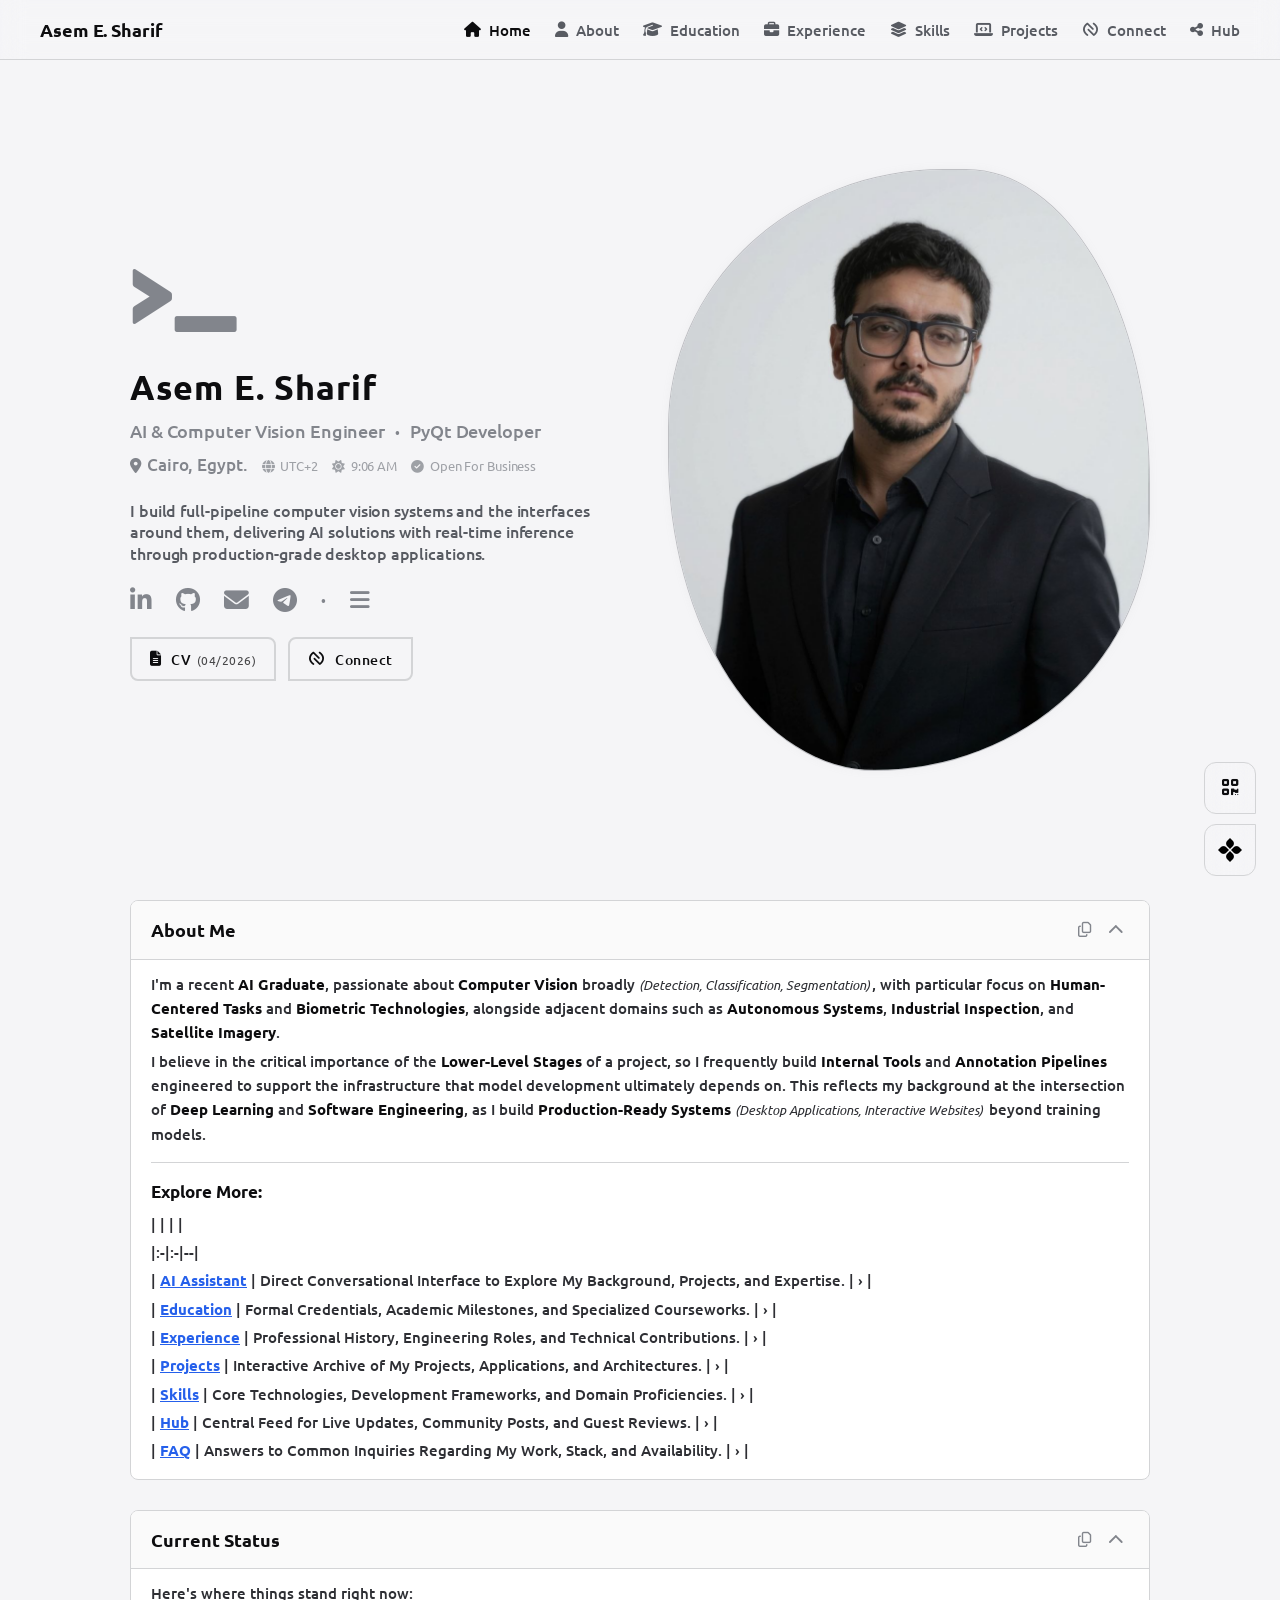
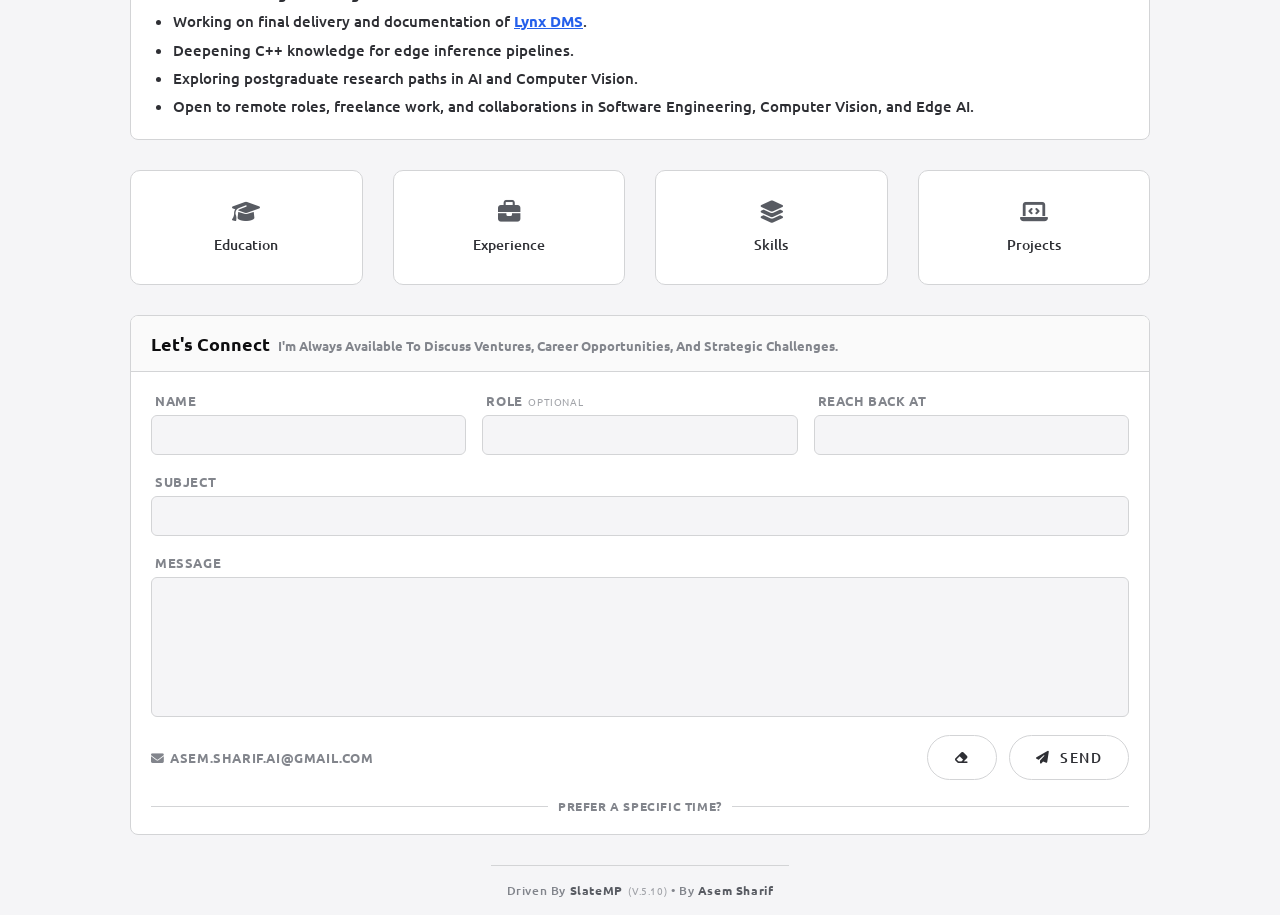
==== index.html @ 16b09dbc "Initial" ====
<!-- SlateMP - Minimal Portfolio Template | https://github.com/asem-sharif-ai/SlateMP -->

<!DOCTYPE html>
<html lang='en'>
  <head>
    <meta charset='UTF-8' />
    <meta name='viewport' content='width=device-width, initial-scale=1.0' />
    <title>SlateMP - Portfolio</title>
    <link rel='stylesheet' href='https://cdnjs.cloudflare.com/ajax/libs/font-awesome/6.5.1/css/all.min.css' />
    <link rel='preconnect' href='https://fonts.googleapis.com'>
    <link rel='preconnect' href='https://fonts.gstatic.com' crossorigin>
    <link href='https://fonts.googleapis.com/css2?family=Inter:wght@400;500;700&family=Rubik+Mono+One&display=swap' rel='stylesheet'>
    <link href='https://fonts.googleapis.com/css2?family=Ubuntu:wght@400;500;600;700&display=swap' rel='stylesheet'>
    <link rel='stylesheet' href='style.css' />
  </head>
  <body>
    <nav class='navbar navbar-index has-glow'>
      <div class='nav-profile'> <div class='nav-name nav-name-home' id='nav-user-name'>Loading...</div> </div>
      <div class='nav-links' id='nav-items'></div>
      <div class='nav-menu' id='nav-menu'><i class='fa-solid fa-bars'></i></div>
    </nav>
    <div class='filter-panel' id='nav-panel'>
      <!-- <div class='filter-header'>Portfolio Sections</div> -->
      <div class='filter-dropdown' id='nav-dropdown'></div>
    </div>
    <section class='hero' id='home-hero'>
      <div class='hero-card container'>
        <div class='hero-logo'>&lt;/&gt;</div>
      </div>
    </section>
    <main class='container' id='sections-container'></main>
    <script src='https://cdn.jsdelivr.net/npm/marked/marked.min.js'></script>
    <script src='https://cdn.jsdelivr.net/npm/dompurify/dist/purify.min.js'></script>
    <script src="https://code.iconify.design/iconify-icon/2.1.0/iconify-icon.min.js"></script>
    <script src='base.js'></script>
    <script src='chat.js'></script>
    <script src='index.js'></script>
  </body>
</html>
---- style.css ----
:root {
  --bg-primary: #111113;
  --bg-card: #161619;
  --card-header: #141417;
  --border-color: #252830;
  --deep-shadow: rgba(0, 0, 0, 0.25);
  --focus-shadow: rgba(85, 87, 92, 0.25);
  --text-body: #b8bbc2;
  --text-bright: #eceef2;
  --text-deep-muted: #636670;
  --text-muted: #92959c;
  --navbar-bg: rgba(15, 15, 17, 0.85);
  --scrollbar-thumb: #2b2d31;
  --scrollbar-thumb-hover: #404247;

  --shdow-color: rgba(0, 0, 0, 0.45);

  --approved-color: #3de8aa;
  --pending-color: #ffc34d;
  --heart-color: #ff4040;
  --heart-color-sub: #b02020;
  --highlight-color: rgb(0, 175, 75);
  --error-shadow: rgba(239, 68, 68, 0.35);
  --pin-color: #d4d9e2;
  --pin-color-sub: #9aa0aa;
  --star-color: #f5c842;
  --star-color-sub: #d4a020;
  --url-color: #2560eb;
  --url-color-sub: #9e148c;

  --default-transition: background-color 0.3s ease, border-color 0.3s ease, color 0.3s ease, opacity 0.3s ease;
  --filter-transition: color 0.3s ease, background-color 0.3s ease, border-color 0.3s ease, transform 0.3s ease, opacity 0.3s ease;
  --search-transition: width 0.3s cubic-bezier(0.25, 1, 0.5, 1), border-color 0.3s ease, box-shadow 0.3s ease, background-color 0.3s ease, color 0.3s ease;

  overflow-y: scroll;
  scrollbar-width: none;
}

body.light-mode {
  --bg-primary: #f5f5f7;
  --bg-card: #ffffff;
  --card-header: #fafafa;
  --border-color: #d3d4d6;
  --text-muted: #585b62;
  --text-body: #2e2f34;
  --text-bright: #0d0d0f;
  --text-deep-muted: #82858c;
  --scrollbar-thumb: #ced0d6;
  --scrollbar-thumb-hover: #b2b4b9;
  --navbar-bg: rgba(245, 245, 247, 0);
  --focus-shadow: rgba(160, 162, 167, 0.2);
  --deep-shadow: rgba(255, 255, 255, 0.25);
  --highlight-color: rgb(0, 255, 100);
  --pin-color: #6b707a;
  --pin-color-sub: #4e535b;
}

body.light-mode #qr-light { display: block; }
body:not(.light-mode) #qr-dark { display: block; }

html { scroll-behavior: smooth; scrollbar-color: var(--scrollbar-thumb) var(--bg-card); scrollbar-width: none; }
html::-webkit-scrollbar { width: 10px; }
html::-webkit-scrollbar-track { background: var(--bg-card); transition: var(--default-transition); }
html::-webkit-scrollbar-thumb { background-color: var(--scrollbar-thumb); border: 2px solid var(--bg-card); border-radius: 10px; transition: var(--default-transition); }
html::-webkit-scrollbar-thumb:hover { background-color: var(--scrollbar-thumb-hover); }

body {
  align-items: center;
  background-color: var(--bg-primary);
  color: var(--text-muted);
  display: flex;
  flex-direction: column;
  font-family: 'Ubuntu', sans-serif;
  font-size: 16px;
  font-weight: 500;
  margin: 0;
  min-height: 100vh;
  overflow-x: hidden;
  padding: 0;
  transition: var(--default-transition);
}

body.is-dragging, body.is-dragging * { cursor: grabbing !important; }

footer a { border-bottom: none; text-decoration: none;}

/* ---------- ---------- [ANIMATIONS] ---------- ---------- ---------- ---------- ---------- ---------- ---------- ---------- */

.has-glow {
  position: relative;
  z-index: 1;
}

.has-glow::before {
  animation: oceanFlow 10s ease infinite;
  background: linear-gradient(
    135deg,
    transparent 0%,
    transparent 35%,
    var(--border-color) 50%,
    transparent 65%,
    transparent 100%
  );
  background-size: 400% 400%;
  bottom: 0;
  content: '';
  left: 0;
  opacity: 0.5;
  pointer-events: none;
  position: absolute;
  right: 0;
  top: 0;
  transition: var(--default-transition);
  z-index: -1;
}

.has-fast-glow {
  position: relative;
  z-index: 1;
}

.has-fast-glow::before {
  animation: oceanFlow 5s ease infinite;
  background: linear-gradient(
    135deg,
    transparent 0%,
    transparent 35%,
    var(--border-color) 50%,
    transparent 65%,
    transparent 100%
  );
  background-size: 400% 400%;
  bottom: 0;
  content: '';
  left: 0;
  opacity: 0.5;
  pointer-events: none;
  position: absolute;
  right: 0;
  top: 0;
  transition: var(--default-transition);
  z-index: -1;
}

@keyframes slideUp {
  from { opacity: 0; transform: translateY(30px); }
  to { opacity: 1; transform: translateY(0); }
}

@keyframes oceanFlow {
  0%   { background-position: 0%   50%; }
  50%  { background-position: 100% 50%; }
  100% { background-position: 0%   50%; }
}

@keyframes typingBounce {
  0%, 80%, 100% { transform: scale(0.6); opacity: 0.4; }
  40% { transform: scale(1); opacity: 1; }
}

@keyframes starCelebration {
  0% {
    transform: translate(-50%, -50%) translate(0, 0) scale(0.1) rotate(0deg);
    opacity: 1;
  }
  100% {
    transform: translate(-50%, -50%) translate(var(--tx), var(--ty)) scale(var(--final-scale)) rotate(var(--rot));
    opacity: 0;
  }
}

@keyframes slideOutLeft {
  from { opacity: 1; transform: translateX(0); }
  to { opacity: 0; transform: translateX(-40px); }
}

@keyframes slideOutRight {
  from { opacity: 1; transform: translateX(0); }
  to { opacity: 0; transform: translateX(40px); }
}
@keyframes slideInLeft {
  from { opacity: 0; transform: translateX(40px); }
  to { opacity: 1; transform: translateX(0); }
}
@keyframes slideInRight {
  from { opacity: 0; transform: translateX(-40px); }
  to { opacity: 1; transform: translateX(0); }
}

@keyframes footerGripFadeIn {
  from { opacity: 0; }
  to { opacity: 1; }
}

@keyframes fadeIn {
  from { opacity: 0; transform: translateY(4px); }
  to   { opacity: 1; transform: translateY(0); }
}

/* ---------- ---------- [NAVBAR_&_FOOTER] ---------- ---------- ---------- ---------- ---------- ---------- ---------- ---------- */

.navbar {
  -webkit-backdrop-filter: blur(12px);
  backdrop-filter: blur(12px);
  align-items: center;
  background-color: var(--navbar-bg);
  border-bottom: 1px solid var(--border-color);
  box-sizing: border-box;
  display: flex;
  height: 60px;
  justify-content: space-between;
  left: 0;
  overflow: hidden;
  padding: 0 40px;
  position: fixed;
  top: 0;
  transition: var(--default-transition);
  width: 100%;
  z-index: 1000;
}

.nav-profile {
  align-items: baseline;
  display: flex;
  gap: 12px;
  user-select: none;
}

.nav-name {
  color: var(--text-bright);
  font-size: 1.15rem;
  font-weight: 700;
  letter-spacing: -0.1px;
  transition: var(--default-transition);
}

.nav-role {
  color: var(--text-deep-muted);
  font-size: 0.85rem;
  font-weight: 400;
  transition: var(--default-transition);
}

.nav-links {
  display: flex;
  flex-shrink: 0;
  gap: 24px;
  margin-left: auto;
}

.nav-links a {
  align-items: center;
  color: var(--text-muted);
  cursor: pointer;
  display: flex;
  font-size: 0.95rem;
  font-weight: 500;
  gap: 8px;
  text-decoration: none;
  border-bottom: none !important;
  transition: var(--default-transition);
}
.nav-links a:hover, .nav-links a.active { color: var(--text-bright); }

.nav-menu {
  align-items: center;
  color: var(--text-muted);
  cursor: pointer;
  display: none;
  font-size: 1.15rem;
  justify-content: center;
  transition: var(--default-transition);
}
.nav-menu:hover { color: var(--text-bright); }

.filter-item .nav-label { display: inline; }

.share-icon:not(#nav-share-icon .share-icon) { font-size: 0.95rem; }

.filter-wrapper {
  align-items: center;
  display: flex;
  position: relative;
}

.filter-panel {
  background-color: var(--bg-card);
  border: 1px solid var(--border-color);
  border-radius: 8px;
  box-shadow: 0 8px 24px var(--deep-shadow);
  min-width: 200px;
  opacity: 0;
  overflow: hidden;
  pointer-events: none;
  position: fixed;
  transform: translateY(-8px);
  transition: var(--filter-transition);
  z-index: 2000;
}

.filter-panel.open {
  opacity: 1;
  pointer-events: all;
  transform: translateY(0);
}

.filter-header {
  border-bottom: 1px solid var(--border-color);
  color: var(--text-deep-muted);
  font-size: 0.75rem;
  font-weight: 600;
  letter-spacing: 0.7px;
  padding: 10px 12px;
  text-transform: uppercase;
  transition: var(--filter-transition);
  user-select: none;
}

.filter-dropdown {
  display: flex;
  flex-direction: column;
  max-height: 80vh;
  overflow-y: auto;
  scrollbar-color: var(--scrollbar-thumb) var(--bg-card);
  scrollbar-width: thin;
  z-index: 9999;
}

.filter-segment-line {
  align-items: center;
  color: var(--text-muted);
  display: flex;
  font-size: 0.75rem;
  font-weight: 600;
  letter-spacing: 0.6px;
  padding: 10px 14px 6px 14px;
  text-transform: uppercase;
  transition: var(--filter-transition);
  user-select: none;
}

.filter-segment-line .segment-btn {
  color: var(--text-muted);
  cursor: pointer;
  padding: 4px 8px;
  transition: var(--filter-transition);
}

.filter-segment-line.inactive-mode {
  color: var(--text-body);
}
.filter-segment-line .segment-btn.active {
  color: var(--text-bright);
}

.filter-segment-line.inactive-mode .segment-btn,
.filter-segment-line.inactive-mode .segment-btn.active {
  color: var(--text-deep-muted);
  cursor: default;
}

.filter-segment-line .segment-line {
  border-top: 1px solid var(--border-color);
  flex: 1;
}

.filter-segment-line .line-left {
  margin-right: 8px;
}
.filter-segment-line .line-middle {
  margin-left: 8px;
}
.filter-segment-line .line-right {
  margin-left: 8px;
}

.filter-item {
  color: var(--text-muted);
  cursor: pointer;
  font-size: 0.88rem;
  padding: 8px 14px;
  transition: var(--filter-transition);
  user-select: none;
}

.filter-item:hover {
  background-color: var(--bg-primary);
  color: var(--text-bright);
}

.filter-item.active {
  color: var(--text-bright);
}

.filter-item-all,
.filter-item-star {
  border-bottom: 1px solid var(--border-color);
  font-weight: 600;
  padding-bottom: 12px;
  padding-top: 12px;
}

.index-nav-item {
  align-items: center;
  border-bottom: 1px solid var(--border-color);
  display: flex;
  padding: 12px 6px;
  text-decoration: none;
}

.index-nav-item:last-child {
  border-bottom: none;
}

.index-nav-item i {
  flex-shrink: 0;
  margin-left: 6px;
  text-align: center;
  width: 1.1em;
}

.index-nav-item .nav-label {
  margin-left: 10px;
}

.search-wrapper {
  align-items: center;
  background-color: var(--bg-card);
  border: 1px solid var(--border-color);
  border-radius: 6px;
  box-sizing: border-box;
  display: flex;
  height: 32px;
  padding: 4px 4px;
  position: relative;
  transition: var(--search-transition);
}

.search-wrapper .search-icon {
  color: var(--text-deep-muted);
  font-size: 0.8rem;
  font-weight: 600;
  margin-left: 6px;
  margin-right: 8px;
  margin-top: 2px;
  transition: var(--search-transition);
}

.search-wrapper input {
  background: transparent;
  border: none;
  color: var(--text-bright);
  font-family: 'Ubuntu', sans-serif;
  font-size: 0.9rem;
  letter-spacing: 0.5px;
  outline: none;
  padding: 0;
  transition: var(--search-transition);
  width: 100px;
}

.search-wrapper input::placeholder {
  color: var(--text-deep-muted);
  font-family: 'Ubuntu', sans-serif;
  font-size: 0.9rem;
  font-weight: 500;
  letter-spacing: 0.8px;
}

.search-wrapper:focus-within {
  border-color: var(--text-deep-muted);
  box-shadow: 0 0 15px var(--focus-shadow);
}

.search-wrapper input:focus {
  width: 120px;
}

#nav-share-icon {
  transition: opacity 0.3s ease, color 0.3s ease;
}

#nav-share-icon.ui-disabled:hover {
  color: var(--text-deep-muted);
}

.ui-disabled,
.ui-disabled:hover {
  color: var(--text-deep-muted);
  cursor: not-allowed !important;
  opacity: 0.35 !important;
}

.template-footer {
  border-top: 1px solid var(--border-color);
  color: var(--text-deep-muted);
  font-size: 0.75rem;
  letter-spacing: 0.05em;
  padding: 16px;
  text-align: center;
}

.template-footer a {
  color: var(--text-muted);
  text-decoration: none;
  transition: var(--default-transition);
}

.template-footer a:hover {
  color: var(--text-bright);
}

.post-detail {
  font-size: 0.8em;
  font-weight: normal;
  margin-left: 2px;
  opacity: 0.75;
}

@media (max-width: 1024px) {
  .navbar-index .nav-profile, .nav-links .nav-link-section, .navbar-keep .nav-profile .nav-role, .filter-detail { display: none; }
  .navbar-index .nav-links {
    display: flex;
    align-items: center;
    justify-content: space-between;
    width: 100%;
    gap: 0;
  }

  .nav-links a {
    align-items: center;
    display: flex;
    flex: none;
    justify-content: center;
  }
}

@media (max-width: 840px) {
  .navbar { padding: 12px 18px; position: relative; }

  .nav-profile, .nav-menu { display: flex !important; }
  .nav-role, .navbar-index .nav-links, .navbar-keep .nav-profile, #hub-search-wrapper, #nav-share-icon { display: none !important; }

  .navbar-side .nav-links {
    display: flex;
    align-items: center;
    justify-content: center;
    gap: 0;
  }
  .navbar-side .nav-profile { white-space: nowrap; }

  .navbar-keep .nav-links { width: 100%; justify-content: space-between; }
  .navbar-keep .nav-links a {
    align-items: center;
    display: flex;
    flex: none;
    flex-direction: column;
    font-size: 1.1rem;
    gap: 4px;
    justify-content: center;
    text-align: center;
  }

  .navbar-keep .nav-links a .nav-label {
    display: block;
    font-size: 0.65rem;
    font-weight: 500;
    letter-spacing: 0.45px;
    margin-top: 4px;
  }

  .navbar-keep .nav-links { flex-direction: row-reverse; }
  
  .filter-panel { top: 72px !important; left: 40px !important; right: 40px !important; width: auto !important; }
  .filter-wrapper { order: 3; }
  .search-wrapper { order: 0; max-width: 160px; }
  

  #hub-tab-feed {order: 2;}
  #hub-tab-guests {order: 1;}
  #hub-tab-faq  {order: 0;}

}

/* ---------- ---------- [FLOATING TRIGGERS] ---------- ---------- ---------- ---------- ---------- ---------- ---------- ---------- */

.floating-trigger {
  -webkit-backdrop-filter: blur(12px);
  backdrop-filter: blur(12px);
  align-items: center;
  background-color: var(--navbar-bg);
  border: 1px solid var(--border-color);
  border-radius: 0px;
  color: var(--text-bright);
  cursor: pointer;
  display: flex;
  font-size: 1.15rem;
  height: 52px;
  justify-content: center;
  overflow: hidden;
  position: fixed;
  right: 24px;
  transition:
    transform 0.3s cubic-bezier(0.175, 0.885, 0.32, 1.275),
    border-color 0.3s ease,
    background-color 0.3s ease,
    box-shadow 0.3s ease,
    opacity 0.3s ease;
  width: 52px;
  z-index: 999;
}

.floating-trigger:hover {
  border-color: var(--text-deep-muted);
  transform: scale(1.03);
}

.floating-trigger img {
  height: 24px;
  object-fit: contain;
  width: 24px;
}

#modal-trigger .feed-card-avatar {
  border: none;
  border-radius: 0;
  height: 100%;
  max-height: 100%;
  max-width: 100%;
  object-fit: cover;
  width: 100%;
}

#modal-trigger .feed-card-avatar-fallback {
  background: none;
  border: none;
  height: 100%;
  width: 100%;
}

.chat-trigger, .feed-action-trigger {
  border-radius: 12px 0px 12px 12px;
  bottom: 24px;
}

.chat-window {
  background-color: var(--bg-card);
  border: 1px solid var(--border-color);
  border-radius: 14px 14px 0px 14px;
  bottom: 86px;
  box-shadow: 0 8px 24px var(--shadow-color);
  display: flex;
  flex-direction: column;
  height: 490px;
  max-height: calc(100vh - 120px);
  max-width: calc(100vw - 48px);
  opacity: 0;
  pointer-events: none;
  position: fixed;
  right: 24px;
  transform: scale(0.1);
  transform-origin: bottom right;
  transition: opacity 0.3s cubic-bezier(0.25, 1, 0.5, 1), transform 0.3s cubic-bezier(0.25, 1, 0.5, 1);
  width: 360px;
  z-index: 1000;
}

.chat-window.open {
  opacity: 1;
  pointer-events: auto;
  transform: scale(1);
}

.chat-header {
  align-items: center;
  background-color: var(--card-header);
  border-bottom: 1px solid var(--border-color);
  border-top-left-radius: 14px;
  border-top-right-radius: 14px;
  display: flex;
  justify-content: space-between;
  padding: 14px 16px;
}

.chat-footer {
  align-items: center;
  background-color: var(--card-header);
  border-radius: 0px 0px 0 14px;
  border-top: 1px solid var(--border-color);
  display: flex;
  gap: 8px;
  padding: 12px;
}

.chat-bot-info {
  align-items: center;
  display: flex;
  flex-grow: 1;
  gap: 10px;
}
.chat-bot-avatar {
  flex-shrink: 0;
  height: 24px;
  object-fit: contain;
  width: 24px;
}
.chat-bot-brand {
  align-items: baseline;
  display: flex;
  gap: 6px;
}

.chat-messages {
  display: flex;
  flex: 1;
  flex-direction: column;
  gap: 16px;
  overflow-y: auto;
  padding: 16px;
  scrollbar-color: var(--scrollbar-thumb) var(--bg-card);
  scrollbar-width: thin;
}
.chat-messages::-webkit-scrollbar {
  width: 4px;
}
.chat-messages::-webkit-scrollbar-track {
  background: transparent;
}
.chat-messages::-webkit-scrollbar-thumb {
  background: var(--scrollbar-thumb);
  border-radius: 4px;
}

.chat-msg-item {
  display: flex;
  flex-direction: column;
  max-width: 85%;
}
.chat-msg-item.assistant {
  align-self: flex-start;
}
.chat-msg-item.user {
  align-self: flex-end;
}
.chat-msg-item.system-error {
  align-self: center;
  max-width: 100%;
}

.chat-msg {
  font-size: 0.88rem;
  line-height: 1.45;
  padding: 10px 14px;
  word-wrap: break-word;
}
.chat-msg-item.assistant .chat-msg {
  background-color: var(--bg-primary);
  border-radius: 12px 12px 12px 0px;
  color: var(--text-body);
}
.chat-msg-item.user .chat-msg {
  background-color: var(--text-deep-muted);
  border-radius: 12px 12px 0px 12px;
  color: var(--text-bright);
}
.chat-msg-item.system-error .chat-msg {
  background: transparent;
  color: var(--heart-color);
  font-size: 0.82rem;
  padding: 4px 0;
  text-align: center;
}

.chat-msg-meta {
  color: var(--text-muted);
  font-size: 0.72rem;
  margin-top: 4px;
  opacity: 0.65;
  padding: 0 4px;
}
.chat-msg-item.assistant .chat-msg-meta {
  align-self: flex-start;
}
.chat-msg-item.user .chat-msg-meta {
  align-self: flex-end;
}
.chat-msg-item.system-error .chat-msg-meta {
  display: none;
}

.chat-input-wrapper {
  align-items: center;
  background-color: var(--bg-primary);
  border: 1px solid var(--border-color);
  border-radius: 6px;
  box-sizing: border-box;
  display: flex;
  flex: 1;
  height: 38px;
  padding: 4px 12px;
}
.chat-input-wrapper input {
  background: transparent;
  border: none;
  color: var(--text-bright);
  font-family: inherit;
  font-size: 0.88rem;
  outline: none;
  width: 100%;
}
.chat-input-wrapper input::placeholder {
  color: var(--text-deep-muted);
}

.chat-close-btn,
.chat-send-btn,
.chat-clear-btn {
  align-items: center;
  background: none;
  border: none;
  cursor: pointer;
  display: flex;
  justify-content: center;
}

.chat-close-btn {
  color: var(--text-deep-muted);
  font-size: 1.1rem;
  padding: 4px;
  transition: color 0.15s ease;
}

.chat-close-btn:hover {
  color: var(--text-bright);
}

.chat-send-btn,
.chat-clear-btn {
  color: var(--text-bright);
  font-size: 0.95rem;
  opacity: 0.45;
  padding: 4px 8px;
  transition: opacity 0.15s ease;
}

.chat-send-btn:hover,
.chat-clear-btn:hover {
  opacity: 1;
}
.chat-send-btn:disabled,
.chat-clear-btn:disabled {
  cursor: not-allowed;
  opacity: 0.15;
}

.typing-indicator {
  align-items: center;
  display: flex;
  gap: 4px;
  padding: 4px 8px;
}

.typing-indicator span {
  animation: typingBounce 1.4s infinite ease-in-out both;
  background-color: var(--text-muted);
  border-radius: 50%;
  display: inline-block;
  height: 6px;
  width: 6px;
}

.typing-indicator span:nth-child(1) {
  animation-delay: -0.32s;
}

.typing-indicator span:nth-child(2) {
  animation-delay: -0.16s;
}

.qr-trigger, .feed-switch-trigger {
  border-radius: 12px 12px 0px 12px;
  bottom: 86px;
}

.qr-modal-overlay {
  align-items: center;
  backdrop-filter: blur(8px);
  background: var(--shadow-color);
  display: flex;
  height: 100vh;
  justify-content: center;
  left: 0;
  opacity: 0;
  pointer-events: none;
  position: fixed;
  top: 0;
  transition: opacity 0.3s ease;
  width: 100vw;
  z-index: 9999;
}

.qr-modal-overlay.open {
  opacity: 1;
  pointer-events: auto;
}

.qr-modal-content {
  background: var(--bg-primary);
  border: 1px solid var(--border-color);
  border-radius: 12px;
  box-shadow: 0 8px 32px var(--shadow-color);
  max-width: 90%;
  overflow: hidden;
  text-align: center;
  transform: scale(0.95);
  transition: transform 0.3s ease;
  width: 320px;
}

.qr-modal-overlay.open .qr-modal-content {
  transform: scale(1);
}

.qr-modal-header {
  align-items: center;
  display: flex;
  justify-content: space-between;
  padding: 20px 20px 16px;
}

.close-qr-modal {
  color: var(--text-muted);
  cursor: pointer;
  font-size: 1.2rem;
}

.qr-image-wrapper {
  background: var(--bg-primary);
  display: flex;
  justify-content: center;
  padding: 10px 20px 30px 20px;
}

.qr-code-img {
  display: none;
  height: 220px;
  width: 220px;
}

.item-card-title {
  color: var(--text-bright);
  font-size: 1rem;
  font-weight: 600;
}

@media (max-width: 840px) {
  .chat-trigger, .feed-action-trigger {
    bottom: 16px;
    right: 16px;
  }

  .qr-trigger, .feed-switch-trigger{
    bottom: 78px;
    right: 16px;
  }

  .chat-window {
    border-radius: 14px 14px 0px 14px;
    bottom: 78px;
    left: 16px;
    max-width: none;
    right: 16px;
    width: auto;
  }
}

/* ---------- ---------- [HEROS] ---------- ---------- ---------- ---------- ---------- ---------- ---------- ---------- */

.hero {
  min-height: 100vh;
  width: 100%;
  padding-bottom: 20px;
  display: flex;
  box-sizing: border-box;
  align-items: center;
  justify-content: center;
}

.hero-logo {
  -webkit-background-clip: text;
  -webkit-text-fill-color: transparent;
  animation: oceanFlow 10s ease infinite;
  background: linear-gradient(
    135deg,
    var(--text-deep-muted) 0%,
    var(--text-deep-muted) 35%,
    var(--text-muted) 50%,
    var(--text-deep-muted) 65%,
    var(--text-deep-muted) 100%
  );
  background-clip: text;
  background-size: 400% 100%;
  cursor: pointer;
  display: inline-block;
  font-family: 'Rubik Mono One', sans-serif;
  font-size: 5.1rem;
  letter-spacing: -14px;
  line-height: 1;
  overflow: visible;
  padding-right: 14px;
  margin-left: -14px;
  transition: var(--default-transition);
  user-select: none;
}

.hero-card {
  align-items: center;
  box-sizing: border-box;
  display: flex;
  flex-direction: column;
  gap: 12px;
  margin-left: auto;
  margin-right: auto;
  max-width: calc(100% - 80px);
  text-align: center;
  width: 100%;
}

.hero-card h2 {
  color: var(--text-bright);
  font-size: 2.15rem;
  font-weight: 700;
  letter-spacing: 1.1px;
  transition: var(--default-transition);
  margin: 0px;
  margin-top: 12px;
}

.subtitle {
  color: var(--text-deep-muted);
  font-size: 0.95rem;
  letter-spacing: -0.1px;
  transition: var(--default-transition);
  margin: 0px;
}

#user-role { font-size: 1.15rem; margin-top: -2px; margin-bottom: -2px; }

#user-location { font-size: 1.05rem; }
#user-location::before {
  content: '\f3c5';
  font-family: 'Font Awesome 6 Free';
  font-size: 0.95rem;
  font-weight: 600;
  margin-right: 6px;
}

#timezone::before {
  content: '\f0ac';
  font-family: 'Font Awesome 6 Free';
  font-size: 0.8rem;
  font-weight: 600;
  margin-left: 8px;
  margin-right: 6px;
}

#clock::before {
  content: '\f186';
  font-family: 'Font Awesome 6 Free';
  font-size: 0.8rem;
  font-weight: 600;
  margin-left: 8px;
  margin-right: 6px;
}
#clock.is-day::before { content: '\f185'; }

#status::before {
  content: '\f058';
  font-family: 'Font Awesome 6 Free';
  font-size: 0.8rem;
  font-weight: 600;
  margin-left: 8px;
  margin-right: 6px;
}
#status.is-busy::before { content: '\f056'; }
#status.is-away::before { content: '\f554'; }

#user-bio {
  color: var(--text-muted);
  font-size: 1rem;
  line-height: 1.2;
  max-width: 480px;
  margin: 12px 0px;
  line-height: 1.35;
}

.socials {
  align-items: center;
  display: flex;
  flex-wrap: wrap;
  gap: 24px;
  justify-content: center;
}

.socials a,
.socials .socials-more {
  color: var(--text-deep-muted);
  display: inline-flex;
  align-items: center;
  justify-content: center;
  text-decoration: none;
  border: none;
  cursor: pointer;
  transition: color 0.3s ease;
}

.socials a:hover, .socials .socials-more:hover { color: var(--text-bright); }
.socials a i, .socials a iconify-icon { font-size: 1.55rem; display: inline-block; line-height: 1; }
#socials-list { font-size: 1.4rem; }

.socials-more { position: relative; }
.socials-more-panel {
  position: absolute;
  top: calc(100% + 12px);
  left: 50%;
  display: flex;
  flex-wrap: nowrap;
  width: max-content;
  gap: 18px;
  padding: 10px 16px;
  background: var(--bg-card);
  border: 1px solid var(--border-color);
  border-radius: 10px;
  visibility: hidden;
  opacity: 0;
  pointer-events: none;
  cursor: default;
  transform: translateX(-50%) translateY(-6px) scale(0.96);
  transition: opacity 0.3s ease, transform 0.3s ease, visibility 0.3s;
  z-index: 20;
}

.socials-more.is-open .socials-more-panel {
  visibility: visible;
  opacity: 1;
  pointer-events: auto;
  transform: translateX(-50%) translateY(0) scale(1);
}

.socials-more-panel a,
.socials-more-panel a i,
.socials-more-panel a iconify-icon {
  cursor: pointer !important;
  font-size: 1.45rem !important;
}

.separator {
  align-items: center;
  color: var(--text-deep-muted);
  display: inline-flex;
  font-size: 0.8rem;
  justify-content: center;
  transition: var(--default-transition);
  user-select: none;
}

.role-separator { margin: 0 10px; }

#cta-panel {
  display: flex;
  flex-direction: row;
  flex-wrap: wrap;
  position: relative;
  justify-content: center;
  gap: 12px;
  margin-top: 12px;
}

.cta-trigger {
  align-items: center;
  background-color: var(--bg-primary);
  border: 2px solid var(--border-color);
  border-radius: 6px;
  color: var(--text-bright);
  cursor: pointer;
  display: flex;
  font-size: 0.85rem;
  height: 44px;
  justify-content: center;
  padding: 0px 18px;
  overflow: hidden;
  transition: all 0.3s ease;
  white-space: nowrap;
}
.cta-trigger:hover {
  transform: scale(1.025);
  border-color: var(--text-deep-muted);
  background-color: var(--bg-card);
  box-shadow: var(--focus-shadow) 0px 4px 12px;
 }

.cta-trigger:active { transform: scale(0.975);
  background-color: var(--navbar-bg);
  box-shadow: var(--focus-shadow) 0px 2px 6px;
}

.cta-main {
  border-radius: 0px 8px 0px 8px;
}

.cta-side {
  border-radius: 8px 0px 8px 0px;
}

.cta-text {
  font-family: 'Ubuntu', sans-serif;
  font-size: 0.9rem;
  font-weight: 500;
  letter-spacing: 0.5px;
  color: inherit;
}

.cta-icon {
  font-size: 0.95rem;
  margin-right: 10px;
  color: inherit;
}

.hero-card.hero-split {
  display: grid;
  grid-template-columns: 1fr auto;
  align-items: center;
  gap: 48px;
  text-align: left;
  max-width: 1100px !important;
  margin-left: auto;
  margin-right: auto;
}

.hero-left {
  display: flex;
  flex-direction: column;
  align-items: flex-start;
  gap: 12px;
}

.hero-left .socials {
  justify-content: flex-start;
  margin-left: 0;
}

.hero-right {
  display: flex;
  align-items: center;
  justify-content: center;
}

.hero-picture-wrapper {
  position: relative;
  max-height: calc(100vh - 160px);
  max-width: 480px;
  aspect-ratio: 2 / 2.5;
  border-radius: 60% 40% 60% 45% / 45% 55% 45% 55%;
  clip-path: inset(-20px round 60% 40% 60% 45% / 45% 55% 45% 55%);
  overflow: hidden;
  isolation: isolate;
  border: 1px solid color-mix(in srgb, var(--text-muted) 35%, transparent);
  box-shadow: 0 0 8px color-mix(in srgb, var(--focus-shadow) 40%, transparent);
  transition: transform 1s cubic-bezier(0.15, 1, 0.3, 1), border-color 1s ease, box-shadow 1s ease;
}

.hero-picture {
  width: 100%;
  height: 100%;
  object-fit: cover;
  display: block;
  transition: transform 1.5s cubic-bezier(0.15, 1, 0.3, 1);
  will-change: transform;
}

.hero-picture-wrapper:hover {
  border-color: var(--text-muted);
  box-shadow: 0 0 15px var(--focus-shadow);
  transform: scale(1.025);
}

.hero-picture:hover { transform: scale(1.025); }

#latest-hero { margin-top: 60px; margin-bottom: -120px; padding-bottom: 0px; }
#latest-title { margin-top: -8px; margin-bottom: -8px; }
#latest-subtitle { margin: 16px 0 16px 0; }

.latest-meta {
  align-items: center;
  display: flex;
  gap: 10px;
  margin-bottom: 10px;
}

.latest-keywords-container {
  background: none;
  border: none;
  display: flex;
  flex-wrap: wrap;
  gap: 12px;
  gap: 8px;
  justify-content: center;
  margin-bottom: 22px;
  padding: 0;
}

#isolate-latest-btn { margin-top: 0px; }
#isolate-latest-btn i { font-size: 0.9rem; }

@media (max-width: 840px) {
  .hero-card.hero-split {
    grid-template-columns: 1fr;
    text-align: center;
  }
  
  .hero-right { display: none; }
  .hero-left { align-items: center; width: 100% !important; }

  .hero-left .socials { justify-content: center; }

  #user-role {
    align-items: center;
    display: flex;
    flex-direction: column;
    gap: 4px;
  }

  #user-location {
    row-gap: 4px;
    display: flex;
    flex-wrap: wrap;
    align-items: center;
    justify-content: center;
  }

  #user-location::after {
    content: '';
    flex-basis: 100%;
    height: 0;
    order: 1;
  }

  #user-location .post-detail {
    display: inline-flex;
    align-items: center;
    order: 2;
  }

  .socials-more-panel {
    flex-wrap: wrap;
    justify-content: center;
    flex-direction: column;
    padding: 14px 10px;
    position: absolute;
    top: 50%;
    left: 50%;
    bottom: auto;
    right: auto;
    transform: translate(-50%, -50%) scale(0.96);
  }
  .socials-more.is-open .socials-more-panel { transform: translate(-50%, -50%) scale(1); }
  
  .separator { display: none; }
  
  #latest-hero { margin-top: 0px; margin-bottom: -60px; }
}

/* ---------- ---------- [CONTAINERS] ---------- ---------- ---------- ---------- ---------- ---------- ---------- ---------- */

.container {
  box-sizing: border-box;
  display: flex;
  flex-direction: column;
  gap: 30px;
  max-width: 1100px;
  margin-top: 60px;
  padding: 30px 40px 30px 40px;
  width: 100%;
}

#sections-container {
  padding-top: 0px;
  padding-bottom: 30px;
  margin-top: 0px;
}

#projects-container {
  margin-top: 60px;
}

#list-container, #feed-container, #guests-container {
  display: flex;
  flex-direction: column;
  width: 100%;
  gap: 30px;
}

.row {
  align-items: start;
  display: grid;
  gap: 30px;
  grid-template-columns: repeat(var(--col-count, 1), 1fr);
  width: 100%;
}

@media (max-width: 840px) {
  .container {
    margin-top: 0px;
  }
  
  .row {
    grid-template-columns: 1fr !important;
  }

  .row .card {
    grid-column: span 1 !important;
  }

  #projects-container {
    margin-top: 0px;
  }
  
  #feed-container, #guests-container {
    margin-top: 0;
  }
}

/* ---------- [CARDS] ---------- ---------- ---------- ---------- */

.card {
  background-color: var(--bg-card);
  border: 1px solid var(--border-color);
  border-radius: 8px;
  display: flex;
  flex-direction: column;
  opacity: 0;
  overflow: hidden;
  scroll-margin-top: 90px;
  transition: var(--default-transition);
}

.card.focus {
  border-color: var(--text-deep-muted);
  box-shadow: 0 0 15px var(--focus-shadow);
}

.card.visible {
  animation: slideUp 0.3s ease-out forwards;
}

.card-header {
  align-items: center;
  background-color: var(--card-header);
  border-bottom: 1px solid var(--border-color);
  cursor: pointer;
  display: flex;
  justify-content: space-between;
  padding: 16px 20px;
  transition: background-color 0.3s ease, border-color 0.3s ease;
  user-select: none;
  z-index: 5;
}

.card-header:has(+ .card-collapse.closed) {
  border-bottom: none;
}

.idle-header {
  cursor: default;
}

.card-collapse {
  display: grid;
  grid-template-rows: 1fr;
  transition: grid-template-rows 0.3s ease-out;
}

.card-collapse.closed {
  grid-template-rows: 0fr;
}

.card-body {
  min-height: 0;
  max-height: calc(100vh - 180px);
  overflow: auto;
  scrollbar-width: none;
}

.card:has(.mail-form) .card-collapse,
.card:has(.mail-form) .card-body,
.card:has(.home-card) .card-collapse,
.card:has(.home-card) .card-body {
  overflow: visible !important;
  max-height: none !important;
}

.project-card .card-body { max-height: calc(100vh - 195px) !important; }

.card-title {
  color: var(--text-bright);
  font-size: 1.1rem;
  font-weight: 700;
  text-transform: capitalize;
  transition: color 0.3s ease;
}

.card-title-link {
  text-decoration: underline transparent;
  text-decoration-thickness: 1px;
  text-underline-offset: 2px;
  border: none;
  cursor: pointer;
  gap: 4px;
  transition: text-decoration-color 0.3s ease, color 0.3s ease;
}

.card-title-icon {
  margin-right: 4px;
}

.card-title-link:hover {
  color: var(--text-bright);
  text-decoration-color: var(--text-bright);
}

.project-title-container {
  align-items: center;
  display: flex;
  gap: 10px;
}

.project-card-footer {
  background-color: var(--card-header);
  border-top: 1px solid var(--border-color);
  cursor: pointer;
  display: grid;
  grid-template-rows: 1fr;
  overflow: hidden;
  transition: grid-template-rows 0.3s ease-out, background-color 0.3s ease, border-color 0.3s ease;
  user-select: none;
}

.project-card-footer-inner {
  align-items: center;
  display: flex;
  min-height: 0;
  overflow: hidden;
}

.project-card-footer-topics {
  display: flex;
  flex: 1;
  flex-wrap: wrap;
  gap: 6px;
  min-width: 0;
  padding: 10px 12px 10px 20px;
}

.project-card-footer::after {
  background: linear-gradient(var(--border-color), var(--border-color)) center calc(50% - 3px) / 60px 1.5px no-repeat, linear-gradient(var(--border-color), var(--border-color)) center calc(50% + 3px) / 40px 1.5px no-repeat;
  content: '';
  display: none;
  flex-shrink: 0;
  height: 16px;
  position: relative;
}

.project-card-footer.closed::after {
  animation: footerGripFadeIn 0.3s ease forwards;
  animation-delay: 0.35s;
  display: block;
  opacity: 0;
}

.project-card-footer.closed:hover::after {
  background:
    linear-gradient(var(--text-deep-muted), var(--text-deep-muted)) center calc(50% - 3px) / 60px 1.5px no-repeat,
    linear-gradient(var(--text-deep-muted), var(--text-deep-muted)) center calc(50% + 3px) / 40px 1.5px no-repeat;
}

/* ---------- [QUICK_LINKS] ---------- ---------- ---------- ---------- */

.quick-links-row {
  display: grid;
  grid-template-columns: repeat(var(--quick-count, 4), 1fr);
  gap: 30px;
}

.quick-link-item.visible {
  animation: slideUp 0.3s ease-out forwards !important;
}

.quick-link-item {
  display: flex;
  flex-direction: column;
  align-items: center;
  justify-content: center;
  gap: 8px;
  padding: 30px 15px;
  background: var(--bg-card);
  border: 1px solid var(--border-color);
  border-radius: 10px;
  color: var(--text-body);
  text-decoration: none;
  transition: var(--default-transition);
  overflow: hidden;
  opacity: 0;
}

.quick-link-item i {
  font-size: 1.4rem;
  color: var(--text-muted);
  transition: var(--default-transition);
}

.quick-link-item:hover {
  background: var(--card-header);
  border-color: var(--text-deep-muted);
  color: var(--text-bright);
}

.quick-link-item:hover i {
  color: var(--text-bright);
}

.quick-link-label {
  font-size: 0.85rem;
  font-weight: 500;
  margin-top: 4px;
}

/* ---------- ---------- [MAIL_FORM] ---------- ---------- ---------- ---------- ---------- ---------- ---------- ---------- */

#form-card-body {
  display: flex;
  flex-direction: column;
  justify-content: space-between;
  overflow: visible !important;
  padding: 20px;
}

.mail-form {
  display: flex;
  flex-direction: column;
  justify-content: space-between;
  overflow: visible !important;
  gap: 18px;
}

.mail-form .form-textarea {
  font-size: 0.9rem;
  line-height: 1.5;
  min-height: 140px;
  resize: none;
  overflow: hidden;
}

.form-stack {
  position: relative;
  overflow: hidden;
}

.form-screen {
  display: none;
  opacity: 0;
}

.form-screen.active {
  display: block;
  opacity: 1;
  animation: fadeIn 0.3s ease;
}

.form-row-top {
  display: grid;
  grid-template-columns: repeat(3, 1fr);
  gap: 16px;
}

.form-group {
  display: flex;
  flex-direction: column;
  flex: 1;
  gap: 6px;
  min-width: 0;
}

.form-label {
  color: var(--text-deep-muted);
  font-size: 0.8rem;
  font-weight: 600;
  letter-spacing: 0.6px;
  text-transform: uppercase;
  transition: color 0.3s ease;
}

.form-group .form-label {
  margin-left: 4px;
}

.form-footer i { margin-right: 2px; }
.form-footer a { border-bottom: none; text-decoration: none; }

.form-last {
  color: var(--text-muted);
  font-size: 0.9rem;
  cursor: pointer;
}

.form-last:hover {
  color: var(--text-bright);
}

.form-input {
  background-color: var(--bg-primary);
  border: 1px solid var(--border-color);
  border-radius: 6px;
  box-sizing: border-box;
  color: var(--text-bright);
  font-family: 'Ubuntu', sans-serif;
  font-size: 0.9rem;
  letter-spacing: 0.4px;
  outline: none;
  padding: 10px 12px;
  transition: var(--search-transition);
  width: 100%;
}

.form-input:focus {
  border-color: var(--text-deep-muted);
  box-shadow: 0 0 15px var(--focus-shadow);
}

.form-input::placeholder {
  color: var(--text-deep-muted);
}

.form-actions-wrapper {
  display: flex;
  gap: 12px;
}

.form-footer {
  align-items: center;
  display: flex;
  justify-content: flex-end;
  overflow: visible;
  gap: 16px;
  padding-bottom: 18px;
}

.form-footer .action-btn {
  margin: 0;
  padding: 12px 26px;
}

.form-footer a {
  border-bottom: none;
  text-align: left;
  margin-right: auto;
}

.form-footer a:hover {
  color: var(--text-bright);
}

.time-grid {
  display: grid;
  grid-template-columns: repeat(2, 1fr);
  grid-template-rows: repeat(3, auto);
  gap: 18px;
  padding-bottom: 18px;
}

.time-day-cell {
  background-color: var(--bg-primary);
  border: 1px solid var(--border-color);
  border-radius: 6px;
  display: flex;
  flex-direction: column;
  gap: 12px;
  padding: 10px 12px;
}

.time-day-label {
  display: flex;
  align-items: baseline;
  justify-content: space-between;
}

.timezone-note {
  color: var(--text-deep-muted);
  font-size: 0.75rem;
  line-height: 1.4;
  margin: 0 0 14px;
}

.timezone-note:empty {
  display: none;
}

.timezone-note-label {
  color: var(--text-deep-muted);
  font-size: 0.68rem;
  line-height: 1.3;
  border-top: 1px dashed var(--border-color);
  padding-top: 6px;
  margin-top: 2px;
  display: none;
}

.timezone-note-label.show {
  display: block;
}

.time-day-bar {
  display: grid;
  grid-template-columns: repeat(auto-fit, minmax(80px, 1fr));
  gap: 12px;
}

.time-slot-part {
  background-color: var(--bg-secondary, var(--bg-primary));
  border: 1px solid var(--border-color);
  border-radius: 4px;
  color: var(--text-muted);
  cursor: pointer;
  display: flex;
  flex-direction: column;
  font-family: 'Ubuntu', sans-serif;
  font-size: 0.65rem;
  padding: 8px 4px;
  text-align: center;
  transition: var(--search-transition);
}

.time-slot-from,
.time-slot-to {
  padding: 1px 0;
}

.time-slot-part:hover {
  border-color: var(--text-deep-muted);
  color: var(--text-bright);
}

.time-slot-part.selected {
  background-color: var(--text-bright);
  border-color: var(--text-bright);
  color: var(--bg-primary);
  font-weight: 600;
}

.form-status {
  color: var(--approved-color);
  font-size: 0.8rem;
  opacity: 0;
  transition: opacity 0.3s ease, color 0.3s ease;
}

.form-status-error {
  color: var(--heart-color);
}

.form-status-visible {
  opacity: 1;
}

.autocomplete-wrapper { position: relative; }

.autocomplete-suggestions {
  position: absolute;
  top: 100%;
  left: 0;
  width: 100%;
  box-sizing: border-box;
  background-color: var(--bg-primary);
  border: 1px solid var(--border-color);
  border-radius: 6px;
  margin-top: 6px;
  z-index: 100;
  overflow-y: auto;
  overflow-x: hidden;
  max-height: 220px;
  box-shadow: 0 10px 25px rgba(0, 0, 0, 0.5);
  opacity: 0;
  transform: translateY(-4px);
  pointer-events: none;
  transition: opacity 0.3s cubic-bezier(0.4, 0, 0.2, 1), transform 0.3s cubic-bezier(0.4, 0, 0.2, 1);
  scrollbar-width: thin;
  scrollbar-color: var(--border-color) transparent;
}

.autocomplete-suggestions::-webkit-scrollbar { width: 6px; }
.autocomplete-suggestions::-webkit-scrollbar-thumb { background: var(--border-color); border-radius: 3px; }

.autocomplete-suggestions.show {
  opacity: 1;
  transform: translateY(0);
  pointer-events: auto;
}

.suggestion-item {
  height: 44px;
  padding: 0 14px;
  display: flex;
  align-items: center;
  box-sizing: border-box;
  color: var(--text-bright);
  font-family: 'Ubuntu', sans-serif;
  font-size: 0.9rem;
  cursor: pointer;
  border-bottom: 1px solid var(--border-color);
  background-color: var(--bg-primary);
  transition: background-color 0.15s ease, padding-left 0.15s ease, color 0.15s ease;
}

.suggestion-item:last-child { border-bottom: none; }

.suggestion-item:hover {
  background-color: rgba(255, 255, 255, 0.05); 
  color: var(--text-bright);
  padding-left: 18px; 
}

.form-input.error-glow {
  border-color: var(--heart-color) !important;
  box-shadow: 0 0 15px var(--error-shadow) !important;
}

.action-btn.btn-success-glow {
  color: var(--text-bright);
  background-color: var(--approved-color) !important;
  border-color: var(--approved-color) !important;
  box-shadow: 0 0 15px var(--approved-color) !important;
}

.action-btn.btn-fail-glow {
  color: var(--text-bright);
  background-color: var(--heart-color) !important;
  border-color: var(--heart-color) !important;
  box-shadow: 0 0 15px var(--heart-color) !important;
}

@media (max-width: 840px) {
  .card { scroll-margin-top: 30px; }
  .quick-links-row { grid-template-columns: repeat(2, 1fr); }
  .time-grid { grid-template-columns: 1fr; }

  .form-row-top {
    grid-template-columns: 1fr;
    gap: 18px;
  }

  .form-actions-wrapper {
    width: 100%;
    justify-content: space-around;
    gap: 20px;
  }

  .form-footer a {
    display: none;
  }
}

/* ---------- [HEADER_BUTTONS] ---------- ---------- ---------- ---------- */

.card-btns {
  align-items: center;
  display: flex;
  gap: 8px;
}

.card-url-btn { font-size: 0.9rem; }

.card-header:has(+ .card-collapse.closed) .next-btn {
  transform: translateX(var(--stack-x, 33px)) rotate(90deg);
  opacity: 0 !important;
  pointer-events: none !important;
  filter: blur(1px);
}

.card-header:has(+ .card-collapse.closed) .prev-btn {
  transform: translateX(var(--stack-x, 66px)) rotate(-90deg);
  opacity: 0 !important;
  pointer-events: none !important;
  filter: blur(1px);
}

.header-slide-btn { transition: transform 0.3s ease, opacity 0.3s ease, filter 0.3s ease; }
.slide-counter { transition: transform 0.3s ease; }

.card-toggle-btn { overflow: visible; transform: rotate(0deg); transition: transform 0.3s ease, color 0.3s ease; }
.copy-icon, .download-icon { font-size: 0.9em; transition: opacity 0.3s ease; opacity: 1; }
.copy-icon.copy-icon-hidden, .download-icon.copy-icon-hidden { opacity: 0; }
.card-toggle-btn path { transition: d 0.4s ease; }
.card-header:has(+ .card-collapse.closed) .card-toggle-btn { transform: rotate(180deg); }
.card-toggle-btn.checked { transform: rotate(0deg) !important; color: var(--text-bright); }

@media (max-width: 840px) {
  .card-header:has(+ .card-collapse.closed) .slide-counter {
    transform: translateX(var(--counter-stack-x, 33px));
    pointer-events: none;
  }

  .url-action-btn, .header-slide-btn { display: none !important; }
  .faq-btns { flex-direction: column; gap: 4px;}
}

/* ---------- [HEADER_BUTTONS] ---------- ---------- ---------- ---------- */

.keyword {
  -webkit-backdrop-filter: blur(12px);
  backdrop-filter: blur(12px);
  align-items: center;
  background-color: var(--navbar-bg);
  border: 1px solid var(--border-color);
  border-radius: 4px;
  color: var(--text-muted);
  display: inline-flex;
  font-size: 0.72rem;
  font-weight: 500;
  justify-content: center;
  letter-spacing: 0.2px;
  min-height: 15px;
  overflow: hidden;
  padding: 4px 10px;
  position: relative;
  transition:
    color 0.3s ease,
    background-color 0.3s ease,
    border-color 0.3s ease;
  user-select: none;
}

.keyword::before {
  animation: oceanFlow 5s ease infinite;
  background: linear-gradient(
    135deg,
    transparent 0%,
    transparent 35%,
    var(--border-color) 50%,
    transparent 65%,
    transparent 100%
  );
  background-size: 400% 400%;
  bottom: 0;
  content: '';
  left: 0;
  opacity: 0.5;
  pointer-events: none;
  position: absolute;
  right: 0;
  top: 0;
  transition: background 0.3s ease;
  z-index: -1;
}

.keyword-big {
  align-items: center;
  align-self: center;
  border: 1px solid var(--border-color);
  border-radius: 4px;
  color: var(--text-deep-muted);
  display: flex;
  font-size: 0.8rem;
  font-weight: 600;
  justify-content: center;
  letter-spacing: 0.8px;
  margin: 0 auto;
  min-height: 22px;
  padding: 2px 8px;
  text-align: center;
  text-transform: uppercase;
  transition: var(--default-transition);
  user-select: none;
  width: fit-content;
}

.star-icon {
  align-items: center;
  cursor: default;
  display: inline-flex;
  flex-shrink: 0;
  justify-content: center;
  position: relative;
}

.star-icon::before {
  -webkit-background-clip: text;
  -webkit-text-fill-color: transparent;
  animation: oceanFlow 5s ease infinite;
  background: linear-gradient(
    135deg,
    var(--star-color) 0%,
    var(--star-color) 35%,
    var(--star-color-sub) 50%,
    var(--star-color) 65%,
    var(--star-color) 100%
  );
  background-clip: text;
  background-size: 400% 400%;
  content: '\f005';
  cursor: default;
  display: inline-block;
  filter: drop-shadow(0 0 3px color-mix(in srgb, var(--star-color-sub) 50%, transparent));
  font-family: 'Font Awesome 6 Free';
  font-size: 1.05rem;
  font-weight: 900;
  position: relative;
}

.star-celebration-overlay {
  height: 100vh;
  left: 0;
  pointer-events: none;
  position: fixed;
  top: 0;
  width: 100vw;
  z-index: 9999;
}

.bursting-star {
  animation: starCelebration 2s cubic-bezier(0.25, 1, 0.5, 1) forwards;
  color: var(--star-color);
  font-family: 'Font Awesome 6 Free';
  font-size: 1.5rem;
  font-weight: 900;
  position: absolute;
  transform: translate(-50%, -50%);
}

.star-item,
.star-item::before {
  font-size: 0.85rem;
  margin-right: 4px;
  transition: var(--filter-transition);
}

.heart-icon {
  align-items: center;
  cursor: default;
  display: inline-flex;
  flex-shrink: 0;
  justify-content: center;
  position: relative;
}

.heart-icon::before {
  -webkit-background-clip: text;
  -webkit-text-fill-color: transparent;
  animation: oceanFlow 5s ease infinite;
  background: linear-gradient(
    135deg,
    var(--heart-color) 0%,
    var(--heart-color) 35%,
    var(--heart-color-sub) 50%,
    var(--heart-color) 65%,
    var(--heart-color) 100%
  );
  background-clip: text;
  background-size: 400% 400%;
  content: '\f004';
  cursor: default;
  display: inline-block;
  filter: drop-shadow(
    0 0 3px color-mix(in srgb, var(--heart-color-sub) 50%, transparent)
  );
  font-family: 'Font Awesome 6 Free';
  font-size: 1.05rem;
  font-weight: 900;
  position: relative;
}

.pin-icon {
  align-items: center;
  cursor: default;
  display: inline-flex;
  flex-shrink: 0;
  justify-content: center;
  position: relative;
}

.pin-icon::before {
  -webkit-background-clip: text;
  -webkit-text-fill-color: transparent;
  animation: oceanFlow 5s ease infinite;
  background: linear-gradient(
    135deg,
    var(--pin-color) 0%,
    var(--pin-color) 35%,
    var(--pin-color-sub) 50%,
    var(--pin-color) 65%,
    var(--pin-color) 100%
  );
  background-clip: text;
  background-size: 400% 400%;
  content: '\f02e';
  cursor: default;
  display: inline-block;
  filter: drop-shadow(
    0 0 3px color-mix(in srgb, var(--pin-color-sub) 50%, transparent)
  );
  font-family: 'Font Awesome 6 Free';
  font-size: 1.05rem;
  font-weight: 900;
  position: relative;
}

/* ---------- [BUTTONS & SCROLL_AREAS] ---------- ---------- ---------- ---------- */

.btn {
  align-items: center;
  background: none;
  border: none;
  color: var(--text-deep-muted);
  cursor: pointer;
  display: flex;
  font-size: 1.05rem;
  justify-content: center;
  padding: 4px;
  transition: color 0.15s ease;
}

.btn:hover {
  color: var(--text-bright);
  cursor: pointer;
}

.prev-btn, .next-btn {
  transition: color 0.15s ease, opacity 0.25s ease, transform 0.3s ease, filter 0.3s ease;
  transform: translateX(0) rotate(0deg);
}

.action-btn {
  align-items: center;
  background-color: var(--bg-card);
  border: 1px solid var(--border-color);
  border-radius: 40px;
  color: var(--text-body);
  cursor: pointer;
  display: inline-flex;
  font: inherit;
  font-size: 14px;
  justify-content: center;
  letter-spacing: 1.5px;
  margin-bottom: 30px;
  margin-top: 24px;
  overflow: hidden;
  padding: 15px 30px;
  position: relative;
  text-transform: uppercase;
  transition: all 0.3s cubic-bezier(0.25, 1, 0.5, 1);
  user-select: none;
  z-index: 1;
}

.action-btn::before {
  animation: oceanFlow 5s ease infinite;
  background: linear-gradient(
    135deg,
    transparent 0%,
    transparent 35%,
    var(--border-color) 50%,
    transparent 65%,
    transparent 100%
  );
  background-size: 400% 400%;
  bottom: 0;
  content: '';
  left: 0;
  opacity: 0.5;
  pointer-events: none;
  position: absolute;
  right: 0;
  top: 0;
  transition: opacity 0.3s ease;
  z-index: -1;
}

.action-btn i {
  font-size: 0.8rem;
  margin-right: 10px;
  margin-top: 2px;
  transition: transform 0.3s ease;
}

.action-btn:hover {
  background-color: var(--navbar-bg);
  border-color: var(--text-deep-muted);
  box-shadow: var(--focus-shadow) 0px 4px 24px;
  color: var(--text-bright);
  letter-spacing: 2px;
}
.action-btn:hover i { transform: scale(1.025); }
.action-btn:active {
  background-color: var(--bg-primary);
  box-shadow: var(--focus-shadow) 0px 2px 6px;
  color: var(--text-bright);
  letter-spacing: 1.5px;
  transform: scale(0.975);
}

.scroll-area {
  box-sizing: border-box;
  color: var(--text-body);
  font-size: 0.95rem;
  line-height: 1.6;
  margin-bottom: 8px;
  margin-top: 8px;
  overflow-y: auto;
  padding: 20px;
  padding-bottom: 4px;
  padding-top: 4px;
  position: relative;
  scrollbar-width: none;
  scrollbar-color: var(--scrollbar-thumb) var(--bg-card);
  touch-action: pan-y;
  transition: color 0.3s ease;
}

.slide-out-left { animation: slideOutLeft 180ms ease forwards; }
.slide-out-right { animation: slideOutRight 180ms ease forwards; }
.slide-in-left { animation: slideInLeft 180ms ease forwards; }
.slide-in-right { animation: slideInRight 180ms ease forwards; }

/* ---------- [CONTENT_AREA] ---------- ---------- ---------- ---------- */

h1, h2, h3 {
  color: var(--text-bright);
  font-size: 1.05rem;
  font-weight: 600;
  margin: 12px 0 6px 0;
  transition: color 0.3s ease;
}
h1:first-child, h2:first-child, h3:first-child { margin-top: 0; }

p { margin: 0 0 4px 0px; }
p:last-child { margin-bottom: 0px; }

p img {
  width: 100%;
  height: 60vh;
  object-fit: cover;
  border-radius: 8px;
}

a { font-weight: 600; color: var(--url-color); transition: color 0.3s ease, border-color 0.3s ease; }
a:hover { color: var(--url-color-sub); }

ul, ol {
  margin: 0 6px 6px 0;
  padding-left: 22px;
  list-style-position: outside;
}
li { margin-top: 4px; margin-bottom: 4px; }
li:first-child { margin-top: 0px; }
li:last-child { margin-bottom: 8px; }
li:has(> input[type='checkbox']) { list-style: none; display: flex; align-items: center; margin-left: -22px; padding-left: 0; }

em { text-transform: capitalize; font-size: smaller; padding-right: 2px; }

hr { border: none; border-top: 1px solid var(--border-color); margin: 16px 0; }
strong { color: var(--text-bright); font-weight: 600; }

table { border: none; border-collapse: collapse; width: 100%; text-align: center; }
table a { color: var(--text-bright) !important; text-decoration: none !important; }

th, td { border: 1px solid var(--border-color); padding: 4px 8px; }
th:first-child, td:first-child { padding-left: 0; }
tr:first-child th, tr:first-child td { border-top: none; }
tr:last-child td { border-bottom: none; }
th:first-child, td:first-child { border-left: none; }
th:last-child, td:last-child { border-right: none; }
thead th { border-bottom: 1px solid var(--border-color); }
thead:has(th:empty) { display: none; }

tbody tr { transition: background-color 0.3s ease; cursor: pointer; }
tbody tr:hover { background-color: var(--bg-primary); }
tbody tr:active { background-color: var(--navbar-bg); }

code {
  background: var(--bg-primary);
  border: 1px solid var(--border-color);
  border-radius: 3px;
  font-family: 'SF Mono', 'Fira Code', monospace;
  font-weight: 600;
  font-size: 0.8rem;
  padding: 2px 6px;
  transition: all 0.3s ease;
}
code:hover { background-color: var(--card-header); color: var(--text-bright); border-color: var(--scrollbar-thumb); }
code:active { background-color: var(--navbar-bg); color: var(--text-body); border-color: var(--border-color); }

input[type='checkbox'] {
  appearance: none;
  -webkit-appearance: none;
  width: 18px;
  height: 18px;
  border: 2px solid var(--border-color);
  border-radius: 5px;
  background-color: var(--card-header);
  margin-right: 8px;
  position: relative;
  cursor: default;
  vertical-align: middle;
  flex-shrink: 0;
  transition: background-color 0.3s ease, border-color 0.3s ease;
}

input[type='checkbox']:checked {
  background-color: var(--url-color);
  border-color: var(--url-color);
}

input[type='checkbox']:checked:hover {
  background-color: var(--approved-color);
  border-color: var(--approved-color);
}

input[type='checkbox']:checked::after {
  content: '';
  position: absolute;
  top: 50%;
  left: 50%;
  width: 4px;
  height: 8px;
  border: solid var(--text-bright);
  border-width: 0 2px 2px 0;
  transform: translate(-50%, -60%) rotate(45deg);

}

.media-element {
  border-radius: 4px;
  display: block;
  max-height: 400px;
  max-width: 100%;
}

.image-element {
  height: auto;
  object-fit: contain;
  width: auto;
}

.video-element {
  background: var(--navbar-bg);
  height: auto;
  width: 100%;
}

.image-container,
.video-container {
  align-items: center;
  display: flex;
  height: 100%;
  justify-content: center;
  min-width: 0;
  width: 100%;
}

.image-container img,
.video-container video {
  border-radius: 4px;
  display: block;
  max-height: calc(100vh - 260px);
  max-width: 100%;
  min-width: 0;
}

.image-container img {
  height: auto;
  object-fit: contain;
  width: auto;
}

.video-container video {
  background: black;
  height: auto;
  width: 100%;
}

.gallery-pane {
  box-sizing: border-box;
  display: flex;
  flex-direction: column;
  overflow: hidden;
}

.gallery-viewport {
  -webkit-user-select: none;
  align-items: center;
  display: flex;
  flex: 1;
  justify-content: center;
  min-height: 200px;
  overflow: hidden;
  position: relative;
  touch-action: pan-y;
  user-select: none;
}

.gallery-track {
  display: flex;
  height: 100%;
  transition: transform 0.3s ease;
  width: 100%;
}

.gallery-slide {
  align-items: center;
  box-sizing: border-box;
  display: flex;
  height: 100%;
  justify-content: center;
  align-self: center;
  min-width: 100%;
  padding: 16px;
  cursor: grab;
}

.gallery-slide img,
.gallery-slide video {
  -webkit-user-drag: none;
  -webkit-user-select: none;
  border-radius: 4px;
  display: block;
  height: auto;
  max-height: 240px;
  max-width: 100%;
  object-fit: contain;
  pointer-events: auto;
  user-select: none;
  width: auto;
}

.gallery-sub {
  align-items: center;
  display: flex;
  gap: 8px;
  justify-content: center;
  padding: 8px 12px;
  height: 16px;
}

.gallery-header { border-bottom: 1px solid var(--border-color); }
.gallery-controls { border-top: 1px solid var(--border-color); }

.gallery-btn {
  font-size: 0.75rem;
  padding: 2px;
}

.gallery-btn:disabled,
.gallery-btn.edge {
  cursor: default;
  opacity: 0.35;
  pointer-events: none;
}

.slide-counter {
  font-size: 0.75rem;
  letter-spacing: 1.5px;
  line-height: 1;
  margin-left: -5px;
  margin-right: -5px;
  opacity: 0.75;
}

.gallery-counter {
  min-width: 32px;
  text-align: center;
}

.gallery-lightbox-overlay {
  position: fixed;
  top: 0;
  left: 0;
  width: 100vw;
  height: 100vh;
  background: rgba(0, 0, 0, 0.85);
  backdrop-filter: blur(6px);
  -webkit-backdrop-filter: blur(6px);
  display: flex;
  align-items: center;
  justify-content: center;
  z-index: 9999;
  opacity: 0;
  transition: opacity 0.3s ease;
}
.gallery-lightbox-overlay.is-visible { opacity: 1; }

.gallery-lightbox-overlay img {
  max-width: 90vw;
  max-height: 90vh;
  object-fit: contain;
  border-radius: 4px;
  box-shadow: 0 10px 40px rgba(0, 0, 0, 0.5);
}

.gallery-lightbox-close {
  position: absolute;
  top: 30px;
  right: 40px;
  background: transparent;
  border: none;
  color: var(--text-bright);
  font-size: 20px;
  cursor: pointer;
  line-height: 1;
  transition: transform 0.3s ease;
}

.gallery-lightbox-close:hover {
  transform: scale(1.25);
}

/* ---------- [LOG_PAGE] ---------- ---------- ---------- ---------- */

.log-card-header {
  background-color: var(--card-header);
  border-bottom: 1px solid var(--border-color);
  display: flex;
  flex-direction: column;
  cursor: pointer;
  gap: 6px;
  padding: 16px;
  transition: var(--default-transition);
  user-select: none;
}

.log-card-header:has(+ .card-collapse.closed) {
  border-bottom: none;
}

.log-flex-row {
  align-items: center;
  display: flex;
  gap: 8px;
  justify-content: space-between;
  width: 100%;
}

.log-flex-left {
  align-items: center;
  display: flex;
  gap: 8px;
  min-width: 0;
  overflow: wrap;
}

.log-flex-right {
  align-items: center;
  display: flex;
  flex-shrink: 0;
  gap: 8px;
}

.log-card-title {
  flex: 1;
  min-width: 0;
  overflow: wrap;
  white-space: normal;
  word-break: break-word;
  border: none;
}

.log-entity {
  color: var(--text-muted);
  flex-shrink: 0;
  font-size: 0.88rem;
  font-weight: 500;
  min-width: 0;
  overflow: wrap;
  transition: color 0.3s ease;
}

.log-entity a {
  color: inherit;
  text-decoration: none;
  border: none;
  transition: color 0.3s ease;
}
.log-entity a:hover { color: var(--text-bright); }

.log-subtitle {
  color: var(--text-deep-muted);
  font-size: 0.8rem;
  min-width: 0;
  overflow: hidden;
  text-overflow: ellipsis;
  transition: color 0.3s ease;
}

.log-date, .log-type, .log-location { flex-shrink: 0; white-space: nowrap; }
.log-date-mobile { display: none; }
.log-type::before, .log-location::before {
  font-family: 'Font Awesome 6 Free';
  font-weight: 900;
  margin-right: 4px;
}

.log-type::before { content: '\f017'; }
.log-location::before { content: '\f3c5'; }

.log-body {
  display: flex;
  gap: 0;
  max-height: calc(100vh - 205px);
  min-height: 0;
  overflow: hidden;
  scrollbar-width: none;
}

.log-body.has-gallery .log-md-pane {
  flex-shrink: 0;
  width: 65%;
}

.log-body.has-gallery .gallery-pane {
  border-left: 1px solid var(--border-color);
  flex-shrink: 0;
  width: 35%;
}

.log-md-pane {
  box-sizing: border-box;
  overflow-y: auto;
  padding: 20px 24px;
  scrollbar-color: var(--scrollbar-thumb) var(--bg-card);
  scrollbar-width: none;
  width: 100%;
}

.log-md-content {
  color: var(--text-body);
  font-size: 0.9rem;
  line-height: 1.7;
  transition: color 0.3s ease;
}

.skill-card-body { max-height: none !important; overflow: visible !important; }
.meta-separator { margin: 0 5px; }

.skills-grid {
  display: grid;
  grid-template-columns: 2fr 0px 1fr 1fr;
  grid-auto-rows: minmax(75px, auto);
  gap: 16px;
  margin: 20px 20px;
  align-items: stretch;
}

.skill-slider {
  display: flex;
  flex-direction: column;
  justify-content: center;
  gap: 12px;
}

.skill-box {
  display: flex;
  flex-direction: column;
  align-items: center;
  justify-content: center;
  text-align: center;
  padding: 12px 8px;
  gap: 6px;
  border: 1px solid var(--border-color);
  border-radius: 10px;
  overflow: hidden;
  background: var(--navbar-bg);
}

.skill-url {
  cursor: pointer;
  transition: transform 0.6s cubic-bezier(0.15, 1, 0.3, 1), border-color 0.6s ease, box-shadow 0.6s ease;
}

.skill-url:hover {
  border-color: var(--text-deep-muted);
  box-shadow: 0 0 15px var(--focus-shadow);
  transform: scale(1.025);
}

.progress-bar {
  background-color: var(--border-color);
  border-radius: 2px;
  height: 8px;
  margin-top: auto;
  overflow: hidden;
  width: 100%;
}

.progress-bar-fill {
  background-color: var(--text-bright);
  border-radius: 2px;
  height: 100%;
  transition: width 0.3s ease;
}

.log-flex-row, .progress-bar, .skill-slider-meta { margin: 0; }

@media (max-width: 840px) {
  .log-card-header .log-flex-row:first-child .log-date,
  .log-card-header .log-flex-row:first-child .keyword,
  .log-card-header .log-type,
  .log-card-header .log-location,
  .log-card-header .log-flex-row:last-child > .log-flex-right > .separator {
    display: none;
  }
  .log-date-mobile { display: inline; }
  .log-entity { margin-left: auto; text-align: right; }
  .log-body.has-gallery { flex-direction: column; }
  .log-body.has-gallery .log-md-pane, .log-body.has-gallery .gallery-pane { width: 100%; }
  .log-body.has-gallery .gallery-pane { border-left: none; }
  .log-body { -webkit-overflow-scrolling: touch; overflow-y: auto; }
  .log-md-pane { -webkit-overflow-scrolling: touch; overflow-y: auto; padding-bottom: 0px; }
  .log-flex-left {margin-right: -8px;  flex: 1;}

  .skills-grid { display: grid; grid-template-columns: 1fr 1fr; gap: 12px; }
  .skill-slider { grid-column: 1 / 3 !important; grid-row: auto !important; order: 0; }
  .skill-box { grid-column: span 1 !important; grid-row: auto !important; order: 1; }
  .skill-box.skill-full { grid-column: 1 / 3 !important; }

  .gallery-header {
    border-top: 1px solid var(--border-color);
    margin-top: 8px;
  }

  td:nth-child(2) {
    display: -webkit-box;
    line-clamp: 3;
    -webkit-line-clamp: 3;
    -webkit-box-orient: vertical;
    overflow: hidden;
  }
}

/* ---------- ---------- [HUB] ---------- ---------- ---------- ---------- ---------- ---------- ---------- ---------- */

.hub-hidden { display: none !important; }

.hub-main {
  display: flex;
  flex-direction: column;
  overflow: hidden;
  align-items: center;
  width: 100%;
}

#hub-panel-feed, #hub-panel-guests {
  box-sizing: border-box;
  display: flex;
  gap: 30px;
  flex-direction: column;
  align-items: center;
}

#guests-container {
  width: 100% !important;
  row-gap: 30px !important;
}

.faq-question {
  color: var(--text-bright);
  flex: 1;
  font-size: 0.92rem;
  font-weight: 600;
  line-height: 1.4;
  padding-right: 12px;
  transition: color 0.3s ease;
}

.faq-index {
  color: var(--text-deep-muted);
  font-size: 0.72rem;
  font-weight: 600;
  letter-spacing: 0.4px;
  transition: color 0.3s ease;
  user-select: none;
}

.faq-answer {
  color: var(--text-body);
  display: block;
  font-size: 0.88rem;
  line-height: 1.65;
  margin: 0;
  padding: 14px 18px;
  transition: color 0.3s ease;
}

.hub-highlight {
  background-color: var(--highlight-color);
  border-radius: 2px;
  color: var(--text-bright);
  padding: 1px 2px;
  margin: 0px 0px;
}

.feed-text {
  color: var(--text-body);
  display: block;
  font-size: 0.88rem;
  line-height: 1.65;
  margin-top: 0px;
  margin-bottom: 14px;
  padding: 0px 18px;
  transition: color 0.3s ease;
}

.log-subtitle p, .faq-question p, .faq-answer p, .feed-text p { margin: 0 !important; }

.feed-row { display: flex; justify-content: space-between; }
.feed-row .feed-msg { flex-shrink: 0; width: 65%; }
.feed-row .gallery-pane { border-left: 1px solid var(--border-color); flex-shrink: 0; width: 35%; }
.feed-row .feed-msg-pane { width: 65%; }

.feed-modal-overlay {
  align-items: center;
  backdrop-filter: blur(8px);
  background: var(--shadow-color);
  display: flex;
  height: 100vh;
  justify-content: center;
  left: 0;
  opacity: 0;
  pointer-events: none;
  position: fixed;
  top: 0;
  transition: opacity 0.3s ease;
  width: 100vw;
  z-index: 9999;
}

.feed-modal-overlay.open {
  opacity: 1;
  pointer-events: auto;
}

.feed-modal {
  flex-shrink: 0;
  background: var(--bg-primary);
  border: 1px solid var(--border-color);
  border-radius: 12px;
  box-shadow: 0 8px 32px var(--shadow-color);
  box-sizing: border-box;
  display: flex;
  align-items: stretch;
  max-height: 80vh;
  overflow-y: auto;
  padding: 16px 18px;
  position: relative;
  transform: scale(0.95);
  transition: transform 0.3s ease;
  width: calc(100% - 80px);
  max-width: 840px;
  scrollbar-width: none;
}

.feed-modal-overlay.open .feed-modal {
  transform: scale(1);
}

#feed-modal-inner {
  display: flex;
  flex-direction: column;
  height: 100%;
  width: 100%;
}

#feed-state-loading,
#feed-state-user {
  align-items: center;
  display: flex;
  flex-direction: column;
  height: 100%;
  justify-content: center;
  width: 100%;
}

.feed-login-row {
  padding-bottom: 8px;
}

#feed-state-login {
  display: flex;
  flex-direction: column;
  gap: 24px;
  width: 100%;
}

.feed-login-title-row {
  align-items: flex-start;
  display: flex;
  gap: 12px;
  justify-content: space-between;
  padding-top: 4px;
  width: 100%;
}

.feed-login-title {
  color: var(--text-bright);
  font-size: 0.95rem;
  font-weight: 500;
  line-height: 1.4;
}

.form-divider {
  align-items: center;
  color: var(--text-deep-muted);
  display: flex;
  font-size: 0.75rem;
  gap: 10px;
  width: 100%;
}

.form-divider::before,
.form-divider::after {
  background: var(--border-color);
  content: '';
  flex: 1;
  height: 1px;
}

.feed-otp-row {
  align-items: center;
  display: flex;
  gap: 8px;
  width: 100%;
}

.feed-otp-row .form-input { flex: 3; }
.feed-otp-row .feed-otp-btn {
  flex: 1;
  padding: 10px !important;
  font-size: smaller;
}

.feed-login-row {
  align-items: center;
  display: flex;
  gap: 8px;
  justify-content: center;
  width: 100%;
}

.feed-modal .action-btn {
  margin: 0;
  width: 100%;
}

.feed-modal .action-btn i {
  margin: 0px 12px 0px 0px;
}

.feed-modal .subtitle:not(.hub-hidden) {
  align-self: center;
  margin-top: 10px;
  text-align: center;
  width: 100%;
}

.feed-modal .subtitle i {
  margin-right: 4px;
}

.feed-card-avatar {
  align-items: center;
  background-color: var(--bg-primary);
  border: 1px solid var(--border-color);
  border-radius: 50%;
  color: var(--text-deep-muted);
  display: flex;
  flex-shrink: 0;
  font-size: 0.85rem;
  height: 40px;
  justify-content: center;
  width: 40px;
}

.feed-card-avatar-fallback {
  align-items: center;
  background-color: var(--bg-primary);
  border: 1px solid var(--border-color);
  border-radius: 50%;
  color: var(--text-deep-muted);
  display: flex;
  flex-shrink: 0;
  font-size: 0.85rem;
  height: 40px;
  justify-content: center;
  width: 40px;
}
.feed-card-avatar-fallback i { font-size: larger; }

.feed-identity-info {
  display: flex;
  flex-direction: column;
  gap: 4px;
  min-width: 0;
}

.feed-name {
  text-transform: capitalize;
  color: var(--text-bright);
  font-size: 0.9rem;
  font-weight: 600;
  overflow: hidden;
  text-overflow: ellipsis;
}

.feed-gmail {
  text-transform: none !important;
  color: var(--text-deep-muted);
  font-size: 0.72rem;
  word-break: break-all;
}

.feed-date {
  color: var(--text-deep-muted);
  font-size: 0.72rem;
}

.feed-name-banned {
  color: var(--text-deep-muted);
  font-style: italic;
}

.feed-badge-pending,
.feed-badge-approved,
.feed-badge-banned { 
  border-color: var(--card-header); 
  color: var(--text-body); 
}

.feed-badge-pending::before {
  background: linear-gradient(
    135deg,
    transparent 0%,
    transparent 35%,
    var(--pending-color) 50%,
    transparent 65%,
    transparent 100%
  );
  background-size: 400% 400%;
}

.feed-badge-approved::before {
  background: linear-gradient(
    135deg,
    transparent 0%,
    transparent 35%,
    var(--approved-color) 50%,
    transparent 65%,
    transparent 100%
  );
  background-size: 400% 400%;
}

.feed-badge-banned::before {
  background: linear-gradient(
    135deg,
    transparent 0%,
    transparent 35%,
    var(--heart-color) 50%,
    transparent 65%,
    transparent 100%
  );
  background-size: 400% 400%;
}

.feed-card-icons {
  align-items: center;
  display: flex;
  flex-shrink: 1;
  flex-wrap: wrap;
  gap: 8px;
  justify-content: flex-end; 
  margin-left: auto;
}

#feed-state-user {
  align-items: stretch;
  gap: 10px;
}

#feed-state-admin {
  align-items: stretch;
  display: flex;
  flex-direction: column;
  gap: 14px;
  width: 100%;
}

.feed-admin-gallery-preview {
  display: grid;
  gap: 8px;
  grid-template-columns: repeat(auto-fill, minmax(72px, 1fr));
  width: 100%;
}

.feed-admin-gallery-preview:empty {
  display: none;
}

.feed-admin-gallery-thumb {
  aspect-ratio: 1 / 1;
  border: 1px solid var(--border-color);
  border-radius: 6px;
  overflow: hidden;
  position: relative;
}

.feed-admin-gallery-thumb img {
  display: block;
  height: 100%;
  object-fit: cover;
  width: 100%;
}

.feed-admin-gallery-thumb .feed-icon-close {
  background-color: var(--card-header);
  height: 22px;
  width: 22px;
  padding: 4px;
  position: absolute;
  right: 4px;
  top: 4px;
}
.feed-admin-gallery-thumb .feed-icon-close i { font-size: 0.7rem; }

.feed-state-admin-row {
  align-items: center;
  display: flex;
  flex: 1;
  gap: 10px;
  min-width: 0;
}

.feed-identity-row {
  align-items: center;
  display: flex;
  gap: 10px;
  width: 100%;
}

.feed-identity-meta {
  display: flex;
  flex: 1;
  flex-direction: column;
  gap: 2px;
  min-width: 0;
}

.feed-identity-left {
  align-items: center;
  display: flex;
  flex: 1;
  gap: 10px;
  min-width: 0;
}

.feed-identity-right {
  align-items: center;
  display: flex;
  flex-shrink: 0;
  gap: 6px;
}

.feed-entry-meta {
  align-items: center;
  color: var(--text-deep-muted);
  display: flex;
  font-size: 0.72rem;
  gap: 10px;
  justify-content: space-between;
}

.feed-preview-indicators {
  align-items: center;
  display: flex;
  gap: 12px;
  margin-left: auto;
}

.feed-unlink-btn {
  background: none;
  border: none;
  color: var(--text-deep-muted);
  cursor: pointer;
  flex-shrink: 0;
  font-size: 1.05rem;
  margin-left: auto;
  padding: 4px 6px;
  transition: color 0.3s ease;
}

.feed-unlink-btn:hover {
  color: var(--heart-color);
}

#feed-entry-preview {
  background-color: var(--bg-primary);
  border: 1px solid var(--border-color);
  border-radius: 8px;
  box-sizing: border-box;
  display: flex;
  flex-direction: column;
  gap: 6px;
  padding: 10px 14px;
  width: 100%;
}

.feed-preview-text {
  color: var(--text-body);
  font-size: 0.88rem;
  line-height: 1.55;
  margin: 0;
  word-break: break-word;
}

.feed-entry-status-approved { color: var(--approved-color); font-weight: 600; }
.feed-entry-status-pending { color: var(--pending-color); font-weight: 600; }

.feed-textarea {
  background-color: var(--bg-card);
  border: 1px solid var(--border-color);
  border-radius: 6px;
  box-sizing: border-box;
  color: var(--text-bright);
  font-family: 'Ubuntu', sans-serif;
  font-size: 0.9rem;
  letter-spacing: 0.5px;
  line-height: 1.5;
  max-height: 28vh;
  min-height: 70px;
  outline: none;
  overflow: hidden;
  padding: 6px 10px;
  resize: none;
  transition: var(--search-transition);
  width: 100%;
}

#feed-textarea:focus {
  border-color: var(--text-deep-muted);
  box-shadow: 0 0 15px var(--focus-shadow);
}

#feed-textarea::placeholder {
  color: var(--text-deep-muted);
  font-family: 'Ubuntu', sans-serif;
  font-size: 0.9rem;
  font-weight: 500;
  letter-spacing: 0.8px;
}

.feed-icon-btn {
  align-items: center;
  background: none;
  border: none;
  color: var(--text-deep-muted);
  cursor: pointer;
  display: flex;
  flex-shrink: 0;
  font-size: 0.9rem;
  justify-content: center;
  padding: 4px;
  transition: color 0.15s ease;
}

.feed-icon-close {
  background-color: var(--card-header);
  border: 1px solid var(--border-color);
  border-radius: 50%;
  padding: 6px 6px;
  width: 28px;
  height: 28px;
  margin-left: 4px;
  transition: all 0.3s ease;
}
.feed-icon-close i { transform: translate(0.15px, 1.35px); }
.feed-icon-close:hover { background-color: var(--bg-primary); box-shadow: 0 0 15px var(--focus-shadow); }
 

.feed-icon-btn:hover { color: var(--text-bright); }
.feed-icon-save, .feed-icon-cancel, .feed-icon-add, .feed-icon-close { font-size: 1.05rem; }
.feed-icon-save:hover { color: var(--approved-color); }
.feed-icon-cancel:hover, .feed-icon-delete:hover { color: var(--pending-color); }

.feed-card {
  background-color: var(--bg-card);
  border: 1px solid var(--border-color);
  border-radius: 8px;
  cursor: default;
  display: flex;
  flex-direction: column;
  padding: 0;
  width: 100% !important;
  box-sizing: border-box;
  transition: border-color 0.3s ease, background-color 0.3s ease;
}

.feed-card-header {
  align-items: center;
  display: flex;
  flex-wrap: wrap;
  gap: 12px;
  justify-content: space-between;
  min-width: 0;
  padding: 14px 18px 10px;
}

.feed-identity {
  align-items: center;
  display: flex;
  gap: 10px;
  min-width: 0;
}

.feed-msg {
  color: var(--text-body);
  font-size: 0.88rem;
  line-height: 1.65;
  margin: 0;
  min-height: 20px;
  padding: 0 18px 14px;
  word-break: break-word;
}

.feed-msg-rtl {
  direction: rtl;
  text-align: right;
}

.feed-btn {
  background: none;
  border: none;
  color: var(--text-deep-muted);
  cursor: pointer;
  font-size: 0.85rem;
  padding: 4px 6px;
  transition: color 0.15s ease;
}

.feed-btn:hover {
  color: var(--text-bright);
}

.feed-btn-active {
  color: var(--text-bright) !important;
}

.feed-btn-remove:hover,
.feed-btn-delete:hover,
.feed-btn-ban:hover {
  color: var(--heart-color);
}

.feed-btn-unban:hover {
  color: var(--approved-color);
}

.feed-card-banned {
  border-color: var(--heart-color) !important;
  box-shadow: 0 0 15px var(--heart-color-sub) !important;
  opacity: 0.75 !important;
}

@media (max-width: 840px) {
  .feed-row { flex-direction: column; }
  .feed-row .feed-msg-pane, .feed-row .gallery-pane { width: 100% !important; }
  .feed-row .gallery-pane { order: 1; margin-top: -10px; width: 100% !important; border-left: none !important; }
}
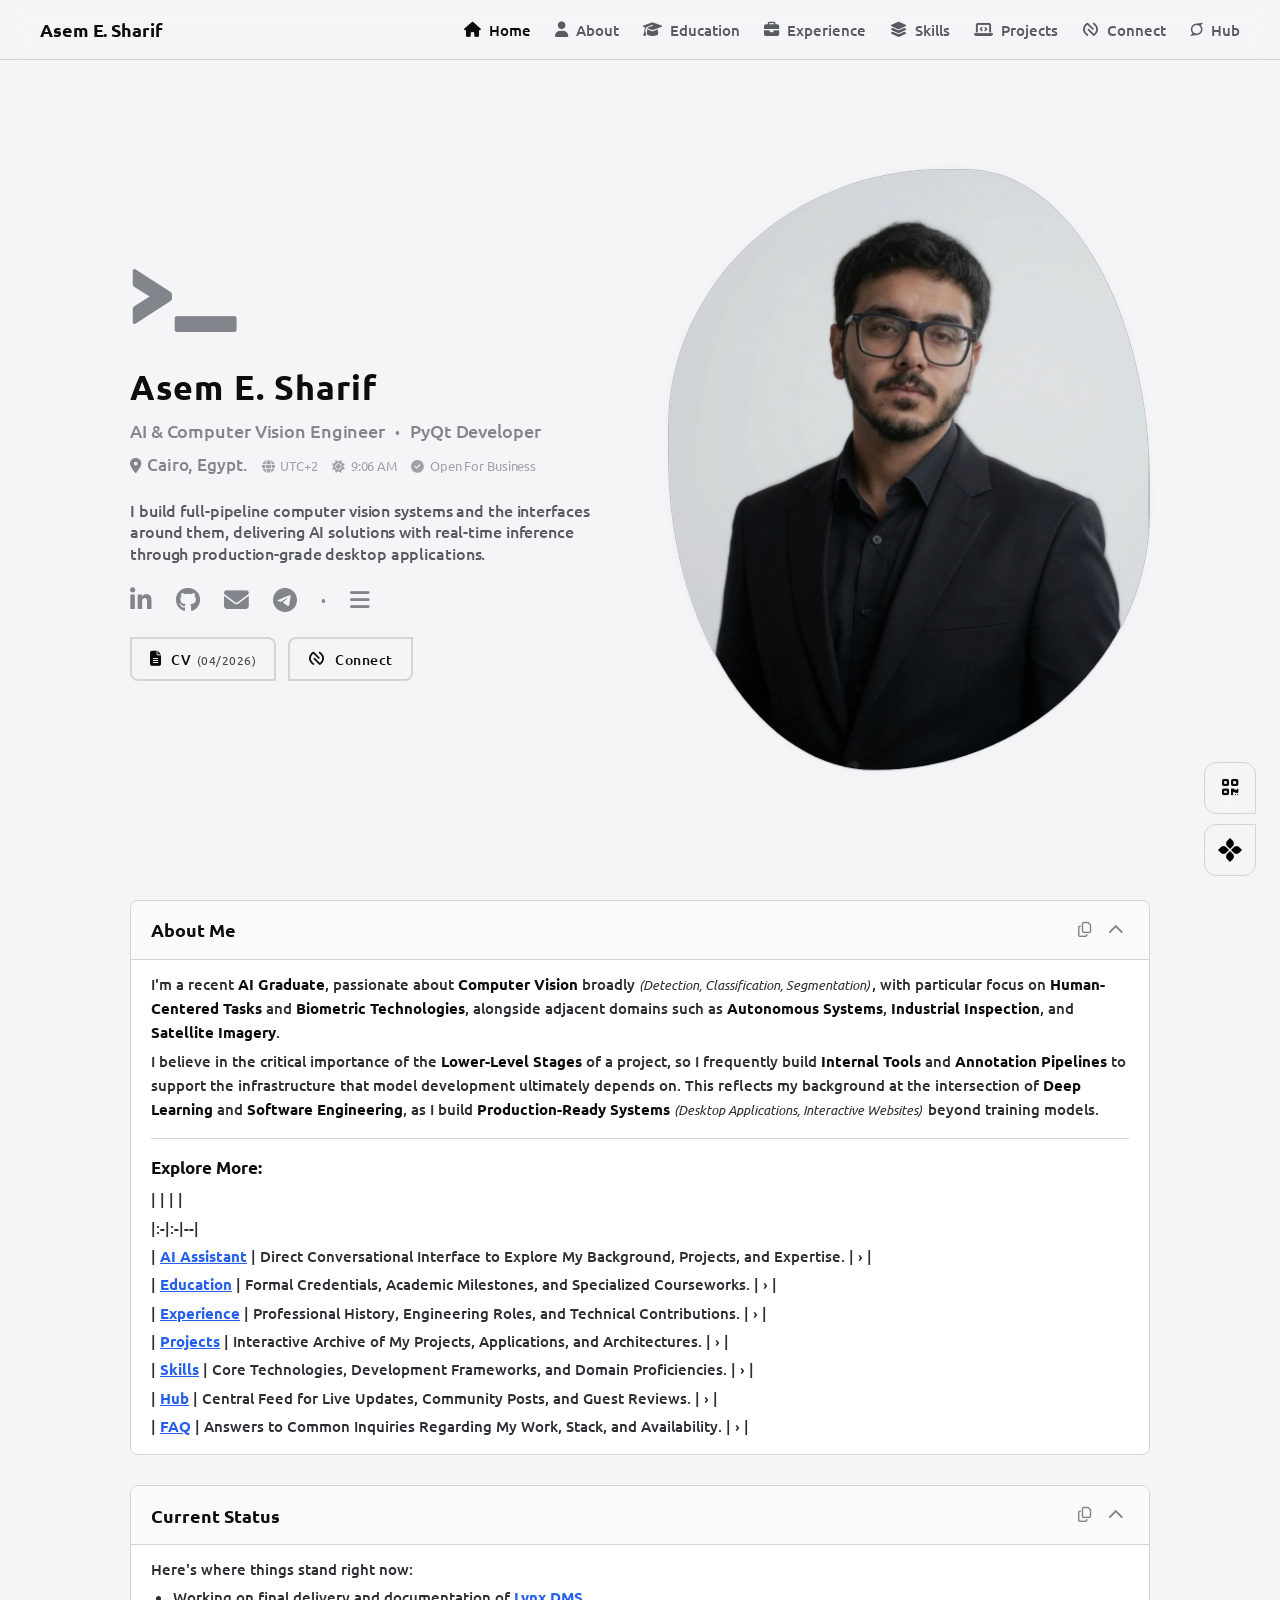
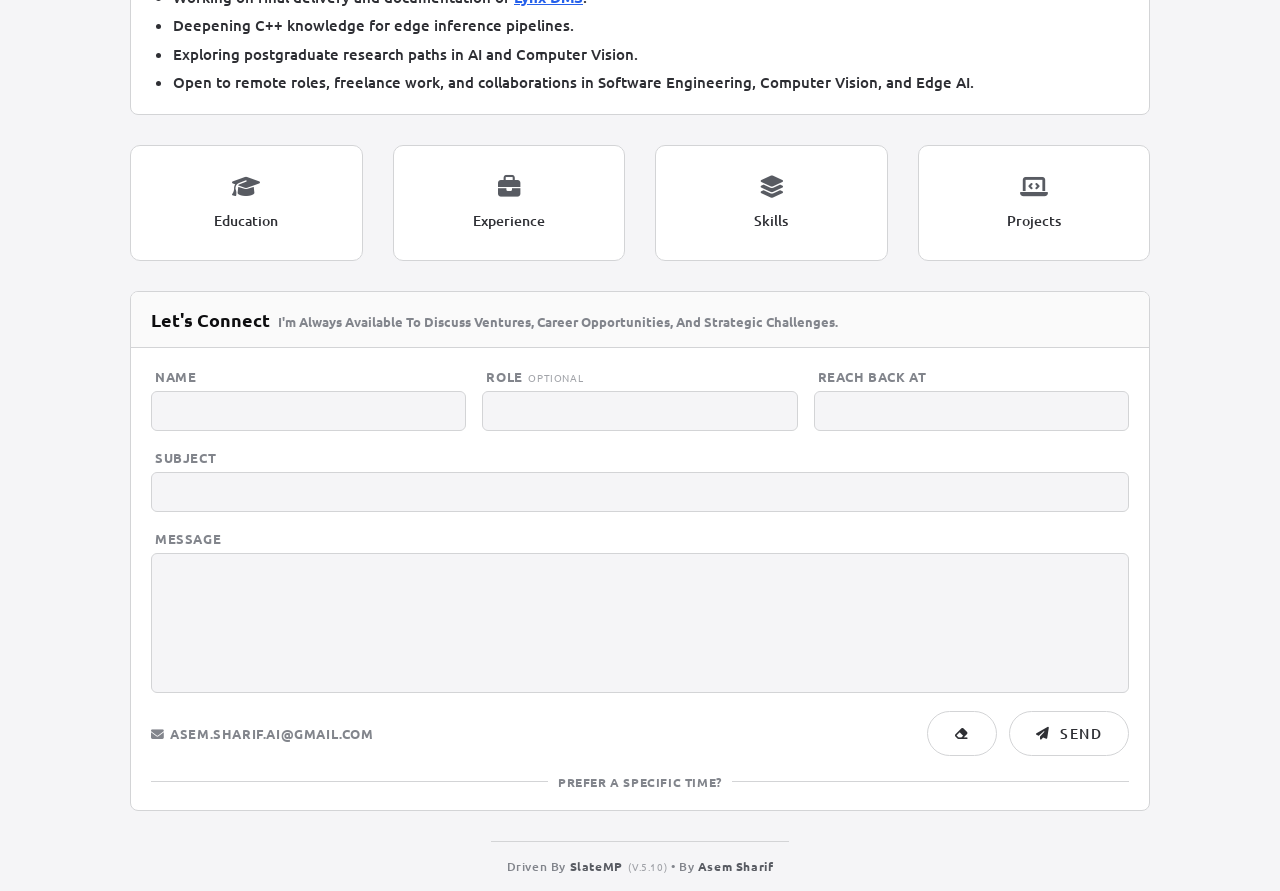
==== commit 2d4bba68: "Initial" ====
--- a/index.html
+++ b/index.html
@@ -17,10 +17,10 @@
     <nav class='navbar navbar-index has-glow'>
       <div class='nav-profile'> <div class='nav-name nav-name-home' id='nav-user-name'>Loading...</div> </div>
       <div class='nav-links' id='nav-items'></div>
-      <div class='nav-menu' id='nav-menu'><i class='fa-solid fa-bars'></i></div>
+      <div class='nav-menu' id='nav-menu'><i class='fa-solid fa-bars'> M E N U</i></div>
     </nav>
     <div class='filter-panel' id='nav-panel'>
-      <!-- <div class='filter-header'>Portfolio Sections</div> -->
+      <div class='filter-header'>Portfolio Sections</div>
       <div class='filter-dropdown' id='nav-dropdown'></div>
     </div>
     <section class='hero' id='home-hero'>
--- a/style.css
+++ b/style.css
@@ -142,6 +142,14 @@
   z-index: -1;
 }
 
+/* ---------- ---------- [KEY_FRAMES] ---------- ---------- ---------- ---------- ---------- ---------- ---------- ---------- */
+
+@property --glow-angle {
+  syntax: '<angle>';
+  initial-value: 0deg;
+  inherits: false;
+}
+
 @keyframes slideUp {
   from { opacity: 0; transform: translateY(30px); }
   to { opacity: 1; transform: translateY(0); }
@@ -187,16 +195,15 @@
   to { opacity: 1; transform: translateX(0); }
 }
 
-@keyframes footerGripFadeIn {
-  from { opacity: 0; }
-  to { opacity: 1; }
-}
-
 @keyframes fadeIn {
   from { opacity: 0; transform: translateY(4px); }
   to   { opacity: 1; transform: translateY(0); }
 }
 
+@keyframes ctaGlowSpin {
+  from { --glow-angle: 0deg; }
+  to   { --glow-angle: 360deg; }
+}
 /* ---------- ---------- [NAVBAR_&_FOOTER] ---------- ---------- ---------- ---------- ---------- ---------- ---------- ---------- */
 
 .navbar {
@@ -267,7 +274,8 @@
   color: var(--text-muted);
   cursor: pointer;
   display: none;
-  font-size: 1.15rem;
+  font-size: 1.05rem;
+  letter-spacing: 2px;
   justify-content: center;
   transition: var(--default-transition);
 }
@@ -288,7 +296,7 @@
   border: 1px solid var(--border-color);
   border-radius: 8px;
   box-shadow: 0 8px 24px var(--deep-shadow);
-  min-width: 200px;
+  min-width: 240px;
   opacity: 0;
   overflow: hidden;
   pointer-events: none;
@@ -305,6 +313,7 @@
 }
 
 .filter-header {
+  background-color: var(--card-header);
   border-bottom: 1px solid var(--border-color);
   color: var(--text-deep-muted);
   font-size: 0.75rem;
@@ -319,7 +328,7 @@
 .filter-dropdown {
   display: flex;
   flex-direction: column;
-  max-height: 80vh;
+  max-height: 65vh;
   overflow-y: auto;
   scrollbar-color: var(--scrollbar-thumb) var(--bg-card);
   scrollbar-width: thin;
@@ -341,38 +350,20 @@
 
 .filter-segment-line .segment-btn {
   color: var(--text-muted);
-  cursor: pointer;
   padding: 4px 8px;
   transition: var(--filter-transition);
 }
-
-.filter-segment-line.inactive-mode {
-  color: var(--text-body);
-}
-.filter-segment-line .segment-btn.active {
-  color: var(--text-bright);
-}
+ 
+.filter-segment-line.inactive-mode { color: var(--text-body); cursor: not-allowed; }
+.filter-segment-line .segment-btn.active { color: var(--text-bright); }
 
 .filter-segment-line.inactive-mode .segment-btn,
-.filter-segment-line.inactive-mode .segment-btn.active {
-  color: var(--text-deep-muted);
-  cursor: default;
-}
-
-.filter-segment-line .segment-line {
-  border-top: 1px solid var(--border-color);
-  flex: 1;
-}
-
-.filter-segment-line .line-left {
-  margin-right: 8px;
-}
-.filter-segment-line .line-middle {
-  margin-left: 8px;
-}
-.filter-segment-line .line-right {
-  margin-left: 8px;
-}
+.filter-segment-line.inactive-mode .segment-btn.active { color: var(--text-deep-muted); }
+
+.filter-segment-line .segment-line { border-top: 1px solid var(--border-color); flex: 1; }
+.filter-segment-line .line-left { margin-right: 8px; }
+.filter-segment-line .line-middle { margin-left: 8px; }
+.filter-segment-line .line-right { margin-left: 8px; }
 
 .filter-item {
   color: var(--text-muted);
@@ -382,46 +373,37 @@
   transition: var(--filter-transition);
   user-select: none;
 }
-
-.filter-item:hover {
-  background-color: var(--bg-primary);
-  color: var(--text-bright);
-}
-
-.filter-item.active {
-  color: var(--text-bright);
-}
+.filter-item:nth-child(even) { background-color: var(--card-header); }
+.filter-item:hover { background-color: var(--bg-primary); color: var(--text-bright); }
+.filter-item.active { color: var(--text-bright); }
 
 .filter-item-all,
 .filter-item-star {
+  background-color: var(--bg-card) !important;
   border-bottom: 1px solid var(--border-color);
   font-weight: 600;
   padding-bottom: 12px;
   padding-top: 12px;
 }
 
-.index-nav-item {
-  align-items: center;
+.index-menu-item {
+  align-items: center;
+  background-color: var(--bg-card);
   border-bottom: 1px solid var(--border-color);
   display: flex;
-  padding: 12px 6px;
+  padding: 12px 14px;
+  font-size: 0.95rem;
   text-decoration: none;
 }
-
-.index-nav-item:last-child {
-  border-bottom: none;
-}
-
-.index-nav-item i {
+.index-menu-item:last-child { border-bottom: none; }
+
+.index-menu-item i {
   flex-shrink: 0;
-  margin-left: 6px;
+  margin-left: 4px;
   text-align: center;
   width: 1.1em;
 }
-
-.index-nav-item .nav-label {
-  margin-left: 10px;
-}
+.index-menu-item .nav-label { margin-left: 12px; }
 
 .search-wrapper {
   align-items: center;
@@ -575,7 +557,6 @@
   .filter-wrapper { order: 3; }
   .search-wrapper { order: 0; max-width: 160px; }
   
-
   #hub-tab-feed {order: 2;}
   #hub-tab-guests {order: 1;}
   #hub-tab-faq  {order: 0;}
@@ -1191,6 +1172,9 @@
   overflow: hidden;
   transition: all 0.3s ease;
   white-space: nowrap;
+  position: relative;
+  z-index: 1;
+  isolation: isolate;
 }
 .cta-trigger:hover {
   transform: scale(1.025);
@@ -1211,6 +1195,31 @@
 .cta-side {
   border-radius: 8px 0px 8px 0px;
 }
+
+/* .cta-trigger::before {
+  content: '';
+  position: absolute;
+  inset: 0px;
+  z-index: -2;
+  border-radius: inherit;
+  background: conic-gradient(
+    from var(--glow-angle),
+    transparent 0%,
+    var(--text-body) 10%,
+    transparent 25%
+  );
+  animation: ctaGlowSpin 3s linear infinite;
+}
+
+.cta-trigger::after {
+  content: '';
+  position: absolute;
+  inset: 1px;
+  z-index: -1;
+  border-radius: inherit;
+  background-color: var(--bg-card);
+  transition: var(--default-transition);
+} */
 
 .cta-text {
   font-family: 'Ubuntu', sans-serif;
@@ -1571,7 +1580,7 @@
 }
 
 .project-card-footer.closed::after {
-  animation: footerGripFadeIn 0.3s ease forwards;
+  animation: fadeIn 0.3s ease forwards;
   animation-delay: 0.35s;
   display: block;
   opacity: 0;
@@ -1978,6 +1987,11 @@
 
 .card-url-btn { font-size: 0.9rem; }
 
+/* stack the slide chevrons behind the toggle button when the card closes */
+.header-slide-btn {
+  transition: transform 0.3s ease, opacity 0.3s ease, filter 0.3s ease;
+}
+
 .card-header:has(+ .card-collapse.closed) .next-btn {
   transform: translateX(var(--stack-x, 33px)) rotate(90deg);
   opacity: 0 !important;
@@ -1992,8 +2006,9 @@
   filter: blur(1px);
 }
 
-.header-slide-btn { transition: transform 0.3s ease, opacity 0.3s ease, filter 0.3s ease; }
-.slide-counter { transition: transform 0.3s ease; }
+.slide-counter {
+  transition: transform 0.3s ease;
+}
 
 .card-toggle-btn { overflow: visible; transform: rotate(0deg); transition: transform 0.3s ease, color 0.3s ease; }
 .copy-icon, .download-icon { font-size: 0.9em; transition: opacity 0.3s ease; opacity: 1; }
@@ -2368,16 +2383,13 @@
 hr { border: none; border-top: 1px solid var(--border-color); margin: 16px 0; }
 strong { color: var(--text-bright); font-weight: 600; }
 
-table { border: none; border-collapse: collapse; width: 100%; text-align: center; }
+table { border: none; border-collapse: separate; border-spacing: 0; width: 100%; text-align: center; }
 table a { color: var(--text-bright) !important; text-decoration: none !important; }
 
-th, td { border: 1px solid var(--border-color); padding: 4px 8px; }
+th, td { border: none; border-bottom: 1px solid var(--border-color); border-right: 1px solid var(--border-color); padding: 4px 8px; }
 th:first-child, td:first-child { padding-left: 0; }
-tr:first-child th, tr:first-child td { border-top: none; }
 tr:last-child td { border-bottom: none; }
-th:first-child, td:first-child { border-left: none; }
 th:last-child, td:last-child { border-right: none; }
-thead th { border-bottom: 1px solid var(--border-color); }
 thead:has(th:empty) { display: none; }
 
 tbody tr { transition: background-color 0.3s ease; cursor: pointer; }
@@ -2673,6 +2685,7 @@
 
 .log-entity {
   color: var(--text-muted);
+  /* flex-shrink: 1; */
   flex-shrink: 0;
   font-size: 0.88rem;
   font-weight: 500;
@@ -2699,7 +2712,7 @@
 }
 
 .log-date, .log-type, .log-location { flex-shrink: 0; white-space: nowrap; }
-.log-date-mobile { display: none; }
+.log-date-mobile { display: none; flex-direction: column; align-items: flex-end; gap: 0; }
 .log-type::before, .log-location::before {
   font-family: 'Font Awesome 6 Free';
   font-weight: 900;
@@ -2815,7 +2828,7 @@
   .log-card-header .log-flex-row:last-child > .log-flex-right > .separator {
     display: none;
   }
-  .log-date-mobile { display: inline; }
+  .log-date-mobile { display: flex; }
   .log-entity { margin-left: auto; text-align: right; }
   .log-body.has-gallery { flex-direction: column; }
   .log-body.has-gallery .log-md-pane, .log-body.has-gallery .gallery-pane { width: 100%; }
@@ -3389,8 +3402,6 @@
 }
 .feed-icon-close i { transform: translate(0.15px, 1.35px); }
 .feed-icon-close:hover { background-color: var(--bg-primary); box-shadow: 0 0 15px var(--focus-shadow); }
- 
-
 .feed-icon-btn:hover { color: var(--text-bright); }
 .feed-icon-save, .feed-icon-cancel, .feed-icon-add, .feed-icon-close { font-size: 1.05rem; }
 .feed-icon-save:hover { color: var(--approved-color); }
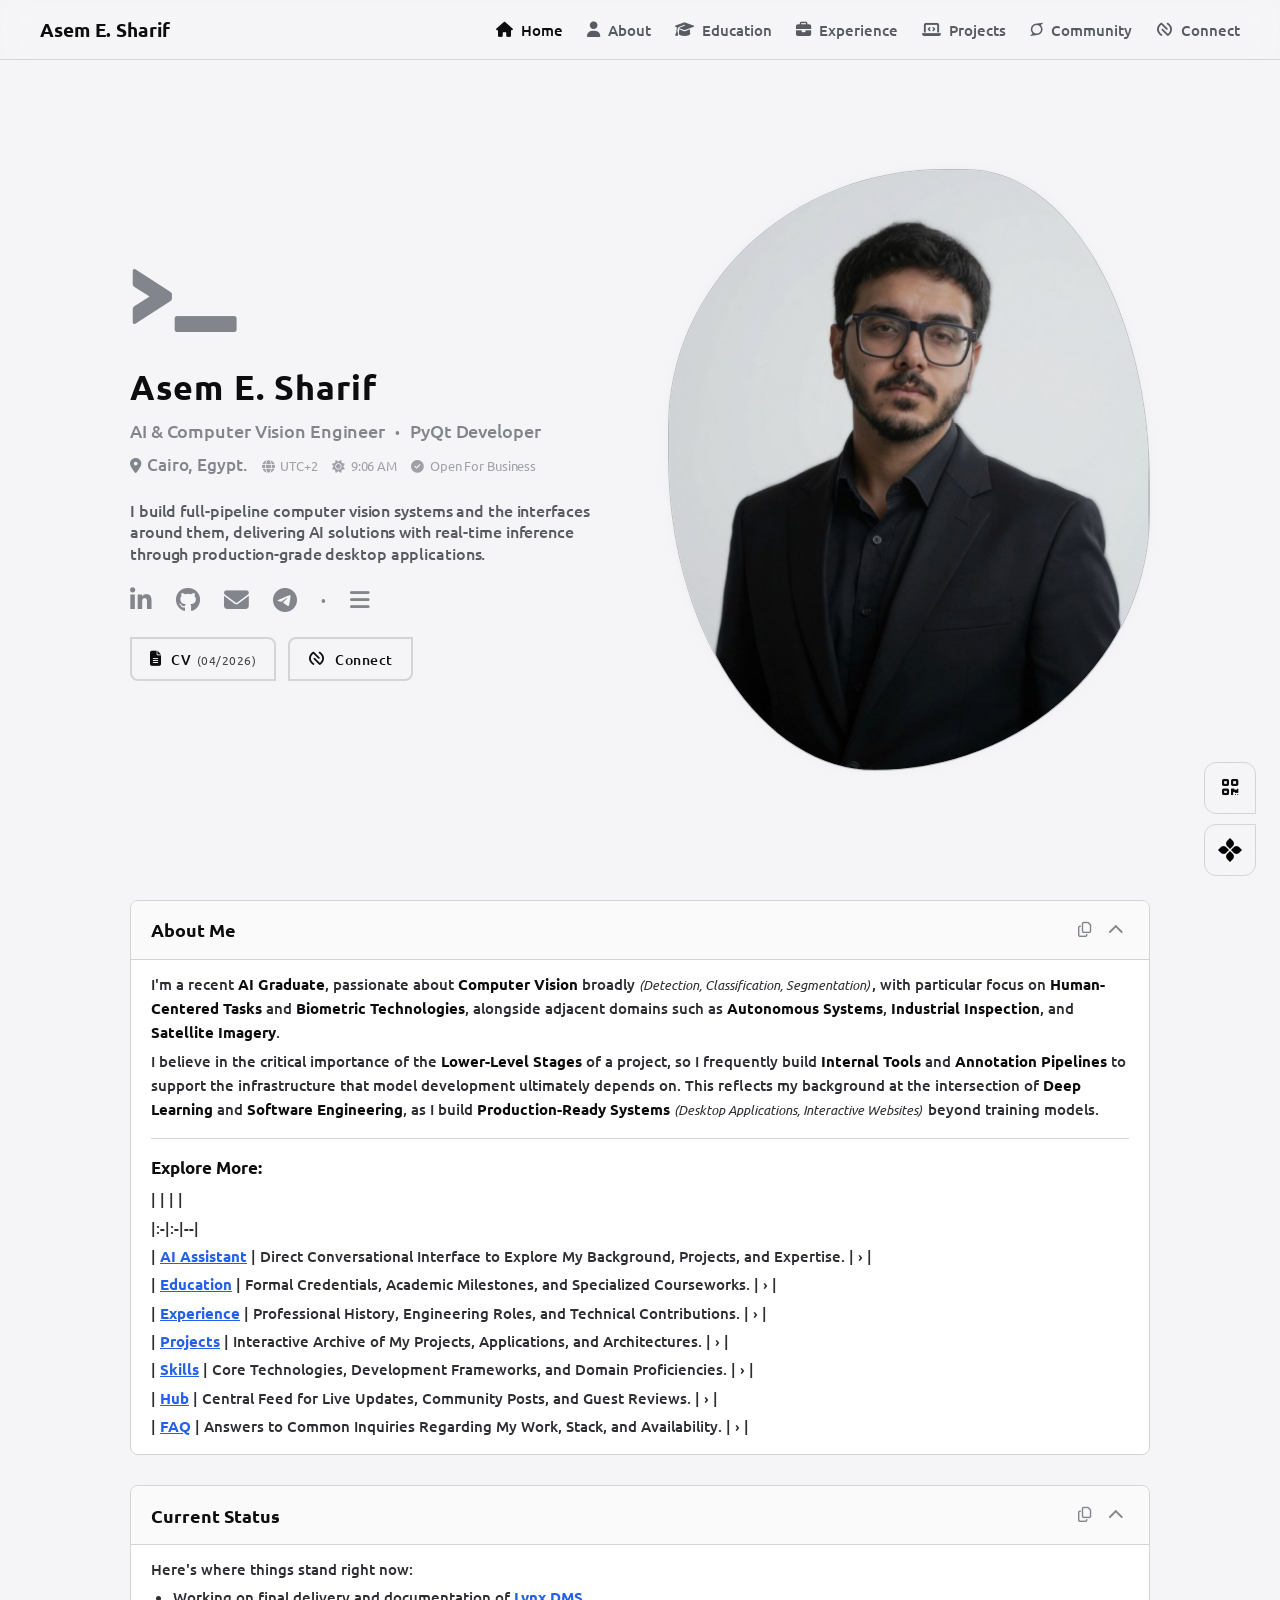
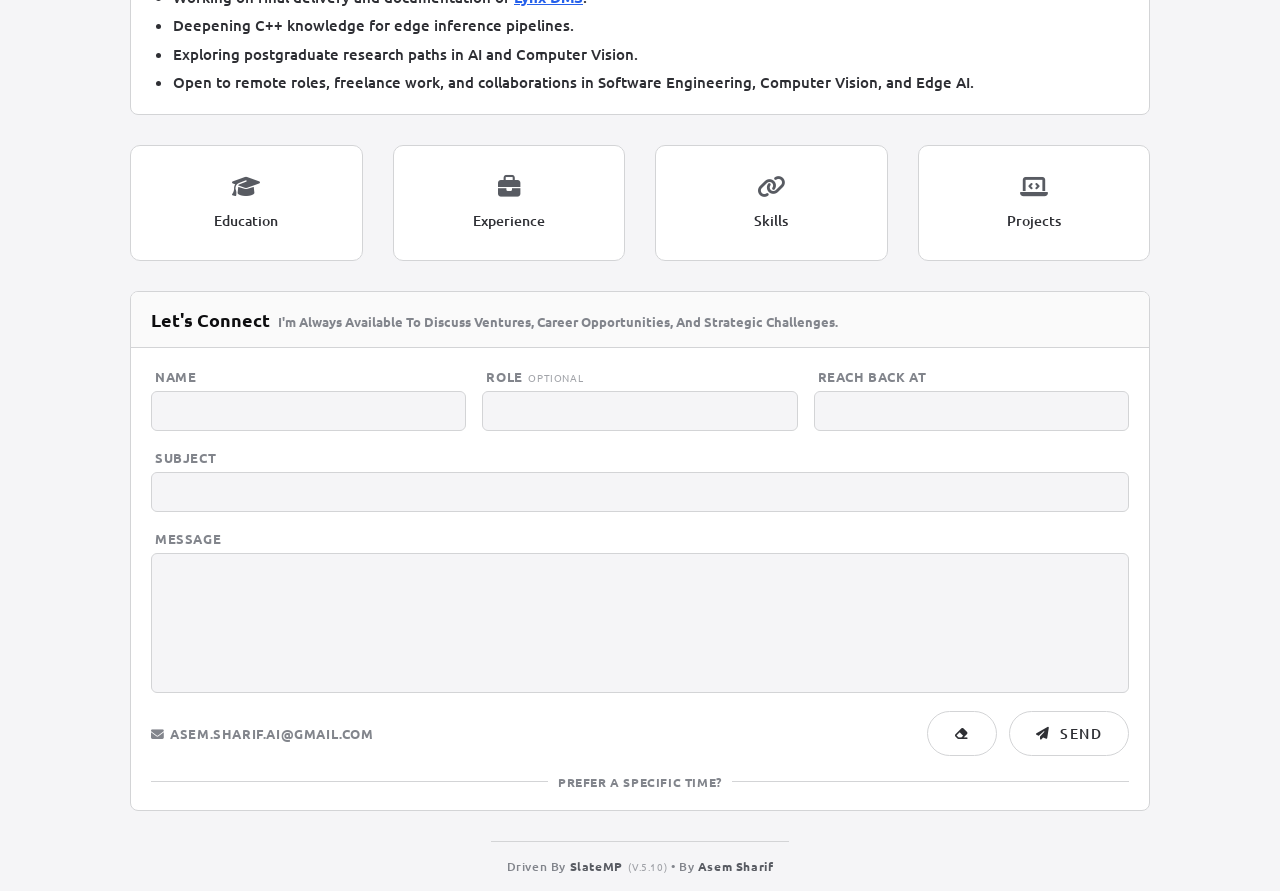
==== commit 7dc6b7cc: "Initial" ====
--- a/index.html
+++ b/index.html
@@ -15,12 +15,38 @@
   </head>
   <body>
     <nav class='navbar navbar-index has-glow'>
-      <div class='nav-profile'> <div class='nav-name nav-name-home' id='nav-user-name'>Loading...</div> </div>
+      <div class='nav-profile'>
+        <!-- <div class='nav-logo' id='nav-logo'></div> -->
+        <div class='nav-name' id='nav-user-name'>Loading...</div>
+      </div>
       <div class='nav-links' id='nav-items'></div>
-      <div class='nav-menu' id='nav-menu'><i class='fa-solid fa-bars'> M E N U</i></div>
+      <div class='nav-menu' id='nav-menu'>
+        <i class='fa-solid fa-bars'></i>
+        <i class='fa-solid menu-text'>Menu</i>
+      </div>
     </nav>
-    <div class='filter-panel' id='nav-panel'>
-      <div class='filter-header'>Portfolio Sections</div>
+    <div class='menu-panel' id='nav-panel'>
+      <div class='menu-header'>
+        <p>Portfolio Sections</p>
+        <button class='theme-toggle-btn' id='theme-toggle-btn' aria-label='Toggle theme' type='button'>
+          <svg class='theme-toggle-icon' id='theme-toggle-icon' viewBox='0 0 24 24' fill='none' stroke='currentColor' stroke-width='2' stroke-linecap='round' stroke-linejoin='round'>
+            <g class='theme-toggle-sun' id='theme-toggle-sun'>
+              <circle cx='12' cy='12' r='4.5'></circle>
+              <g stroke-linecap='round'>
+                <line x1='12' y1='1.5' x2='12' y2='3.5'></line>
+                <line x1='12' y1='20.5' x2='12' y2='22.5'></line>
+                <line x1='4.2' y1='4.2' x2='5.6' y2='5.6'></line>
+                <line x1='18.4' y1='18.4' x2='19.8' y2='19.8'></line>
+                <line x1='1.5' y1='12' x2='3.5' y2='12'></line>
+                <line x1='20.5' y1='12' x2='22.5' y2='12'></line>
+                <line x1='4.2' y1='19.8' x2='5.6' y2='18.4'></line>
+                <line x1='18.4' y1='5.6' x2='19.8' y2='4.2'></line>
+              </g>
+            </g>
+            <path class='theme-toggle-moon' id='theme-toggle-moon' d='M20 14.5A8.5 8.5 0 1 1 9.5 4a6.7 6.7 0 0 0 10.5 10.5z'></path>
+          </svg>
+        </button>
+      </div>
       <div class='filter-dropdown' id='nav-dropdown'></div>
     </div>
     <section class='hero' id='home-hero'>
--- a/style.css
+++ b/style.css
@@ -12,9 +12,7 @@
   --navbar-bg: rgba(15, 15, 17, 0.85);
   --scrollbar-thumb: #2b2d31;
   --scrollbar-thumb-hover: #404247;
-
   --shdow-color: rgba(0, 0, 0, 0.45);
-
   --approved-color: #3de8aa;
   --pending-color: #ffc34d;
   --heart-color: #ff4040;
@@ -27,14 +25,14 @@
   --star-color-sub: #d4a020;
   --url-color: #2560eb;
   --url-color-sub: #9e148c;
-
   --default-transition: background-color 0.3s ease, border-color 0.3s ease, color 0.3s ease, opacity 0.3s ease;
   --filter-transition: color 0.3s ease, background-color 0.3s ease, border-color 0.3s ease, transform 0.3s ease, opacity 0.3s ease;
   --search-transition: width 0.3s cubic-bezier(0.25, 1, 0.5, 1), border-color 0.3s ease, box-shadow 0.3s ease, background-color 0.3s ease, color 0.3s ease;
-
   overflow-y: scroll;
   scrollbar-width: none;
 }
+
+html { scroll-behavior: smooth; scrollbar-width: none; }
 
 body.light-mode {
   --bg-primary: #f5f5f7;
@@ -55,15 +53,6 @@
   --pin-color-sub: #4e535b;
 }
 
-body.light-mode #qr-light { display: block; }
-body:not(.light-mode) #qr-dark { display: block; }
-
-html { scroll-behavior: smooth; scrollbar-color: var(--scrollbar-thumb) var(--bg-card); scrollbar-width: none; }
-html::-webkit-scrollbar { width: 10px; }
-html::-webkit-scrollbar-track { background: var(--bg-card); transition: var(--default-transition); }
-html::-webkit-scrollbar-thumb { background-color: var(--scrollbar-thumb); border: 2px solid var(--bg-card); border-radius: 10px; transition: var(--default-transition); }
-html::-webkit-scrollbar-thumb:hover { background-color: var(--scrollbar-thumb-hover); }
-
 body {
   align-items: center;
   background-color: var(--bg-primary);
@@ -80,16 +69,20 @@
   transition: var(--default-transition);
 }
 
+body.light-mode #qr-light { display: block; }
+body:not(.light-mode) #qr-dark { display: block; }
 body.is-dragging, body.is-dragging * { cursor: grabbing !important; }
 
+body.light-mode .theme-toggle-icon { transform: rotate(0deg); }
+body:not(.light-mode) .theme-toggle-icon { transform: rotate(40deg); }
+body:not(.light-mode) .theme-toggle-sun { opacity: 0; transform: scale(0.4); }
+body:not(.light-mode) .theme-toggle-moon { opacity: 1; }
+
 footer a { border-bottom: none; text-decoration: none;}
 
 /* ---------- ---------- [ANIMATIONS] ---------- ---------- ---------- ---------- ---------- ---------- ---------- ---------- */
 
-.has-glow {
-  position: relative;
-  z-index: 1;
-}
+.has-glow { position: relative; z-index: 1; }
 
 .has-glow::before {
   animation: oceanFlow 10s ease infinite;
@@ -142,7 +135,49 @@
   z-index: -1;
 }
 
-/* ---------- ---------- [KEY_FRAMES] ---------- ---------- ---------- ---------- ---------- ---------- ---------- ---------- */
+@keyframes slideUp {
+  from { opacity: 0; transform: translateY(30px); }
+  to   { opacity: 1; transform: translateY(0);    }
+}
+
+@keyframes fadeIn {
+  from { opacity: 0; transform: translateY(4px); }
+  to   { opacity: 1; transform: translateY(0); }
+}
+
+@keyframes oceanFlow {
+  0%   { background-position: 0%   50%; }
+  50%  { background-position: 100% 50%; }
+  100% { background-position: 0%   50%; }
+}
+
+@keyframes typingBounce {
+  0%, 80%, 100% { transform: scale(0.6); opacity: 0.4; }
+  40%           { transform: scale(1);   opacity: 1;   }
+}
+
+@keyframes starCelebration {
+  0%   { transform: translate(-50%, -50%) translate(0, 0)                 scale(0.1)                rotate(0deg);       opacity: 1; }
+  100% { transform: translate(-50%, -50%) translate(var(--tx), var(--ty)) scale(var(--final-scale)) rotate(var(--rot)); opacity: 0; }
+}
+
+@keyframes slideOutLeft {
+  from { opacity: 1; transform: translateX(0);     }
+  to   { opacity: 0; transform: translateX(-40px); }
+}
+
+@keyframes slideOutRight {
+  from { opacity: 1; transform: translateX(0);    }
+  to   { opacity: 0; transform: translateX(40px); }
+}
+@keyframes slideInLeft {
+  from { opacity: 0; transform: translateX(40px); }
+  to   { opacity: 1; transform: translateX(0);    }
+}
+@keyframes slideInRight {
+  from { opacity: 0; transform: translateX(-40px); }
+  to   { opacity: 1; transform: translateX(0);     }
+}
 
 @property --glow-angle {
   syntax: '<angle>';
@@ -150,60 +185,11 @@
   inherits: false;
 }
 
-@keyframes slideUp {
-  from { opacity: 0; transform: translateY(30px); }
-  to { opacity: 1; transform: translateY(0); }
-}
-
-@keyframes oceanFlow {
-  0%   { background-position: 0%   50%; }
-  50%  { background-position: 100% 50%; }
-  100% { background-position: 0%   50%; }
-}
-
-@keyframes typingBounce {
-  0%, 80%, 100% { transform: scale(0.6); opacity: 0.4; }
-  40% { transform: scale(1); opacity: 1; }
-}
-
-@keyframes starCelebration {
-  0% {
-    transform: translate(-50%, -50%) translate(0, 0) scale(0.1) rotate(0deg);
-    opacity: 1;
-  }
-  100% {
-    transform: translate(-50%, -50%) translate(var(--tx), var(--ty)) scale(var(--final-scale)) rotate(var(--rot));
-    opacity: 0;
-  }
-}
-
-@keyframes slideOutLeft {
-  from { opacity: 1; transform: translateX(0); }
-  to { opacity: 0; transform: translateX(-40px); }
-}
-
-@keyframes slideOutRight {
-  from { opacity: 1; transform: translateX(0); }
-  to { opacity: 0; transform: translateX(40px); }
-}
-@keyframes slideInLeft {
-  from { opacity: 0; transform: translateX(40px); }
-  to { opacity: 1; transform: translateX(0); }
-}
-@keyframes slideInRight {
-  from { opacity: 0; transform: translateX(-40px); }
-  to { opacity: 1; transform: translateX(0); }
-}
-
-@keyframes fadeIn {
-  from { opacity: 0; transform: translateY(4px); }
-  to   { opacity: 1; transform: translateY(0); }
-}
-
 @keyframes ctaGlowSpin {
-  from { --glow-angle: 0deg; }
+  from { --glow-angle: 0deg;   }
   to   { --glow-angle: 360deg; }
 }
+
 /* ---------- ---------- [NAVBAR_&_FOOTER] ---------- ---------- ---------- ---------- ---------- ---------- ---------- ---------- */
 
 .navbar {
@@ -232,10 +218,20 @@
   gap: 12px;
   user-select: none;
 }
+.navbar-index .nav-profile { gap: 8px; align-items: center; }
+
+.nav-logo {
+  align-items: center;
+  display: flex;
+  flex-shrink: 0;
+  height: 28px;
+  width: 28px;
+}
+.nav-logo img { height: 100%; width: 100%; object-fit: contain; border-radius: 6px; }
 
 .nav-name {
   color: var(--text-bright);
-  font-size: 1.15rem;
+  font-size: 1.2rem;
   font-weight: 700;
   letter-spacing: -0.1px;
   transition: var(--default-transition);
@@ -275,15 +271,18 @@
   cursor: pointer;
   display: none;
   font-size: 1.05rem;
-  letter-spacing: 2px;
   justify-content: center;
   transition: var(--default-transition);
 }
 .nav-menu:hover { color: var(--text-bright); }
 
-.filter-item .nav-label { display: inline; }
-
-.share-icon:not(#nav-share-icon .share-icon) { font-size: 0.95rem; }
+.nav-menu .menu-text {
+  text-transform: uppercase;
+  letter-spacing: 6px;
+  margin-left: 8px;
+  font-size: 0.9rem;
+}
+
 
 .filter-wrapper {
   align-items: center;
@@ -291,7 +290,7 @@
   position: relative;
 }
 
-.filter-panel {
+.menu-panel {
   background-color: var(--bg-card);
   border: 1px solid var(--border-color);
   border-radius: 8px;
@@ -306,16 +305,19 @@
   z-index: 2000;
 }
 
-.filter-panel.open {
+.menu-panel.open {
   opacity: 1;
   pointer-events: all;
   transform: translateY(0);
 }
 
-.filter-header {
+.menu-header {
   background-color: var(--card-header);
   border-bottom: 1px solid var(--border-color);
   color: var(--text-deep-muted);
+  display: flex;
+  flex-direction: row;
+  justify-content: space-between;
   font-size: 0.75rem;
   font-weight: 600;
   letter-spacing: 0.7px;
@@ -325,6 +327,53 @@
   user-select: none;
 }
 
+.menu-header p { margin: 0 !important; padding: 0 !important; }
+
+#cancel-filter-icon { cursor: pointer; transition: color 0.3s ease; }
+#cancel-filter-icon:hover { color: var(--text-muted); }
+
+.theme-toggle-btn {
+  align-items: center;
+  background: none;
+  border: none;
+  color: var(--text-deep-muted);
+  cursor: pointer;
+  display: inline-flex;
+  justify-content: center;
+  margin: 0;
+  padding: 0;
+  transition: color 0.3s ease;
+}
+.theme-toggle-btn:hover { color: var(--text-muted); }
+
+.theme-toggle-icon {
+  height: 14px;
+  overflow: visible;
+  transition: transform 0.5s cubic-bezier(0.34, 1.56, 0.64, 1);
+  width: 14px;
+}
+
+.theme-toggle-sun {
+  transform-box: fill-box;
+  transform-origin: center;
+  transition: opacity 0.3s ease, transform 0.5s cubic-bezier(0.34, 1.56, 0.64, 1);
+}
+
+.theme-toggle-moon {
+  opacity: 0;
+  transition: opacity 0.3s ease;
+}
+
+#filter-mobile {
+  width: 0px;
+  overflow: visible;
+  display: none;
+  font-size: 0.7rem;
+  margin-left: 4px;
+  margin-top: auto;
+  white-space: nowrap;
+}
+
 .filter-dropdown {
   display: flex;
   flex-direction: column;
@@ -354,13 +403,13 @@
   transition: var(--filter-transition);
 }
  
+.filter-segment-line .segment-btn.active { color: var(--text-bright); }
+
 .filter-segment-line.inactive-mode { color: var(--text-body); cursor: not-allowed; }
-.filter-segment-line .segment-btn.active { color: var(--text-bright); }
-
 .filter-segment-line.inactive-mode .segment-btn,
 .filter-segment-line.inactive-mode .segment-btn.active { color: var(--text-deep-muted); }
-
 .filter-segment-line .segment-line { border-top: 1px solid var(--border-color); flex: 1; }
+
 .filter-segment-line .line-left { margin-right: 8px; }
 .filter-segment-line .line-middle { margin-left: 8px; }
 .filter-segment-line .line-right { margin-left: 8px; }
@@ -370,12 +419,13 @@
   cursor: pointer;
   font-size: 0.88rem;
   padding: 8px 14px;
-  transition: var(--filter-transition);
+  transition: var(--filter-transition), padding 0.3s ease;
   user-select: none;
 }
 .filter-item:nth-child(even) { background-color: var(--card-header); }
-.filter-item:hover { background-color: var(--bg-primary); color: var(--text-bright); }
-.filter-item.active { color: var(--text-bright); }
+.filter-item:hover { padding-left: 18px; background-color: var(--bg-primary); color: var(--text-bright); }
+.filter-item.active { padding-left: 36px; color: var(--text-bright); }
+.filter-item.active:hover { padding-left: 27px; }
 
 .filter-item-all,
 .filter-item-star {
@@ -396,14 +446,8 @@
   text-decoration: none;
 }
 .index-menu-item:last-child { border-bottom: none; }
-
-.index-menu-item i {
-  flex-shrink: 0;
-  margin-left: 4px;
-  text-align: center;
-  width: 1.1em;
-}
-.index-menu-item .nav-label { margin-left: 12px; }
+.index-menu-item i { flex-shrink: 0; margin-left: 4px; text-align: center; width: 1.1em; }
+.index-menu-item span { margin-left: 14px; }
 
 .search-wrapper {
   align-items: center;
@@ -426,6 +470,14 @@
   margin-right: 8px;
   margin-top: 2px;
   transition: var(--search-transition);
+}
+
+.search-wrapper .share-icon {
+  font-size: 0.85rem;
+  font-weight: 600;
+  margin-left: 8px;
+  margin-right: 6px;
+  margin-top: 2px;
 }
 
 .search-wrapper input {
@@ -440,7 +492,7 @@
   transition: var(--search-transition);
   width: 100px;
 }
-
+.search-wrapper input:focus { width: 120px; }
 .search-wrapper input::placeholder {
   color: var(--text-deep-muted);
   font-family: 'Ubuntu', sans-serif;
@@ -454,20 +506,46 @@
   box-shadow: 0 0 15px var(--focus-shadow);
 }
 
-.search-wrapper input:focus {
-  width: 120px;
-}
-
 #nav-share-icon {
   transition: opacity 0.3s ease, color 0.3s ease;
-}
-
-#nav-share-icon.ui-disabled:hover {
-  color: var(--text-deep-muted);
-}
-
-.ui-disabled,
-.ui-disabled:hover {
+  position: relative;
+  overflow: hidden;
+}
+#nav-share-icon.ui-disabled:hover { color: var(--text-deep-muted); }
+
+#nav-share-icon .share-icon {
+  display: inline-block;
+  transition: transform 0.35s cubic-bezier(.34, 1.56, .64, 1), opacity 0.25s ease;
+}
+
+#nav-share-icon .share-icon-check {
+  position: absolute;
+  top: 50%;
+  left: 50%;
+  transform: translate(-50%, -50%) scale(0.3) rotate(-45deg);
+  opacity: 0;
+  color: var(--approved-color);
+  margin: 0;
+}
+
+#nav-share-icon.copied .share-icon-upload {
+  transform: scale(0.3) rotate(45deg);
+  opacity: 0;
+}
+
+#nav-share-icon.copied .share-icon-check {
+  transform: translate(-50%, -50%) scale(1) rotate(0deg);
+  opacity: 1;
+}
+
+.post-detail {
+  font-size: 0.8em;
+  font-weight: normal;
+  margin-left: 2px;
+  opacity: 0.75;
+}
+
+.ui-disabled, .ui-disabled:hover {
   color: var(--text-deep-muted);
   cursor: not-allowed !important;
   opacity: 0.35 !important;
@@ -481,26 +559,11 @@
   padding: 16px;
   text-align: center;
 }
-
-.template-footer a {
-  color: var(--text-muted);
-  text-decoration: none;
-  transition: var(--default-transition);
-}
-
-.template-footer a:hover {
-  color: var(--text-bright);
-}
-
-.post-detail {
-  font-size: 0.8em;
-  font-weight: normal;
-  margin-left: 2px;
-  opacity: 0.75;
-}
+.template-footer a { color: var(--text-muted); text-decoration: none; transition: var(--default-transition); }
+.template-footer a:hover { color: var(--text-bright); }
 
 @media (max-width: 1024px) {
-  .navbar-index .nav-profile, .nav-links .nav-link-section, .navbar-keep .nav-profile .nav-role, .filter-detail { display: none; }
+  .navbar-index .nav-profile, .nav-links .nav-link-section, .navbar-keep .nav-profile .nav-role { display: none; }
   .navbar-index .nav-links {
     display: flex;
     align-items: center;
@@ -521,7 +584,7 @@
   .navbar { padding: 12px 18px; position: relative; }
 
   .nav-profile, .nav-menu { display: flex !important; }
-  .nav-role, .navbar-index .nav-links, .navbar-keep .nav-profile, #hub-search-wrapper, #nav-share-icon { display: none !important; }
+  .nav-role, .navbar-index .nav-links, .navbar-keep .nav-profile, #hub-search-wrapper { display: none !important; }
 
   .navbar-side .nav-links {
     display: flex;
@@ -545,22 +608,15 @@
 
   .navbar-keep .nav-links a .nav-label {
     display: block;
-    font-size: 0.65rem;
+    font-size: 0.7rem;
     font-weight: 500;
     letter-spacing: 0.45px;
     margin-top: 4px;
   }
 
-  .navbar-keep .nav-links { flex-direction: row-reverse; }
-  
-  .filter-panel { top: 72px !important; left: 40px !important; right: 40px !important; width: auto !important; }
-  .filter-wrapper { order: 3; }
-  .search-wrapper { order: 0; max-width: 160px; }
-  
-  #hub-tab-feed {order: 2;}
-  #hub-tab-guests {order: 1;}
-  #hub-tab-faq  {order: 0;}
-
+  .menu-panel { top: 72px !important; left: 40px !important; right: 40px !important; width: auto !important; }
+  .filter-wrapper .post-detail { display: none; }
+  .filter-wrapper .filter-mobile { display: flex !important; }
 }
 
 /* ---------- ---------- [FLOATING TRIGGERS] ---------- ---------- ---------- ---------- ---------- ---------- ---------- ---------- */
@@ -1402,7 +1458,7 @@
   margin-top: 60px;
 }
 
-#list-container, #feed-container, #guests-container {
+#list-container {
   display: flex;
   flex-direction: column;
   width: 100%;
@@ -1434,7 +1490,7 @@
     margin-top: 0px;
   }
   
-  #feed-container, #guests-container {
+  #list-container {
     margin-top: 0;
   }
 }
@@ -1928,14 +1984,12 @@
   background-color: var(--bg-primary);
   transition: background-color 0.15s ease, padding-left 0.15s ease, color 0.15s ease;
 }
-
-.suggestion-item:last-child { border-bottom: none; }
-
 .suggestion-item:hover {
-  background-color: rgba(255, 255, 255, 0.05); 
+  background-color: var(--navbar-bg); 
   color: var(--text-bright);
   padding-left: 18px; 
 }
+.suggestion-item:last-child { border-bottom: none; }
 
 .form-input.error-glow {
   border-color: var(--heart-color) !important;
@@ -2868,17 +2922,12 @@
   width: 100%;
 }
 
-#hub-panel-feed, #hub-panel-guests {
+#hub-panel {
   box-sizing: border-box;
   display: flex;
   gap: 30px;
   flex-direction: column;
   align-items: center;
-}
-
-#guests-container {
-  width: 100% !important;
-  row-gap: 30px !important;
 }
 
 .faq-question {
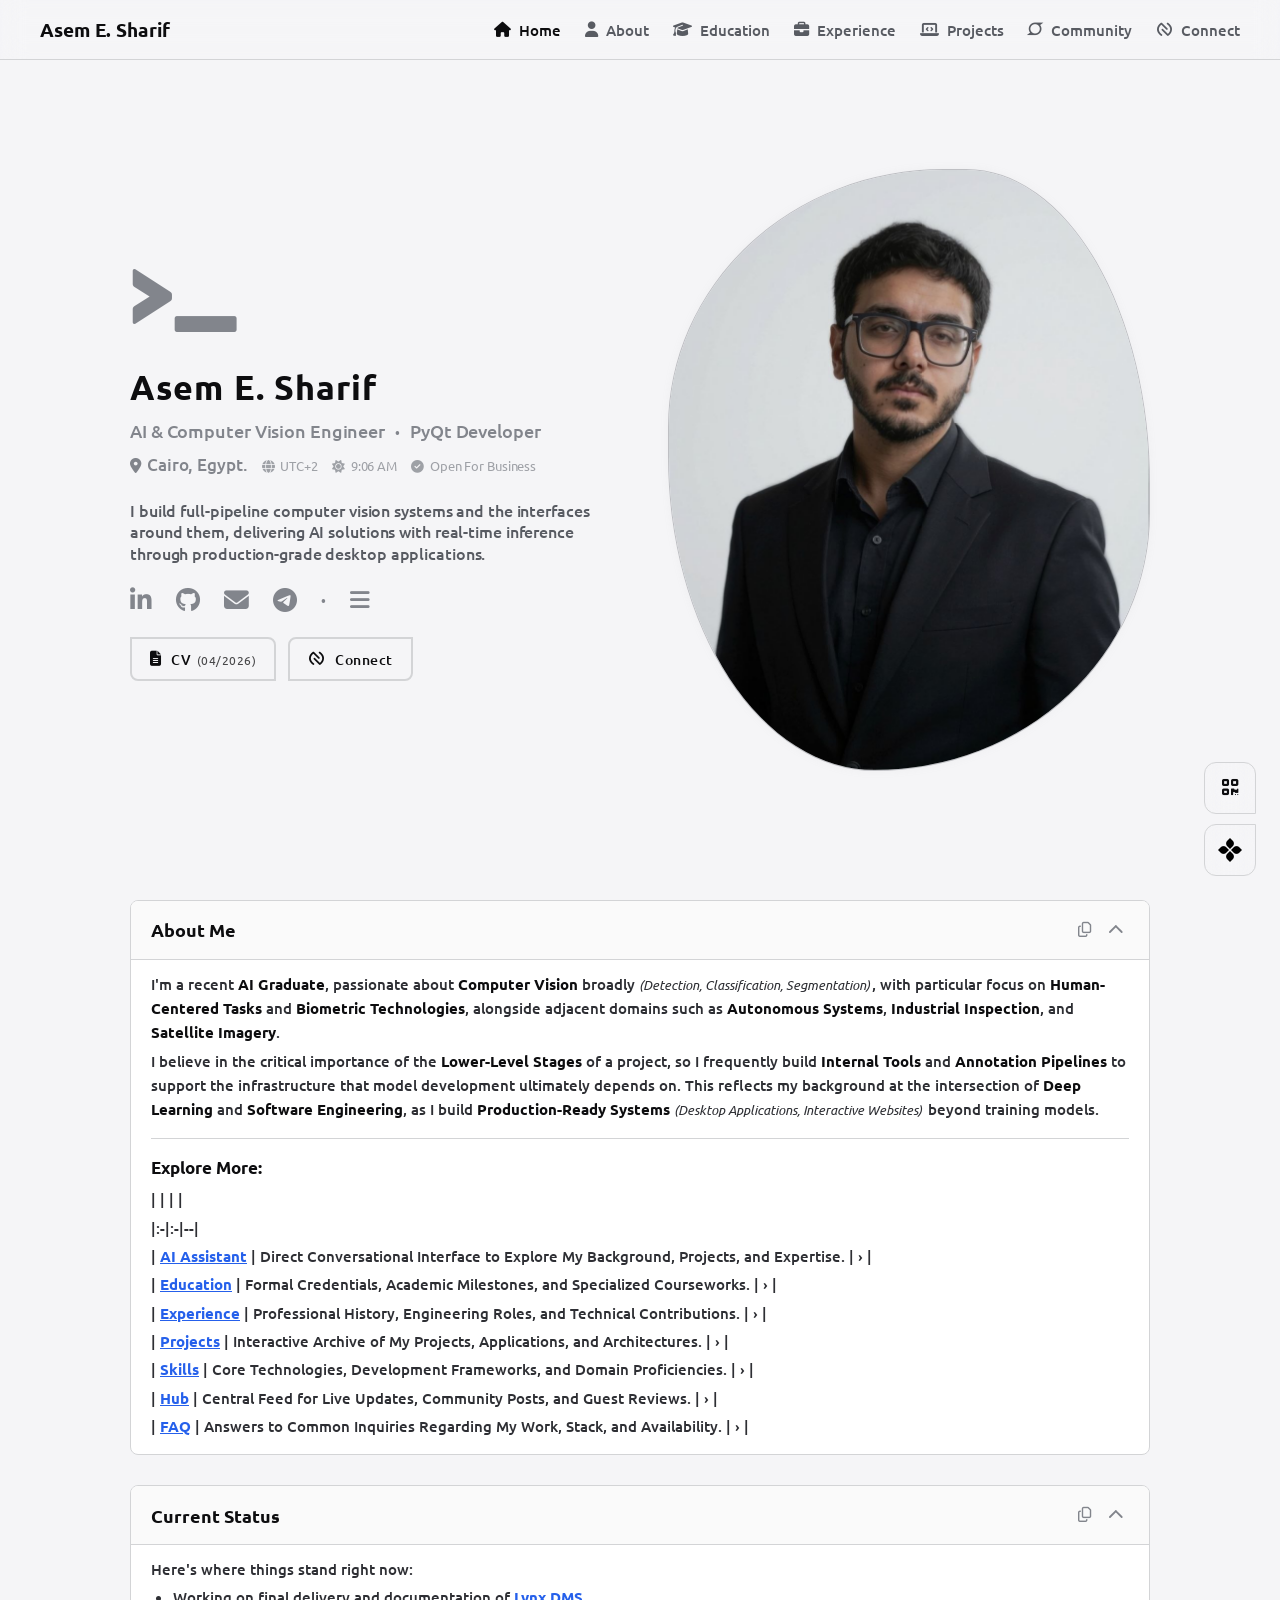
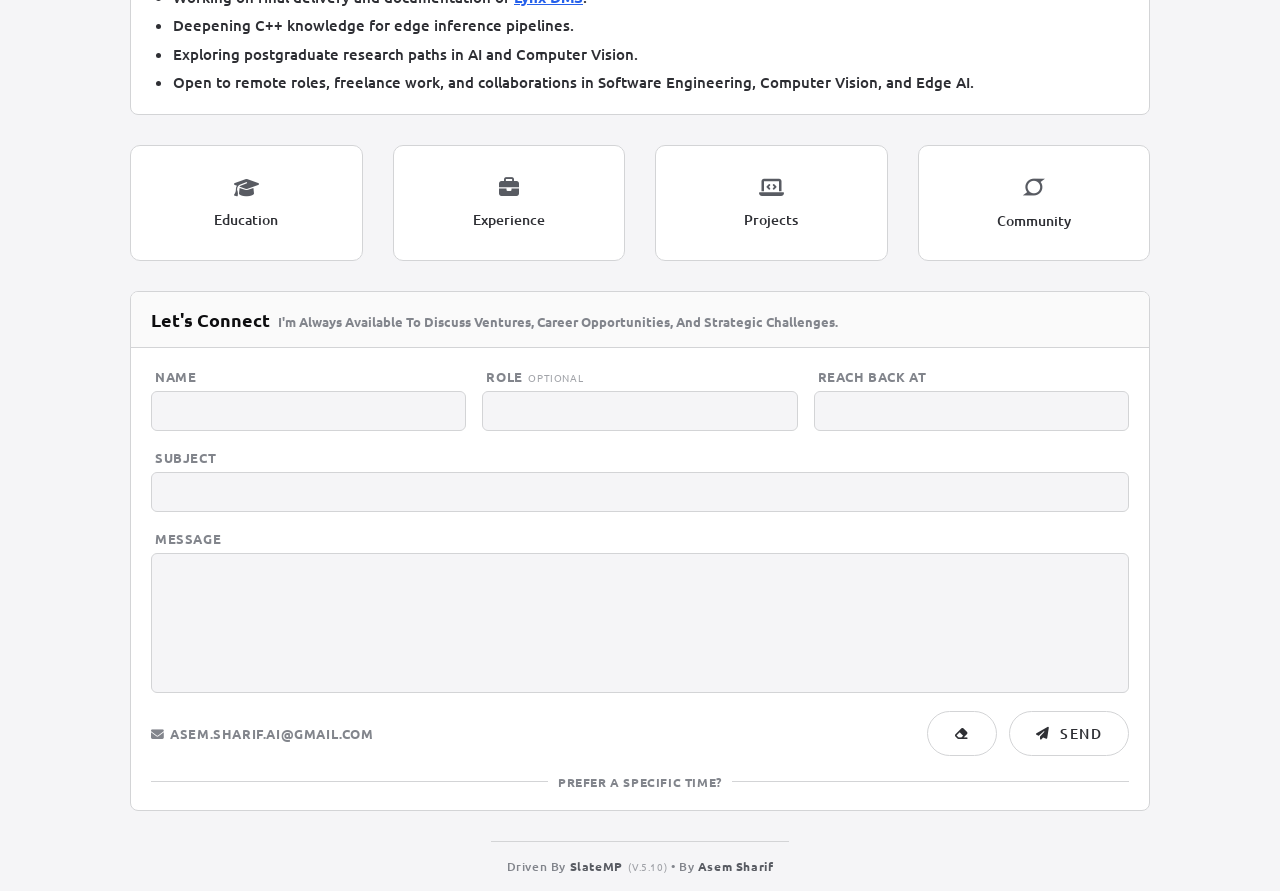
==== commit c9677d2e: "Initial" ====
--- a/index.html
+++ b/index.html
@@ -25,7 +25,7 @@
         <i class='fa-solid menu-text'>Menu</i>
       </div>
     </nav>
-    <div class='menu-panel' id='nav-panel'>
+    <div class='menu-panel index-menu' id='nav-panel'>
       <div class='menu-header'>
         <p>Portfolio Sections</p>
         <button class='theme-toggle-btn' id='theme-toggle-btn' aria-label='Toggle theme' type='button'>
--- a/style.css
+++ b/style.css
@@ -83,7 +83,6 @@
 /* ---------- ---------- [ANIMATIONS] ---------- ---------- ---------- ---------- ---------- ---------- ---------- ---------- */
 
 .has-glow { position: relative; z-index: 1; }
-
 .has-glow::before {
   animation: oceanFlow 10s ease infinite;
   background: linear-gradient(
@@ -107,34 +106,6 @@
   z-index: -1;
 }
 
-.has-fast-glow {
-  position: relative;
-  z-index: 1;
-}
-
-.has-fast-glow::before {
-  animation: oceanFlow 5s ease infinite;
-  background: linear-gradient(
-    135deg,
-    transparent 0%,
-    transparent 35%,
-    var(--border-color) 50%,
-    transparent 65%,
-    transparent 100%
-  );
-  background-size: 400% 400%;
-  bottom: 0;
-  content: '';
-  left: 0;
-  opacity: 0.5;
-  pointer-events: none;
-  position: absolute;
-  right: 0;
-  top: 0;
-  transition: var(--default-transition);
-  z-index: -1;
-}
-
 @keyframes slideUp {
   from { opacity: 0; transform: translateY(30px); }
   to   { opacity: 1; transform: translateY(0);    }
@@ -304,6 +275,7 @@
   transition: var(--filter-transition);
   z-index: 2000;
 }
+.index-menu { display: none; }
 
 .menu-panel.open {
   opacity: 1;
@@ -446,8 +418,9 @@
   text-decoration: none;
 }
 .index-menu-item:last-child { border-bottom: none; }
-.index-menu-item i { flex-shrink: 0; margin-left: 4px; text-align: center; width: 1.1em; }
+.index-menu-item i { flex-shrink: 0; margin-left: 4px; text-align: center; width: 1.2em; }
 .index-menu-item span { margin-left: 14px; }
+.index-menu-item .community-icon { width: 1.1em; }
 
 .search-wrapper {
   align-items: center;
@@ -490,9 +463,9 @@
   outline: none;
   padding: 0;
   transition: var(--search-transition);
-  width: 100px;
-}
-.search-wrapper input:focus { width: 120px; }
+  width: 80px;
+}
+.search-wrapper input:focus { width: 100px; }
 .search-wrapper input::placeholder {
   color: var(--text-deep-muted);
   font-family: 'Ubuntu', sans-serif;
@@ -563,7 +536,7 @@
 .template-footer a:hover { color: var(--text-bright); }
 
 @media (max-width: 1024px) {
-  .navbar-index .nav-profile, .nav-links .nav-link-section, .navbar-keep .nav-profile .nav-role { display: none; }
+  .navbar-index .nav-profile, .navbar-keep .nav-profile .nav-role { display: none; }
   .navbar-index .nav-links {
     display: flex;
     align-items: center;
@@ -615,6 +588,8 @@
   }
 
   .menu-panel { top: 72px !important; left: 40px !important; right: 40px !important; width: auto !important; }
+  .index-menu { display: inline; }
+
   .filter-wrapper .post-detail { display: none; }
   .filter-wrapper .filter-mobile { display: flex !important; }
 }
@@ -1532,7 +1507,7 @@
 }
 
 .card-header:has(+ .card-collapse.closed) {
-  border-bottom: none;
+  border-bottom: 1px solid transparent;
 }
 
 .idle-header {
@@ -1678,7 +1653,7 @@
 }
 
 .quick-link-item i {
-  font-size: 1.4rem;
+  font-size: 1.25rem;
   color: var(--text-muted);
   transition: var(--default-transition);
 }
@@ -1698,6 +1673,9 @@
   font-weight: 500;
   margin-top: 4px;
 }
+
+.community-icon { font-size: 110%; transform: rotate(8deg) }
+.quick-link-item .community-icon { font-size: 140%; }
 
 /* ---------- ---------- [MAIL_FORM] ---------- ---------- ---------- ---------- ---------- ---------- ---------- ---------- */
 
@@ -2670,23 +2648,6 @@
   box-shadow: 0 10px 40px rgba(0, 0, 0, 0.5);
 }
 
-.gallery-lightbox-close {
-  position: absolute;
-  top: 30px;
-  right: 40px;
-  background: transparent;
-  border: none;
-  color: var(--text-bright);
-  font-size: 20px;
-  cursor: pointer;
-  line-height: 1;
-  transition: transform 0.3s ease;
-}
-
-.gallery-lightbox-close:hover {
-  transform: scale(1.25);
-}
-
 /* ---------- [LOG_PAGE] ---------- ---------- ---------- ---------- */
 
 .log-card-header {
@@ -2730,21 +2691,17 @@
 
 .log-card-title {
   flex: 1;
-  min-width: 0;
   overflow: wrap;
   white-space: normal;
-  word-break: break-word;
   border: none;
 }
 
 .log-entity {
   color: var(--text-muted);
-  /* flex-shrink: 1; */
-  flex-shrink: 0;
   font-size: 0.88rem;
   font-weight: 500;
-  min-width: 0;
   overflow: wrap;
+  word-break: break-word;
   transition: color 0.3s ease;
 }
 
@@ -2967,6 +2924,16 @@
   margin: 0px 0px;
 }
 
+.reacts-count {
+  color: var(--text-deep-muted);
+  font-size: 0.9rem;
+  font-weight: 500;
+  letter-spacing: 0.4px;
+  transition: color 0.3s ease;
+  user-select: none;
+  margin-left: 6px;
+}
+
 .feed-text {
   color: var(--text-body);
   display: block;
@@ -3298,6 +3265,45 @@
   top: 4px;
 }
 .feed-admin-gallery-thumb .feed-icon-close i { font-size: 0.7rem; }
+
+.feed-admin-gallery-thumb {
+  cursor: grab;
+  transition: opacity 0.15s ease, transform 0.15s ease, outline-color 0.15s ease;
+}
+
+.feed-admin-gallery-thumb:active { cursor: grabbing; }
+
+.feed-admin-gallery-thumb.is-dragging {
+  opacity: 0.4;
+}
+
+.feed-admin-gallery-thumb.is-drop-target {
+  outline: 2px solid var(--accent-color, #4a90e2);
+  outline-offset: -2px;
+  transform: scale(0.97);
+}
+
+.feed-admin-gallery-drag {
+  align-items: center;
+  background-color: var(--card-header);
+  border-radius: 4px;
+  bottom: 4px;
+  display: flex;
+  height: 20px;
+  justify-content: center;
+  left: 4px;
+  opacity: 0;
+  position: absolute;
+  transition: opacity 0.15s ease;
+  width: 20px;
+}
+
+.feed-admin-gallery-drag i { font-size: 0.65rem; }
+
+.feed-admin-gallery-thumb:hover .feed-admin-gallery-drag,
+.feed-admin-gallery-thumb.is-dragging .feed-admin-gallery-drag {
+  opacity: 1;
+}
 
 .feed-state-admin-row {
   align-items: center;
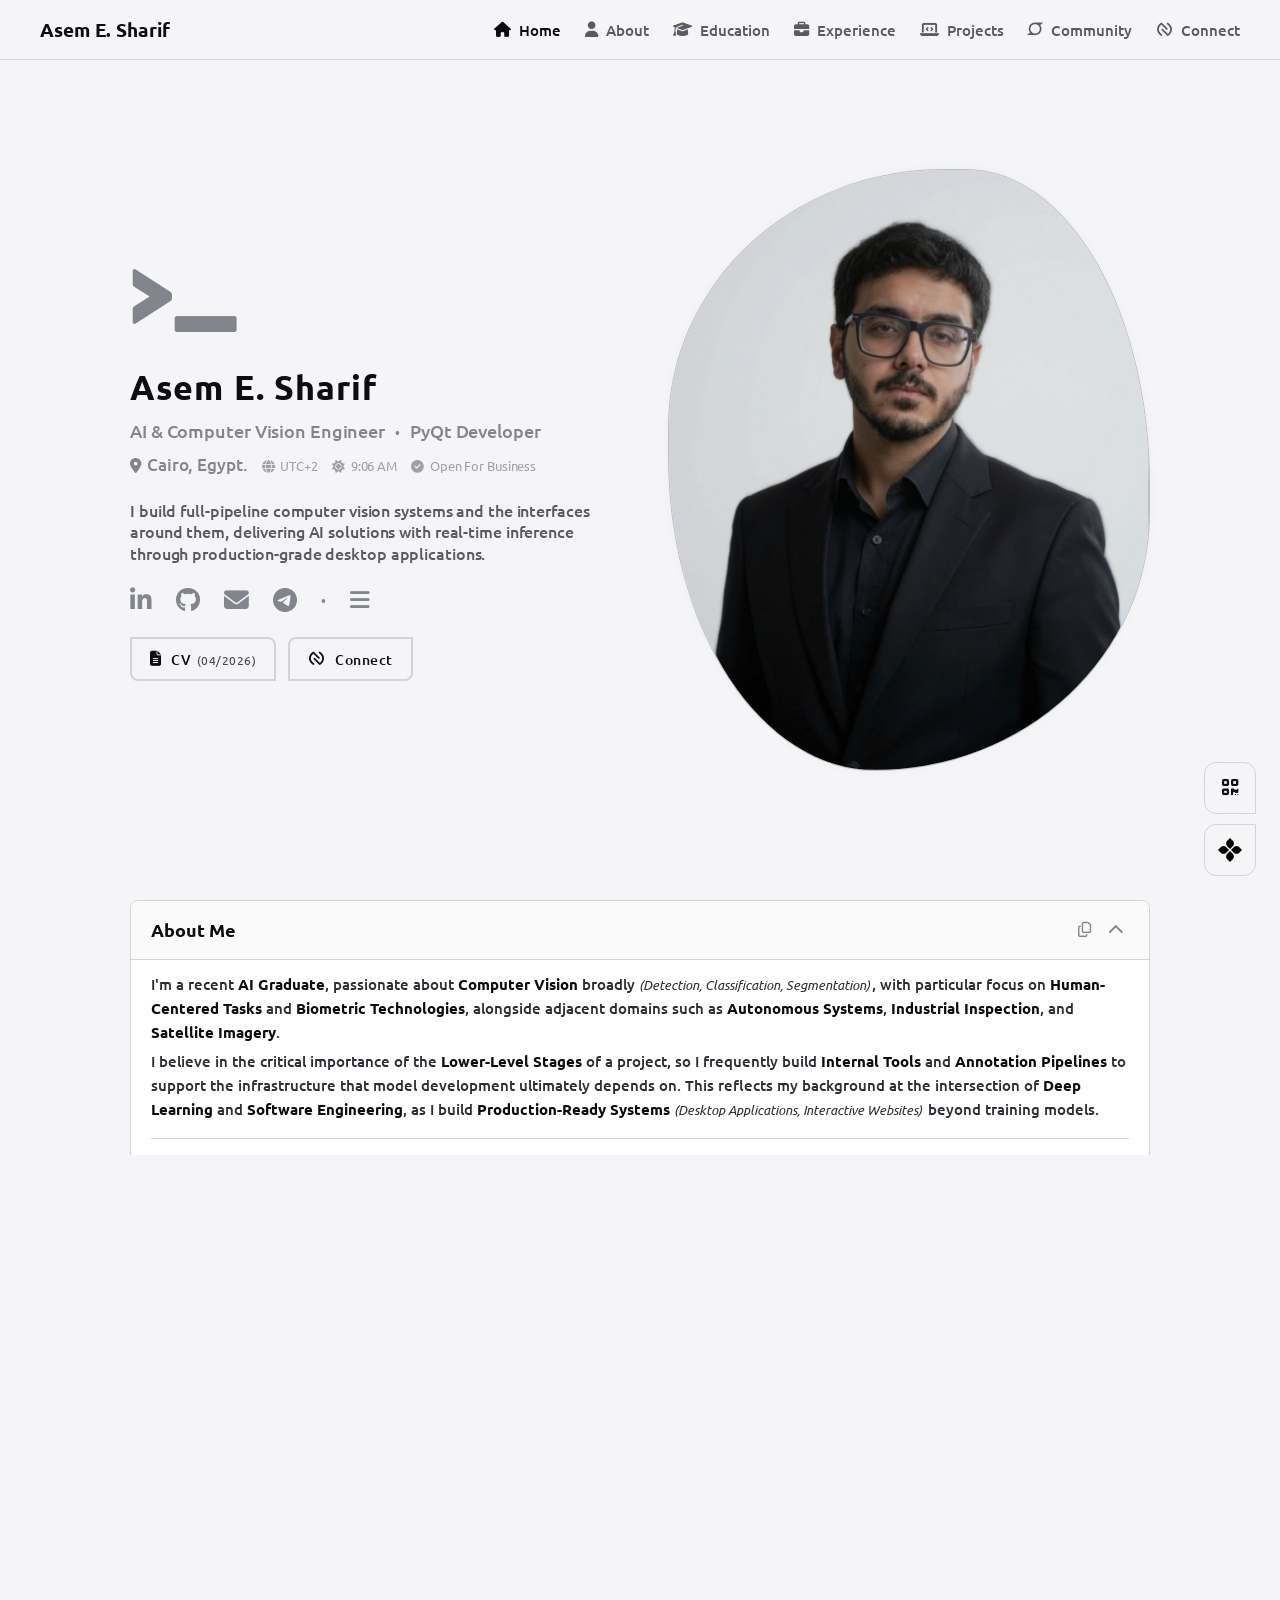
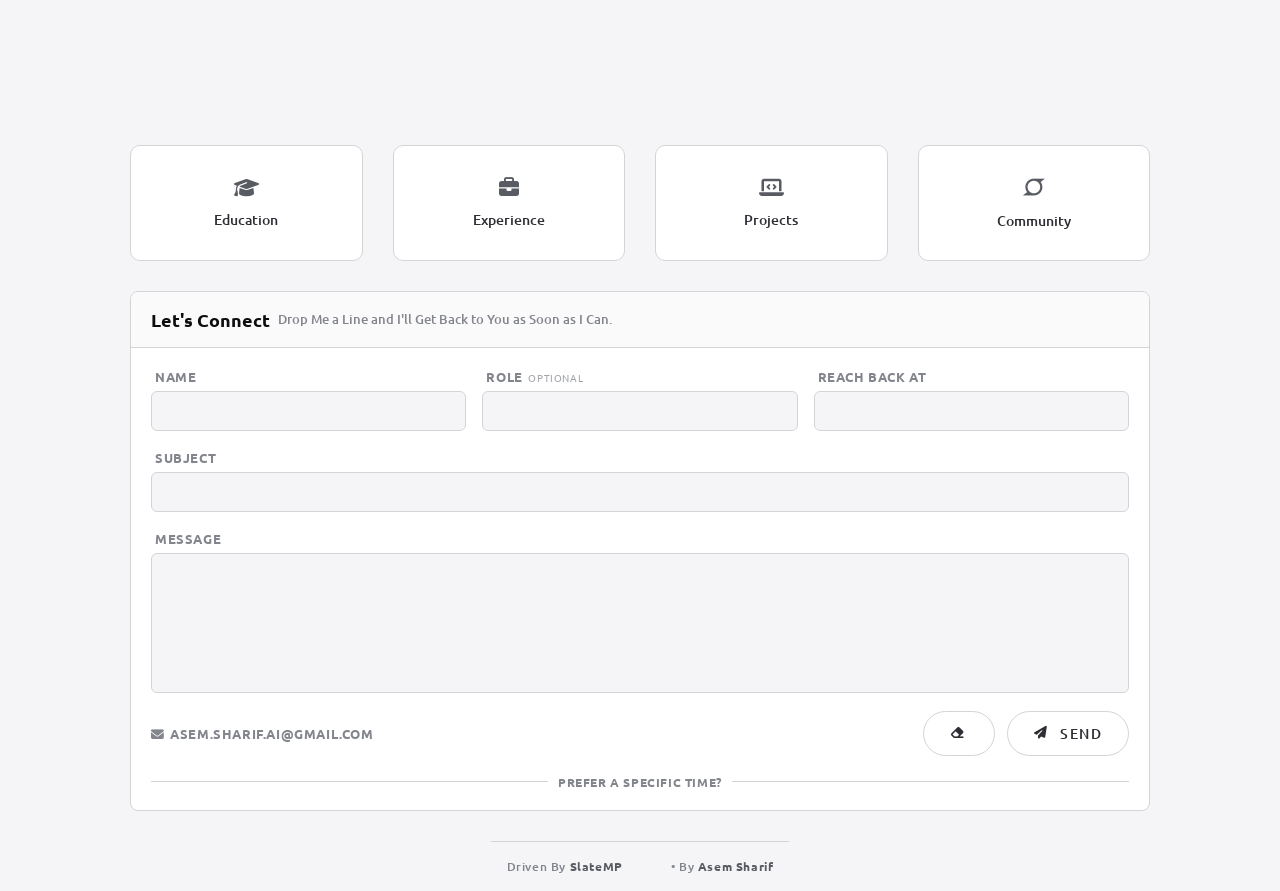
==== commit f42a9921: "Initial" ====
--- a/index.html
+++ b/index.html
@@ -1,16 +1,17 @@
-<!-- SlateMP - Minimal Portfolio Template | https://github.com/asem-sharif-ai/SlateMP -->
-
 <!DOCTYPE html>
 <html lang='en'>
   <head>
     <meta charset='UTF-8' />
     <meta name='viewport' content='width=device-width, initial-scale=1.0' />
-    <title>SlateMP - Portfolio</title>
-    <link rel='stylesheet' href='https://cdnjs.cloudflare.com/ajax/libs/font-awesome/6.5.1/css/all.min.css' />
-    <link rel='preconnect' href='https://fonts.googleapis.com'>
+    <title>SlateMP Portfolio</title>
+    <!-- | METADATA | page:index -->
+    <link rel='preconnect' href='https://cdnjs.cloudflare.com' crossorigin>
+    <link rel='preconnect' href='https://fonts.googleapis.com'crossorigin>
     <link rel='preconnect' href='https://fonts.gstatic.com' crossorigin>
-    <link href='https://fonts.googleapis.com/css2?family=Inter:wght@400;500;700&family=Rubik+Mono+One&display=swap' rel='stylesheet'>
-    <link href='https://fonts.googleapis.com/css2?family=Ubuntu:wght@400;500;600;700&display=swap' rel='stylesheet'>
+    <link rel='preconnect' href='https://cdn.jsdelivr.net' crossorigin>
+    <link rel='preconnect' href='https://code.iconify.design' crossorigin>
+    <link rel='stylesheet' href='https://cdnjs.cloudflare.com/ajax/libs/font-awesome/6.5.1/css/all.min.css' integrity='sha512-DTOQO9RWCH3ppGqcWaEA1BIZOC6xxalwEsw9c2QQeAIftl+Vegovlnee1c9QX4TctnWMn13TZye+giMm8e2LwA==' crossorigin='anonymous' referrerpolicy='no-referrer' />
+    <link href='https://fonts.googleapis.com/css2?family=Inter:wght@400;500;700&family=Rubik+Mono+One&family=Ubuntu:wght@400;500;600;700&display=swap' rel='stylesheet'>
     <link rel='stylesheet' href='style.css' />
   </head>
   <body>
@@ -20,7 +21,7 @@
         <div class='nav-name' id='nav-user-name'>Loading...</div>
       </div>
       <div class='nav-links' id='nav-items'></div>
-      <div class='nav-menu' id='nav-menu'>
+      <div class='nav-menu _clickable' id='nav-menu'>
         <i class='fa-solid fa-bars'></i>
         <i class='fa-solid menu-text'>Menu</i>
       </div>
@@ -55,11 +56,11 @@
       </div>
     </section>
     <main class='container' id='sections-container'></main>
-    <script src='https://cdn.jsdelivr.net/npm/marked/marked.min.js'></script>
-    <script src='https://cdn.jsdelivr.net/npm/dompurify/dist/purify.min.js'></script>
-    <script src="https://code.iconify.design/iconify-icon/2.1.0/iconify-icon.min.js"></script>
-    <script src='base.js'></script>
-    <script src='chat.js'></script>
-    <script src='index.js'></script>
+    <script src='https://cdn.jsdelivr.net/npm/marked/marked.min.js' defer></script>
+    <script src='https://cdn.jsdelivr.net/npm/dompurify/dist/purify.min.js' defer></script>
+    <script src='https://code.iconify.design/iconify-icon/2.1.0/iconify-icon.min.js' defer></script>
+    <script src='base.js' defer></script>
+    <script src='chat.js' defer></script>
+    <script src='index.js' defer></script>
   </body>
 </html>
--- a/style.css
+++ b/style.css
@@ -170,6 +170,7 @@
   background-color: var(--navbar-bg);
   border-bottom: 1px solid var(--border-color);
   box-sizing: border-box;
+  user-select: none;
   display: flex;
   height: 60px;
   justify-content: space-between;
@@ -254,11 +255,14 @@
   font-size: 0.9rem;
 }
 
-
 .filter-wrapper {
   align-items: center;
   display: flex;
   position: relative;
+}
+
+.filter-wrapper .nav-label {
+  max-width: 50vw;
 }
 
 .menu-panel {
@@ -340,7 +344,8 @@
   width: 0px;
   overflow: visible;
   display: none;
-  font-size: 0.7rem;
+  font-size: 0.55rem;
+  letter-spacing: 0.5px;
   margin-left: 4px;
   margin-top: auto;
   white-space: nowrap;
@@ -663,8 +668,7 @@
   box-shadow: 0 8px 24px var(--shadow-color);
   display: flex;
   flex-direction: column;
-  height: 490px;
-  max-height: calc(100vh - 120px);
+  height: calc(100vh - 160px);
   max-width: calc(100vw - 48px);
   opacity: 0;
   pointer-events: none;
@@ -978,11 +982,12 @@
 
   .chat-window {
     border-radius: 14px 14px 0px 14px;
+    right: 16px;
+    left: 16px;
     bottom: 78px;
-    left: 16px;
+    width: auto;
+    max-height: calc(100vh - 155px);
     max-width: none;
-    right: 16px;
-    width: auto;
   }
 }
 
@@ -1038,7 +1043,7 @@
   width: 100%;
 }
 
-.hero-card h2 {
+.hero-card h1 {
   color: var(--text-bright);
   font-size: 2.15rem;
   font-weight: 700;
@@ -1440,6 +1445,16 @@
   gap: 30px;
 }
 
+#dashboard-layout {
+  display: grid;
+  grid-template-columns: 1fr 1fr;
+  grid-template-rows: 1fr 1fr 1fr;
+  gap: 30px;
+  width: 100%;
+  /* max-width: 1100px; */
+  height: calc(100vh - 120px);
+}
+
 .row {
   align-items: start;
   display: grid;
@@ -1461,6 +1476,12 @@
     grid-column: span 1 !important;
   }
 
+  #dashboard-layout {
+    grid-template-columns: 1fr;
+    grid-template-rows: none;
+    height: auto;
+  }
+
   #projects-container {
     margin-top: 0px;
   }
@@ -1497,7 +1518,6 @@
   align-items: center;
   background-color: var(--card-header);
   border-bottom: 1px solid var(--border-color);
-  cursor: pointer;
   display: flex;
   justify-content: space-between;
   padding: 16px 20px;
@@ -1533,8 +1553,8 @@
 
 .card:has(.mail-form) .card-collapse,
 .card:has(.mail-form) .card-body,
-.card:has(.home-card) .card-collapse,
-.card:has(.home-card) .card-body {
+.card:has(.index-card) .card-collapse,
+.card:has(.index-card) .card-body {
   overflow: visible !important;
   max-height: none !important;
 }
@@ -1549,7 +1569,7 @@
   transition: color 0.3s ease;
 }
 
-.card-title-link {
+.title-link {
   text-decoration: underline transparent;
   text-decoration-thickness: 1px;
   text-underline-offset: 2px;
@@ -1558,15 +1578,12 @@
   gap: 4px;
   transition: text-decoration-color 0.3s ease, color 0.3s ease;
 }
-
-.card-title-icon {
-  margin-right: 4px;
-}
-
-.card-title-link:hover {
+.title-link:hover {
   color: var(--text-bright);
   text-decoration-color: var(--text-bright);
 }
+
+.card-title-icon { margin-right: 4px; }
 
 .project-title-container {
   align-items: center;
@@ -1679,11 +1696,15 @@
 
 /* ---------- ---------- [MAIL_FORM] ---------- ---------- ---------- ---------- ---------- ---------- ---------- ---------- */
 
-#form-card-body {
+.form-header {
+  justify-content: start;
+  gap: 8px !important;
+}
+
+.form-body {
   display: flex;
   flex-direction: column;
   justify-content: space-between;
-  overflow: visible !important;
   padding: 20px;
 }
 
@@ -2019,7 +2040,6 @@
 
 .card-url-btn { font-size: 0.9rem; }
 
-/* stack the slide chevrons behind the toggle button when the card closes */
 .header-slide-btn {
   transition: transform 0.3s ease, opacity 0.3s ease, filter 0.3s ease;
 }
@@ -2042,19 +2062,22 @@
   transition: transform 0.3s ease;
 }
 
-.card-toggle-btn { overflow: visible; transform: rotate(0deg); transition: transform 0.3s ease, color 0.3s ease; }
+.card-toggle-btn { overflow: visible; transform: rotate(0deg); transition: transform 0.3s ease, color 0.3s ease !important; }
+.card-toggle-btn path { transition: d 0.6s ease; }
+.card-toggle-btn.checked { transform: rotate(0deg) !important; color: var(--text-bright); }
+.card-header:has(+ .card-collapse.closed) .card-toggle-btn { transform: rotate(180deg); }
+
 .copy-icon, .download-icon { font-size: 0.9em; transition: opacity 0.3s ease; opacity: 1; }
 .copy-icon.copy-icon-hidden, .download-icon.copy-icon-hidden { opacity: 0; }
-.card-toggle-btn path { transition: d 0.4s ease; }
-.card-header:has(+ .card-collapse.closed) .card-toggle-btn { transform: rotate(180deg); }
-.card-toggle-btn.checked { transform: rotate(0deg) !important; color: var(--text-bright); }
-
-@media (max-width: 840px) {
+
+@media (min-width: 840px) {
   .card-header:has(+ .card-collapse.closed) .slide-counter {
     transform: translateX(var(--counter-stack-x, 33px));
     pointer-events: none;
   }
-
+}
+
+@media (max-width: 840px) {
   .url-action-btn, .header-slide-btn { display: none !important; }
   .faq-btns { flex-direction: column; gap: 4px;}
 }
@@ -2294,12 +2317,13 @@
   display: inline-flex;
   font: inherit;
   font-size: 14px;
+  gap: 10px;
   justify-content: center;
   letter-spacing: 1.5px;
   margin-bottom: 30px;
   margin-top: 24px;
   overflow: hidden;
-  padding: 15px 30px;
+  padding: 15px 20px;
   position: relative;
   text-transform: uppercase;
   transition: all 0.3s cubic-bezier(0.25, 1, 0.5, 1);
@@ -2332,9 +2356,6 @@
 
 .action-btn i {
   font-size: 0.8rem;
-  margin-right: 10px;
-  margin-top: 2px;
-  transition: transform 0.3s ease;
 }
 
 .action-btn:hover {
@@ -2651,19 +2672,12 @@
 /* ---------- [LOG_PAGE] ---------- ---------- ---------- ---------- */
 
 .log-card-header {
-  background-color: var(--card-header);
-  border-bottom: 1px solid var(--border-color);
   display: flex;
   flex-direction: column;
   cursor: pointer;
   gap: 6px;
   padding: 16px;
-  transition: var(--default-transition);
   user-select: none;
-}
-
-.log-card-header:has(+ .card-collapse.closed) {
-  border-bottom: none;
 }
 
 .log-flex-row {
@@ -2924,14 +2938,28 @@
   margin: 0px 0px;
 }
 
+.reacts-btn {
+  margin: 0 -4px 0 0 !important;
+  padding: 4px 8px !important;
+  gap: 4px !important;
+  border: 1px solid var(--border-color) !important;
+  align-items: center;
+  text-align: center;
+  transition: all 0.3s ease !important;
+}
+.reacts-btn i { margin-right: -1.5px; transition: color 0.3s ease; }
+.reacts-btn:hover i { color: var(--heart-color) !important; transform: scale(1) !important; }
+.reacts-btn:hover span { color: var(--text-bright) !important; }
+
+.reacted { color: var(--heart-color) !important; }
+
 .reacts-count {
   color: var(--text-deep-muted);
-  font-size: 0.9rem;
+  font-size: 0.8rem;
   font-weight: 500;
   letter-spacing: 0.4px;
   transition: color 0.3s ease;
   user-select: none;
-  margin-left: 6px;
 }
 
 .feed-text {
@@ -3082,12 +3110,9 @@
 }
 
 .feed-modal .action-btn {
+  width: 100%;
   margin: 0;
-  width: 100%;
-}
-
-.feed-modal .action-btn i {
-  margin: 0px 12px 0px 0px;
+  padding: 15px 15px;
 }
 
 .feed-modal .subtitle:not(.hub-hidden) {
@@ -3545,4 +3570,78 @@
   .feed-row { flex-direction: column; }
   .feed-row .feed-msg-pane, .feed-row .gallery-pane { width: 100% !important; }
   .feed-row .gallery-pane { order: 1; margin-top: -10px; width: 100% !important; border-left: none !important; }
+}
+/* ---------- ---------- [WORLD MAP CARD] ---------- ---------- ---------- ---------- ---------- ---------- ---------- ---------- */
+
+.map-card {
+  grid-row: span 2;
+  grid-column: 2;
+  position: relative;
+  background: none;
+  border: none;
+}
+
+.map-card .card-body {
+  padding: 0;
+  position: relative;
+  flex: 1;
+  display: flex;
+  align-items: center;
+  justify-content: center;
+  min-height: 0;
+  max-height: none;
+  overflow: visible;
+}
+
+.world-map-wrap {
+  position: relative;
+  width: 100%;
+  height: 100%;
+  display: flex;
+  flex-direction: column;
+  align-items: center;
+  justify-content: center;
+}
+
+.world-map-svg {
+  width: 100%;
+  height: 100%;
+  display: block;
+  justify-content: end;
+}
+
+.world-map-svg .country {
+  stroke: var(--border-color);
+  stroke-width: 0.25;
+  transition: filter 0.3s ease, opacity 0.3s ease;
+}
+
+.world-map-svg .country.has-count:hover,
+.world-map-svg .country.has-count:active { filter: brightness(1.55); }
+.world-map-svg .country.no-count:hover,
+.world-map-svg .country.no-count:active { opacity: 0.5; filter: brightness(0.55); }
+
+#map-legend {
+  align-items: baseline;
+  display: flex;
+  flex-direction: row;
+  justify-content: space-between;
+  pointer-events: none;
+  position: absolute;
+  gap: 2px;
+  left: 12px;
+  top: 12px;
+  right: 12px;
+  z-index: 5;
+}
+ 
+#map-legend .item-card-title { font-size: 0.85rem; margin-right: auto; }
+#map-legend .post-detail { font-size: 0.7rem; }
+
+@media (max-width: 840px) {
+  .map-card {
+    grid-row: auto;
+    grid-column: auto;
+    height: 320px;
+  }
 }
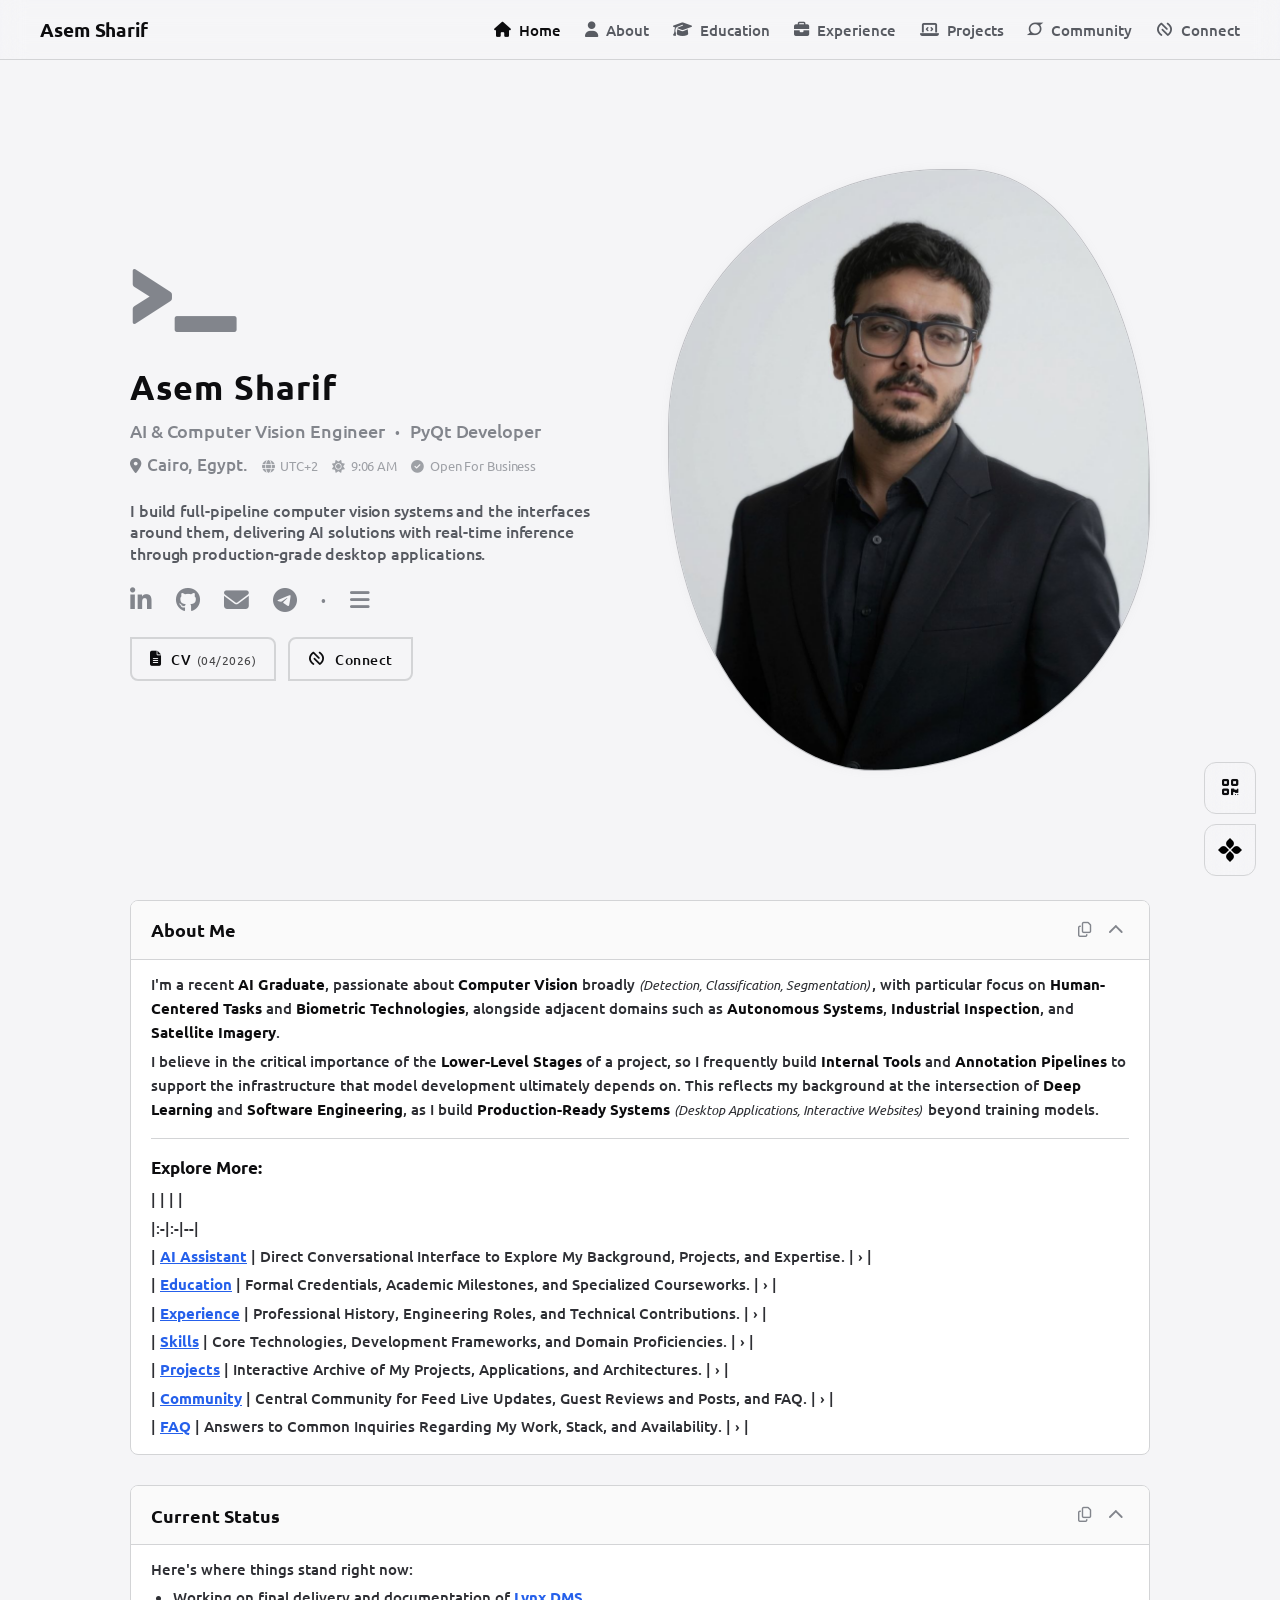
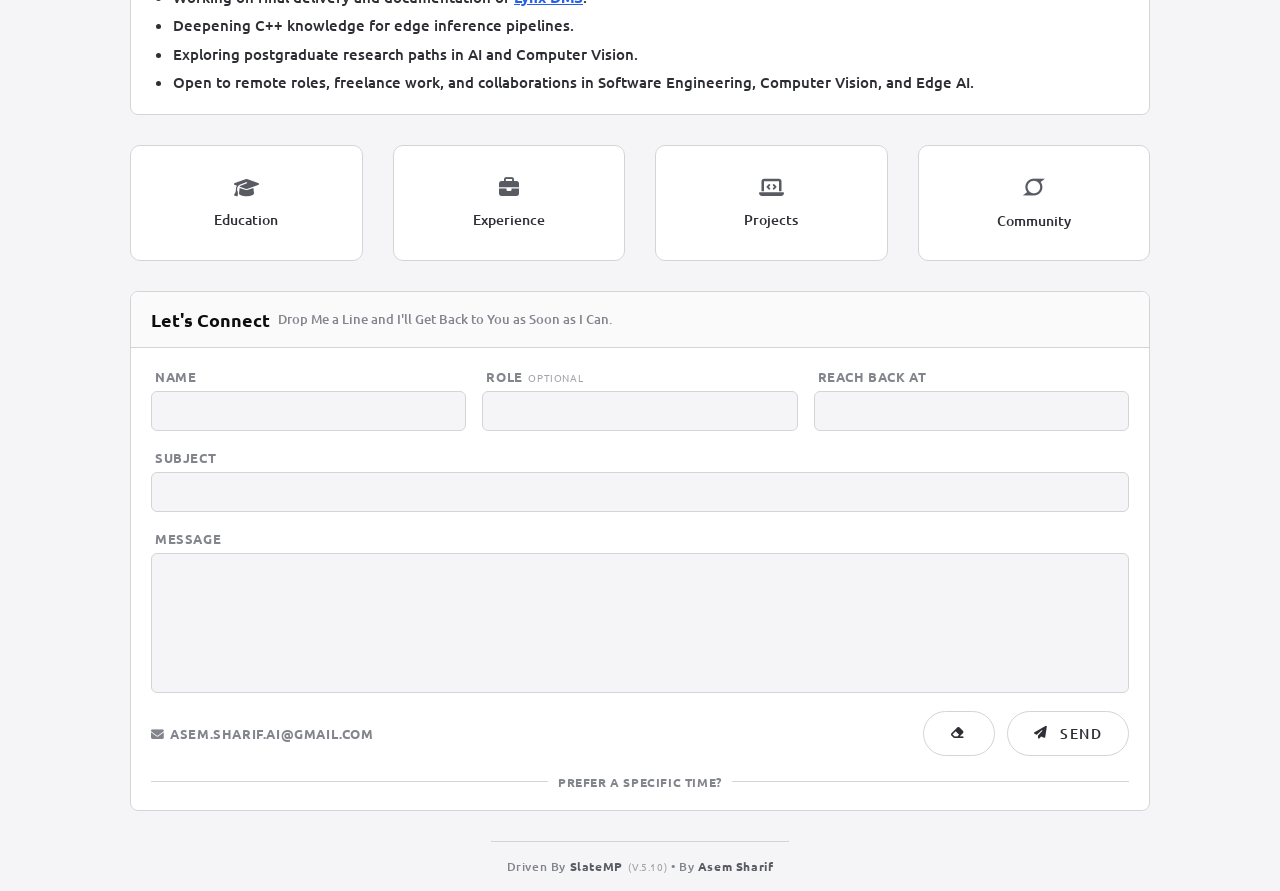
==== commit dd86804f: "Initial" ====
--- a/index.html
+++ b/index.html
@@ -3,6 +3,7 @@
   <head>
     <meta charset='UTF-8' />
     <meta name='viewport' content='width=device-width, initial-scale=1.0' />
+    <meta name="google-site-verification" content="L0gxMufkUenCpIJZab0iEFrppW3uciy3VZhHPiSEilo" />
     <title>SlateMP Portfolio</title>
     <!-- | METADATA | page:index -->
     <link rel='preconnect' href='https://cdnjs.cloudflare.com' crossorigin>
--- a/style.css
+++ b/style.css
@@ -1438,7 +1438,7 @@
   margin-top: 60px;
 }
 
-#list-container {
+.list-container {
   display: flex;
   flex-direction: column;
   width: 100%;
@@ -1486,7 +1486,7 @@
     margin-top: 0px;
   }
   
-  #list-container {
+  .list-container {
     margin-top: 0;
   }
 }
@@ -2883,7 +2883,7 @@
 
 /* ---------- ---------- [HUB] ---------- ---------- ---------- ---------- ---------- ---------- ---------- ---------- */
 
-.hub-hidden { display: none !important; }
+.hidden { display: none !important; }
 
 .hub-main {
   display: flex;
@@ -2940,27 +2940,19 @@
 
 .reacts-btn {
   margin: 0 -4px 0 0 !important;
-  padding: 4px 8px !important;
-  gap: 4px !important;
+  padding: 6px 8px !important;
+  gap: 2px !important;
   border: 1px solid var(--border-color) !important;
-  align-items: center;
-  text-align: center;
   transition: all 0.3s ease !important;
 }
-.reacts-btn i { margin-right: -1.5px; transition: color 0.3s ease; }
-.reacts-btn:hover i { color: var(--heart-color) !important; transform: scale(1) !important; }
+.reacts-btn:hover { transform: scale(1.05) !important; }
+
+.reacts-btn i { transition: color 0.3s ease; }
+.reacts-btn span { color: var(--text-deep-muted); font-size: 0.8rem; transition: color 0.3s ease; user-select: none; }
+.reacts-btn:hover i { color: var(--heart-color) !important; }
 .reacts-btn:hover span { color: var(--text-bright) !important; }
 
 .reacted { color: var(--heart-color) !important; }
-
-.reacts-count {
-  color: var(--text-deep-muted);
-  font-size: 0.8rem;
-  font-weight: 500;
-  letter-spacing: 0.4px;
-  transition: color 0.3s ease;
-  user-select: none;
-}
 
 .feed-text {
   color: var(--text-body);
@@ -3115,7 +3107,7 @@
   padding: 15px 15px;
 }
 
-.feed-modal .subtitle:not(.hub-hidden) {
+.feed-modal .subtitle:not(.hidden) {
   align-self: center;
   margin-top: 10px;
   text-align: center;
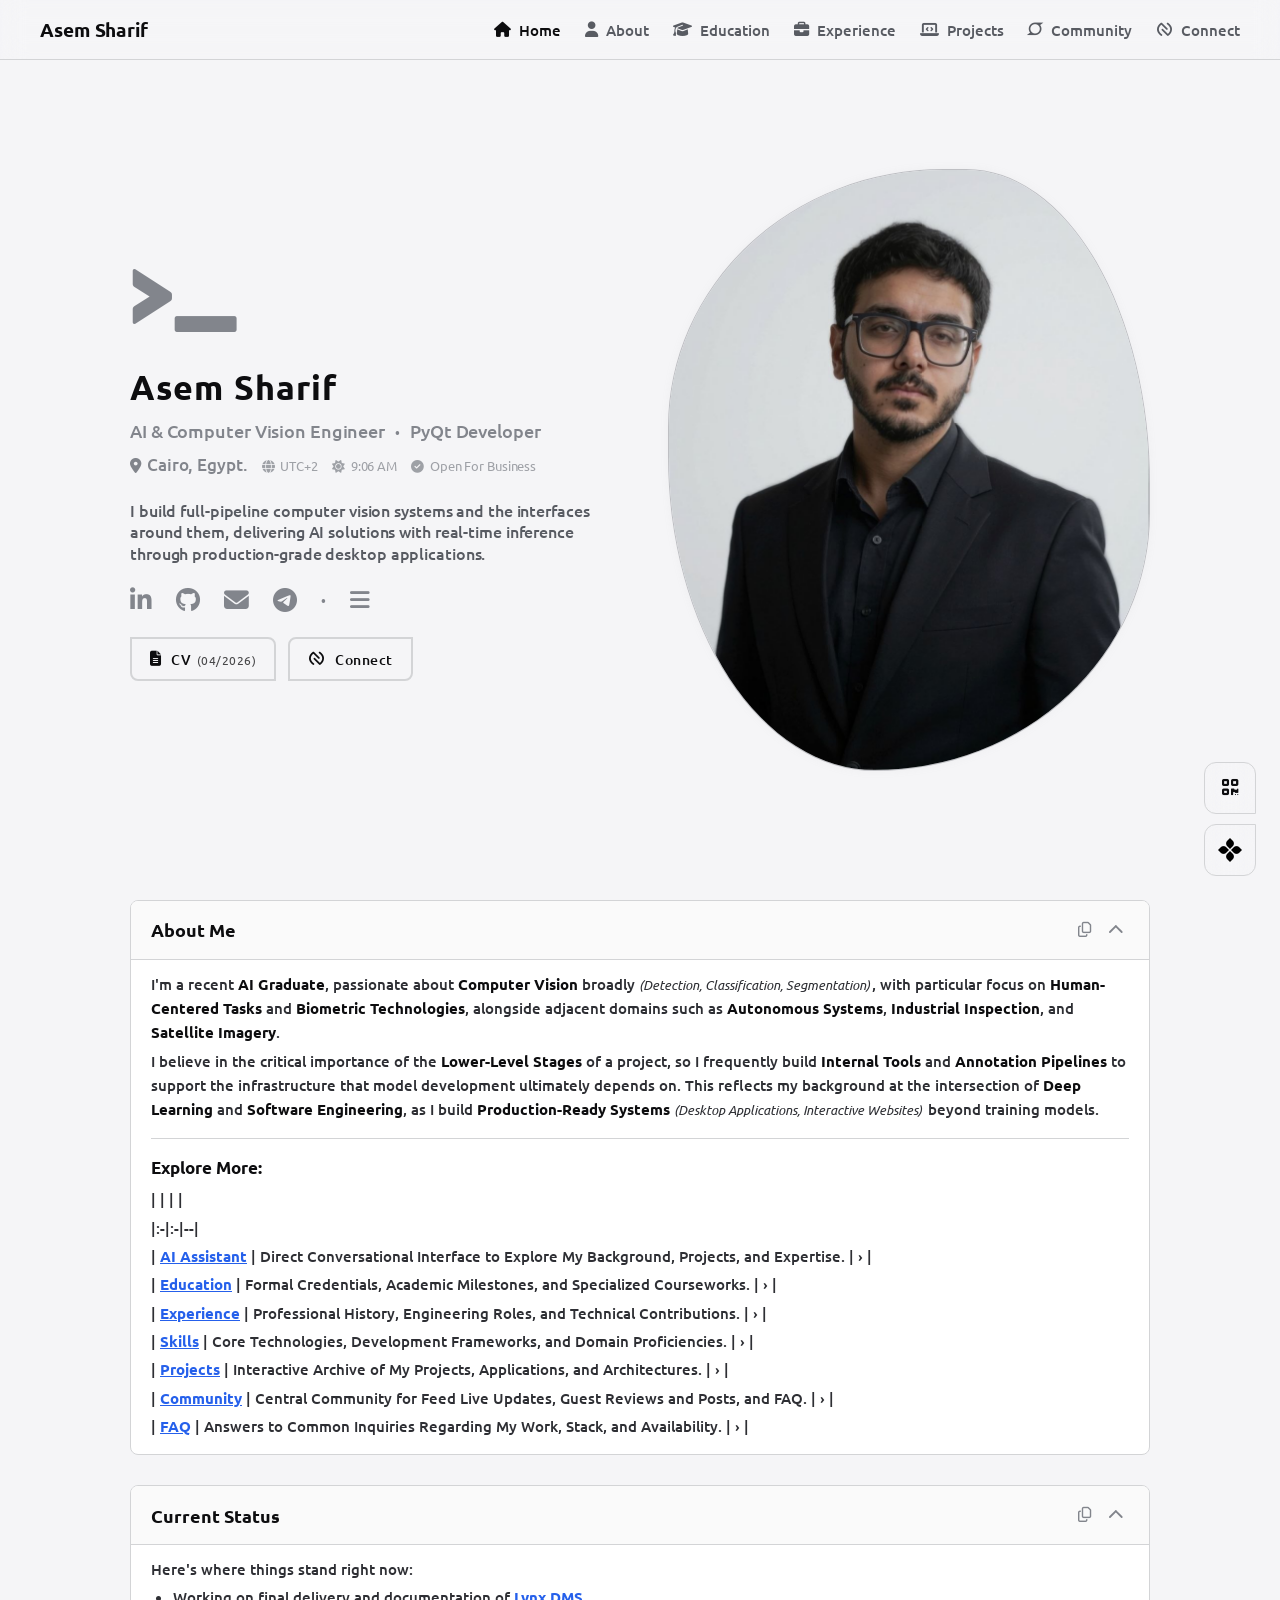
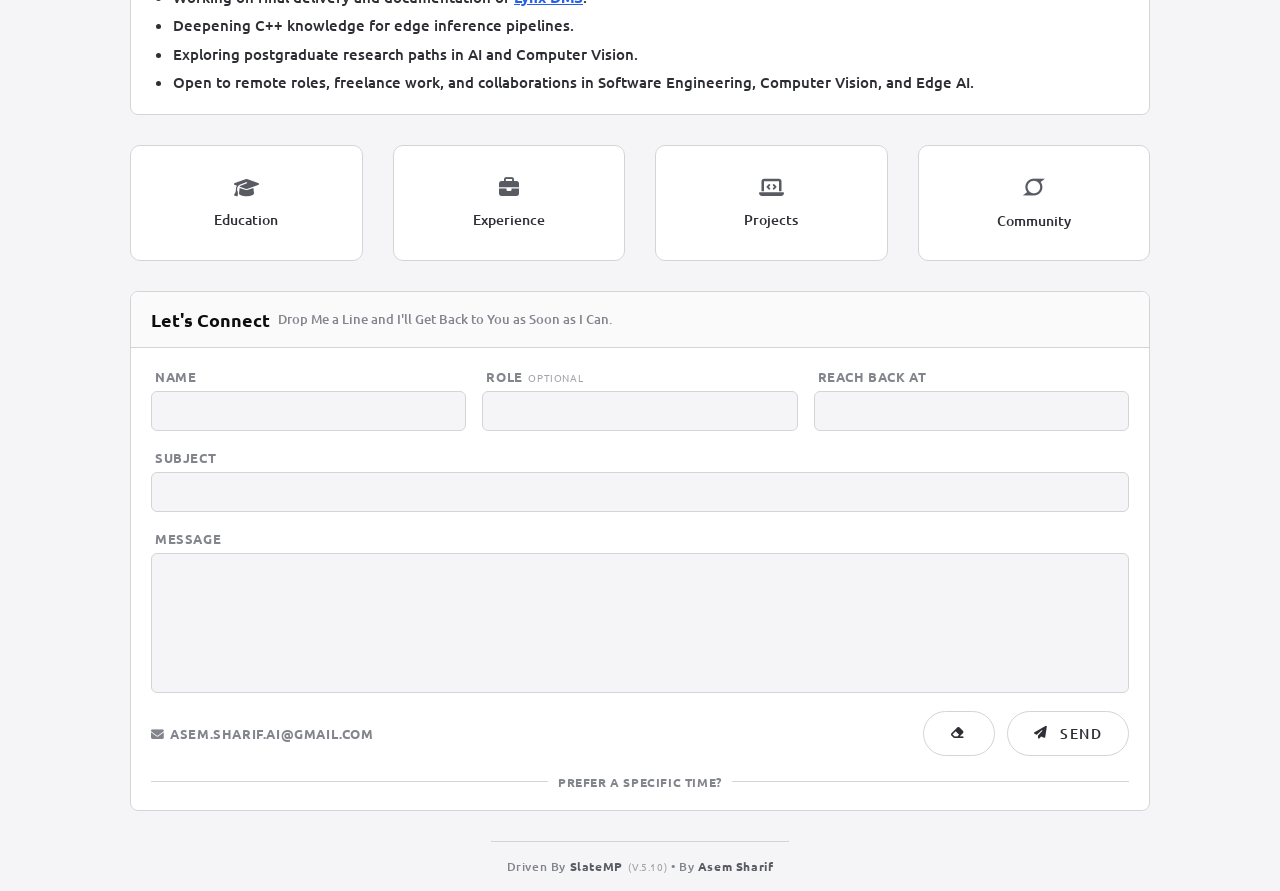
==== commit 7804c513: "Initial" ====
--- a/index.html
+++ b/index.html
@@ -56,7 +56,9 @@
         <div class='hero-logo'>&lt;/&gt;</div>
       </div>
     </section>
-    <main class='container' id='sections-container'></main>
+    <main class='container' id='sections-container'>
+      <!-- | CONTENT | page:index -->
+    </main>
     <script src='https://cdn.jsdelivr.net/npm/marked/marked.min.js' defer></script>
     <script src='https://cdn.jsdelivr.net/npm/dompurify/dist/purify.min.js' defer></script>
     <script src='https://code.iconify.design/iconify-icon/2.1.0/iconify-icon.min.js' defer></script>
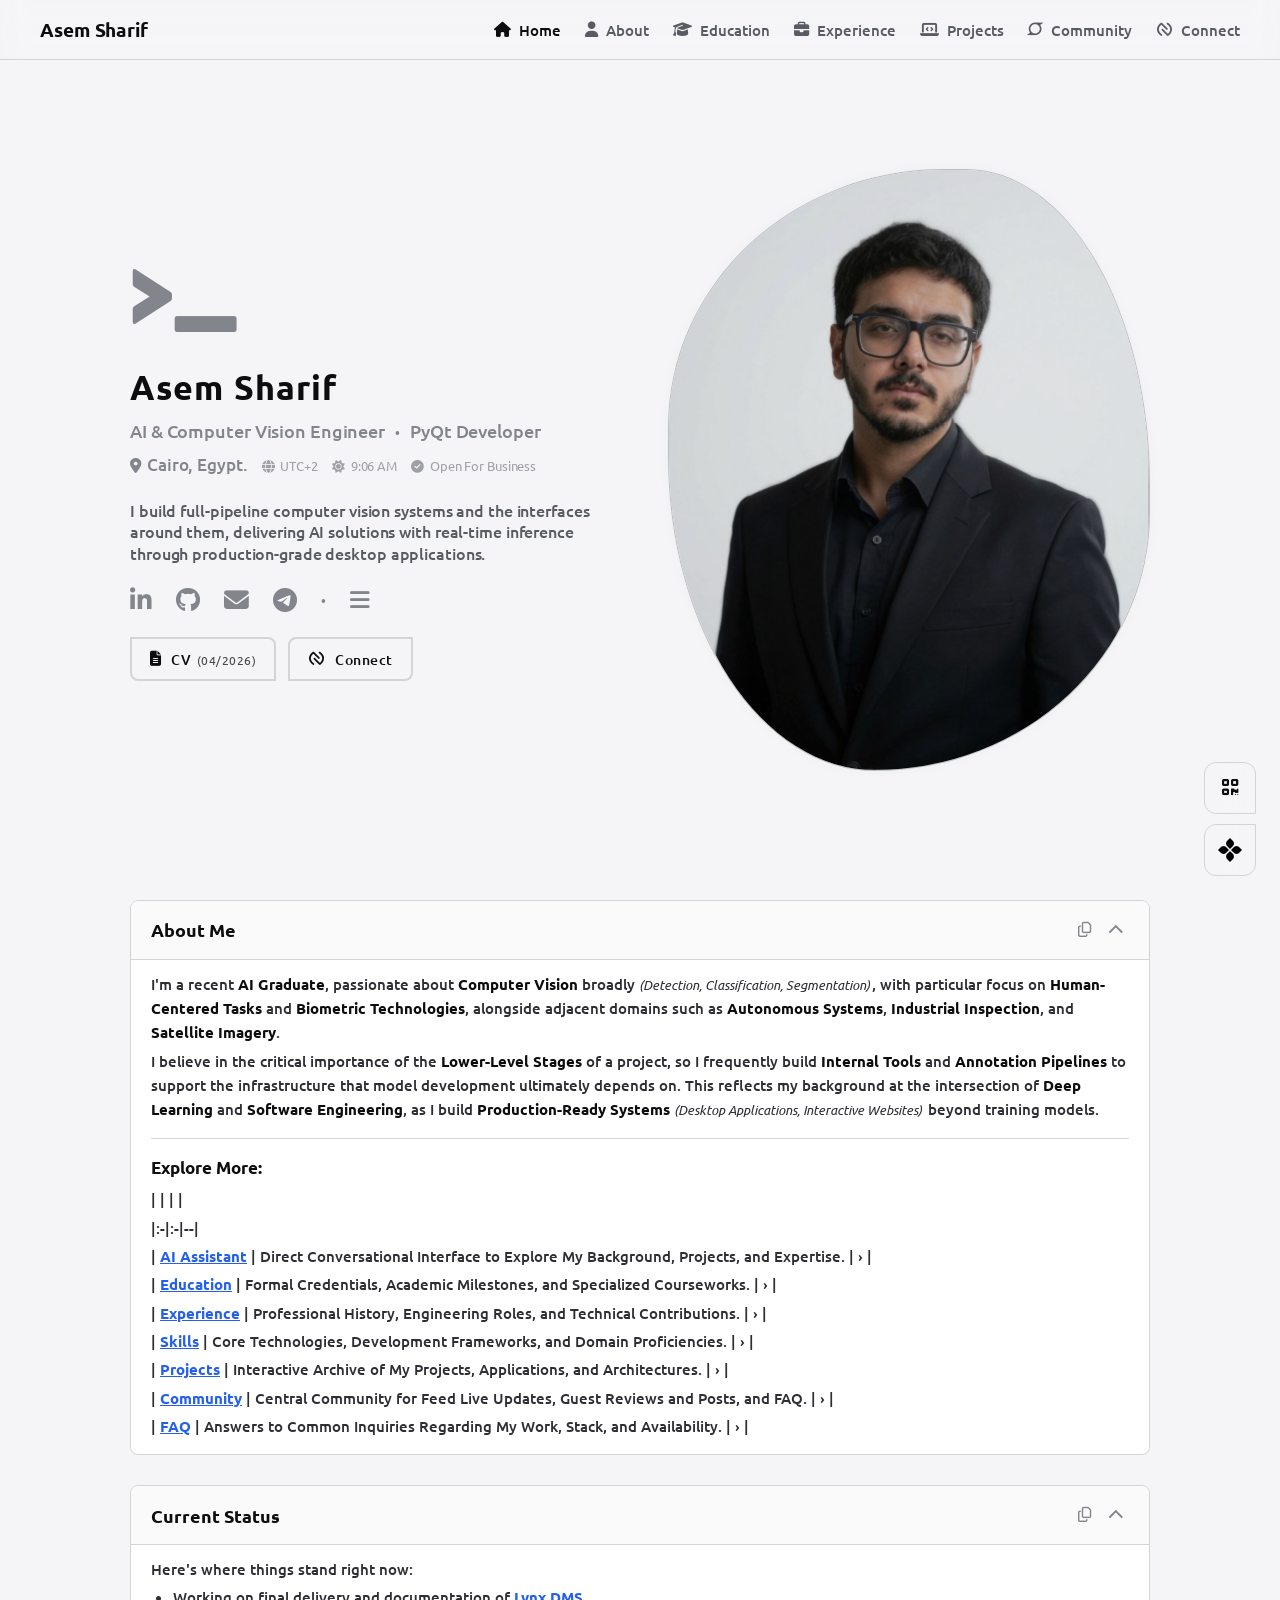
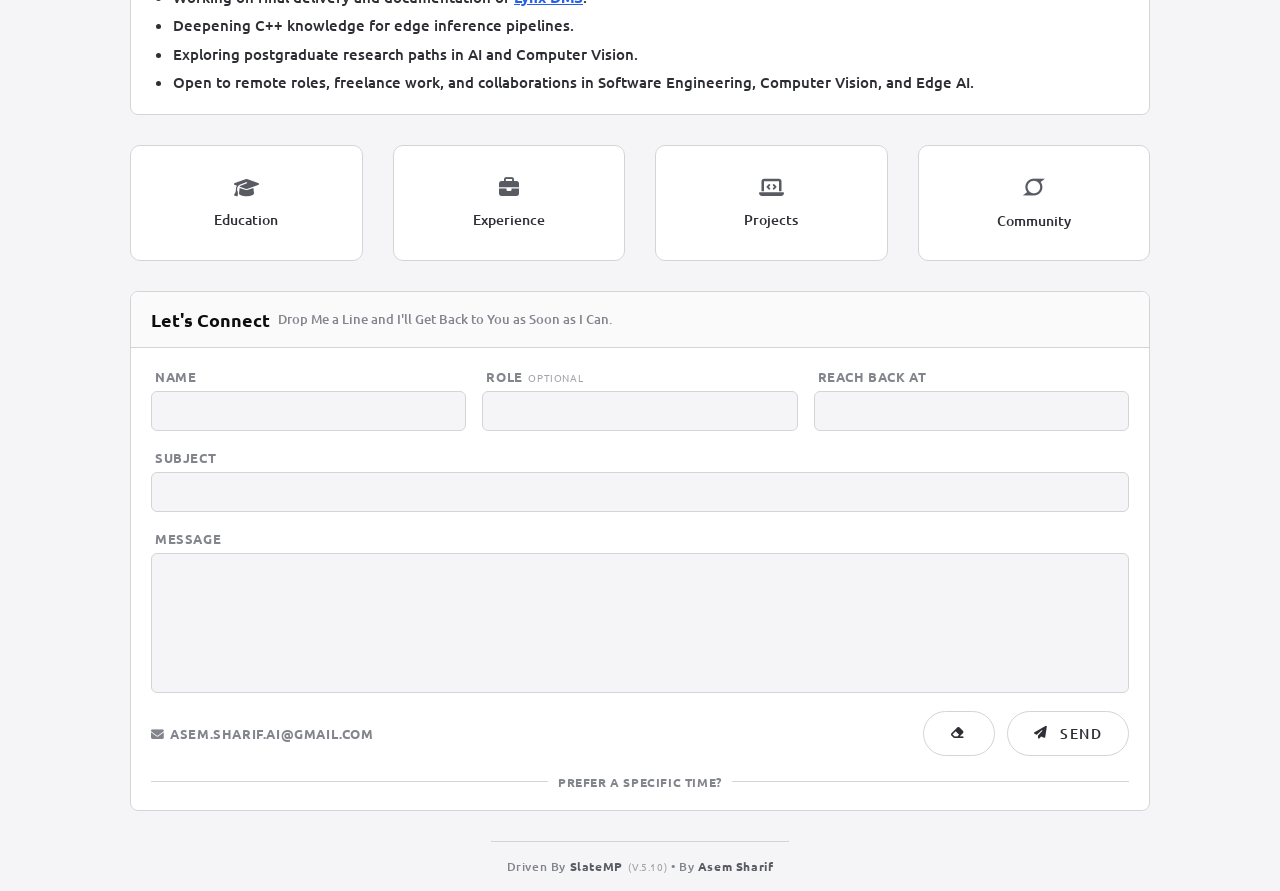
==== commit 547b949f: "Initial" ====
--- a/index.html
+++ b/index.html
@@ -3,7 +3,7 @@
   <head>
     <meta charset='UTF-8' />
     <meta name='viewport' content='width=device-width, initial-scale=1.0' />
-    <meta name="google-site-verification" content="L0gxMufkUenCpIJZab0iEFrppW3uciy3VZhHPiSEilo" />
+    <meta name='google-site-verification' content='L0gxMufkUenCpIJZab0iEFrppW3uciy3VZhHPiSEilo' />
     <title>SlateMP Portfolio</title>
     <!-- | METADATA | page:index -->
     <link rel='preconnect' href='https://cdnjs.cloudflare.com' crossorigin>
--- a/style.css
+++ b/style.css
@@ -106,16 +106,6 @@
   z-index: -1;
 }
 
-@keyframes slideUp {
-  from { opacity: 0; transform: translateY(30px); }
-  to   { opacity: 1; transform: translateY(0);    }
-}
-
-@keyframes fadeIn {
-  from { opacity: 0; transform: translateY(4px); }
-  to   { opacity: 1; transform: translateY(0); }
-}
-
 @keyframes oceanFlow {
   0%   { background-position: 0%   50%; }
   50%  { background-position: 100% 50%; }
@@ -127,6 +117,16 @@
   40%           { transform: scale(1);   opacity: 1;   }
 }
 
+@keyframes slideUpL {
+  from { opacity: 0; transform: translateY(15px); }
+  to   { opacity: 1; transform: translateY(0);    }
+}
+
+@keyframes slideUpS {
+  from { opacity: 0; transform: translateY(5px); }
+  to   { opacity: 1; transform: translateY(0);   }
+}
+
 @keyframes starCelebration {
   0%   { transform: translate(-50%, -50%) translate(0, 0)                 scale(0.1)                rotate(0deg);       opacity: 1; }
   100% { transform: translate(-50%, -50%) translate(var(--tx), var(--ty)) scale(var(--final-scale)) rotate(var(--rot)); opacity: 0; }
@@ -136,14 +136,13 @@
   from { opacity: 1; transform: translateX(0);     }
   to   { opacity: 0; transform: translateX(-40px); }
 }
-
 @keyframes slideOutRight {
-  from { opacity: 1; transform: translateX(0);    }
-  to   { opacity: 0; transform: translateX(40px); }
+  from { opacity: 1; transform: translateX(0);     }
+  to   { opacity: 0; transform: translateX(40px);  }
 }
 @keyframes slideInLeft {
-  from { opacity: 0; transform: translateX(40px); }
-  to   { opacity: 1; transform: translateX(0);    }
+  from { opacity: 0; transform: translateX(40px);  }
+  to   { opacity: 1; transform: translateX(0);     }
 }
 @keyframes slideInRight {
   from { opacity: 0; transform: translateX(-40px); }
@@ -378,18 +377,19 @@
   color: var(--text-muted);
   padding: 4px 8px;
   transition: var(--filter-transition);
-}
- 
+  cursor: pointer;
+}
+
+.filter-segment-line .segment-line { border-top: 1px solid var(--border-color); flex: 1;  }
 .filter-segment-line .segment-btn.active { color: var(--text-bright); }
-
+.filter-segment-line .segment-btn:not(.active):hover { color: var(--text-body); }
+.filter-segment-line .line-left { margin-right: 8px; }
+.filter-segment-line .line-middle { margin-left: 8px; }
+.filter-segment-line .line-right { margin-left: 8px; }
 .filter-segment-line.inactive-mode { color: var(--text-body); cursor: not-allowed; }
 .filter-segment-line.inactive-mode .segment-btn,
 .filter-segment-line.inactive-mode .segment-btn.active { color: var(--text-deep-muted); }
-.filter-segment-line .segment-line { border-top: 1px solid var(--border-color); flex: 1; }
-
-.filter-segment-line .line-left { margin-right: 8px; }
-.filter-segment-line .line-middle { margin-left: 8px; }
-.filter-segment-line .line-right { margin-left: 8px; }
+.filter-segment-line.inactive-mode .segment-btn { cursor: not-allowed; }
 
 .filter-item {
   color: var(--text-muted);
@@ -524,7 +524,7 @@
 }
 
 .ui-disabled, .ui-disabled:hover {
-  color: var(--text-deep-muted);
+  color: var(--text-deep-muted) !important;
   cursor: not-allowed !important;
   opacity: 0.35 !important;
 }
@@ -629,7 +629,7 @@
 
 .floating-trigger:hover {
   border-color: var(--text-deep-muted);
-  transform: scale(1.03);
+  transform: scale(1.025);
 }
 
 .floating-trigger img {
@@ -1511,7 +1511,7 @@
 }
 
 .card.visible {
-  animation: slideUp 0.3s ease-out forwards;
+  animation: slideUpL 0.3s ease-out forwards;
 }
 
 .card-header {
@@ -1628,7 +1628,7 @@
 }
 
 .project-card-footer.closed::after {
-  animation: fadeIn 0.3s ease forwards;
+  animation: slideUpS 0.3s ease forwards;
   animation-delay: 0.35s;
   display: block;
   opacity: 0;
@@ -1649,7 +1649,7 @@
 }
 
 .quick-link-item.visible {
-  animation: slideUp 0.3s ease-out forwards !important;
+  animation: slideUpL 0.3s ease-out forwards !important;
 }
 
 .quick-link-item {
@@ -1722,6 +1722,7 @@
   min-height: 140px;
   resize: none;
   overflow: hidden;
+  field-sizing: content;
 }
 
 .form-stack {
@@ -1737,7 +1738,7 @@
 .form-screen.active {
   display: block;
   opacity: 1;
-  animation: fadeIn 0.3s ease;
+  animation: slideUpS 0.3s ease;
 }
 
 .form-row-top {
@@ -1768,12 +1769,13 @@
 }
 
 .form-footer i { margin-right: 2px; }
-.form-footer a { border-bottom: none; text-decoration: none; }
+.form-footer a { border-bottom: none; text-decoration: none; user-select: none; }
 
 .form-last {
   color: var(--text-muted);
   font-size: 0.9rem;
   cursor: pointer;
+  user-select: none;
 }
 
 .form-last:hover {
@@ -1882,40 +1884,40 @@
   display: block;
 }
 
+.time-slot-from, .time-slot-to { padding: 1px 0; }
+
 .time-day-bar {
-  display: grid;
-  grid-template-columns: repeat(auto-fit, minmax(80px, 1fr));
-  gap: 12px;
-}
-
-.time-slot-part {
-  background-color: var(--bg-secondary, var(--bg-primary));
+  display: flex;
+  flex-wrap: wrap;
   border: 1px solid var(--border-color);
   border-radius: 4px;
+  overflow: hidden;
+}
+
+.time-slot-part {
+  background-color: var(--bg-card);
+  border: none;
+  border-radius: 0;
   color: var(--text-muted);
   cursor: pointer;
   display: flex;
+  flex: 1 1 80px;
   flex-direction: column;
   font-family: 'Ubuntu', sans-serif;
   font-size: 0.65rem;
+  min-width: 80px;
   padding: 8px 4px;
   text-align: center;
   transition: var(--search-transition);
 }
 
-.time-slot-from,
-.time-slot-to {
-  padding: 1px 0;
-}
-
 .time-slot-part:hover {
-  border-color: var(--text-deep-muted);
+  background-color: var(--bg-primary);
   color: var(--text-bright);
 }
 
 .time-slot-part.selected {
   background-color: var(--text-bright);
-  border-color: var(--text-bright);
   color: var(--bg-primary);
   font-weight: 600;
 }
@@ -2145,6 +2147,7 @@
   margin: 0 auto;
   min-height: 22px;
   padding: 2px 8px;
+  line-height: 1.5;
   text-align: center;
   text-transform: uppercase;
   transition: var(--default-transition);
@@ -2282,6 +2285,13 @@
   position: relative;
 }
 
+#no-data-card {
+  display: flex;
+  flex-direction: column;
+  justify-content: center;
+  align-items: center;
+}
+
 /* ---------- [BUTTONS & SCROLL_AREAS] ---------- ---------- ---------- ---------- */
 
 .btn {
@@ -2306,6 +2316,7 @@
   transition: color 0.15s ease, opacity 0.25s ease, transform 0.3s ease, filter 0.3s ease;
   transform: translateX(0) rotate(0deg);
 }
+
 
 .action-btn {
   align-items: center;
@@ -2363,9 +2374,7 @@
   border-color: var(--text-deep-muted);
   box-shadow: var(--focus-shadow) 0px 4px 24px;
   color: var(--text-bright);
-  letter-spacing: 2px;
-}
-.action-btn:hover i { transform: scale(1.025); }
+}
 .action-btn:active {
   background-color: var(--bg-primary);
   box-shadow: var(--focus-shadow) 0px 2px 6px;
@@ -2622,13 +2631,6 @@
   padding: 2px;
 }
 
-.gallery-btn:disabled,
-.gallery-btn.edge {
-  cursor: default;
-  opacity: 0.35;
-  pointer-events: none;
-}
-
 .slide-counter {
   font-size: 0.75rem;
   letter-spacing: 1.5px;
@@ -2641,6 +2643,70 @@
 .gallery-counter {
   min-width: 32px;
   text-align: center;
+}
+
+.hub-pager {
+  align-items: center;
+  display: flex;
+  justify-content: center;
+}
+
+.hub-pager.visible {
+  animation: slideUpL 0.3s ease-out forwards;
+}
+
+.hub-pager-track {
+  align-items: center;
+  background-color: var(--bg-card);
+  border: 1px solid var(--border-color);
+  border-radius: 999px;
+  display: flex;
+  gap: 2px;
+  padding: 4px;
+}
+
+.hub-pager-dash {
+  background-color: var(--border-color);
+  height: 14px;
+  width: 1px;
+}
+
+.hub-pager-btn {
+  align-items: center;
+  background: none;
+  border: none;
+  border-radius: 50%;
+  color: var(--text-deep-muted);
+  cursor: pointer;
+  display: flex;
+  font-size: 0.8rem;
+  height: 28px;
+  justify-content: center;
+  transition: color 0.3s ease, background-color 0.3s ease, transform 0.3s ease;
+  width: 28px;
+}
+.hub-pager-btn:hover { background-color: var(--bg-primary); color: var(--text-bright); }
+.hub-pager-btn:active { transform: scale(0.9); }
+
+.hub-pager-count {
+  align-items: baseline;
+  color: var(--text-deep-muted);
+  display: flex;
+  font-size: 0.8rem;
+  gap: 3px;
+  letter-spacing: 0.3px;
+  user-select: none;
+  padding: 0 10px;
+}
+
+.hub-pager-current {
+  color: var(--text-bright);
+  font-weight: 600;
+  transition: color 0.2s ease;
+}
+
+.hub-pager-sep {
+  opacity: 0.5;
 }
 
 .gallery-lightbox-overlay {
@@ -2939,16 +3005,17 @@
 }
 
 .reacts-btn {
-  margin: 0 -4px 0 0 !important;
-  padding: 6px 8px !important;
-  gap: 2px !important;
+  margin: 0 -6px 0 0 !important;
+  padding: 6px 10px !important;
+  gap: 3px !important;
+  display: flex !important;
+  align-items: center !important;
   border: 1px solid var(--border-color) !important;
   transition: all 0.3s ease !important;
 }
-.reacts-btn:hover { transform: scale(1.05) !important; }
 
 .reacts-btn i { transition: color 0.3s ease; }
-.reacts-btn span { color: var(--text-deep-muted); font-size: 0.8rem; transition: color 0.3s ease; user-select: none; }
+.reacts-btn span { color: var(--text-deep-muted); transition: color 0.3s ease; user-select: none; }
 .reacts-btn:hover i { color: var(--heart-color) !important; }
 .reacts-btn:hover span { color: var(--text-bright) !important; }
 
@@ -3033,10 +3100,6 @@
   height: 100%;
   justify-content: center;
   width: 100%;
-}
-
-.feed-login-row {
-  padding-bottom: 8px;
 }
 
 #feed-state-login {
@@ -3430,6 +3493,7 @@
   outline: none;
   overflow: hidden;
   padding: 6px 10px;
+  field-sizing: content;
   resize: none;
   transition: var(--search-transition);
   width: 100%;
